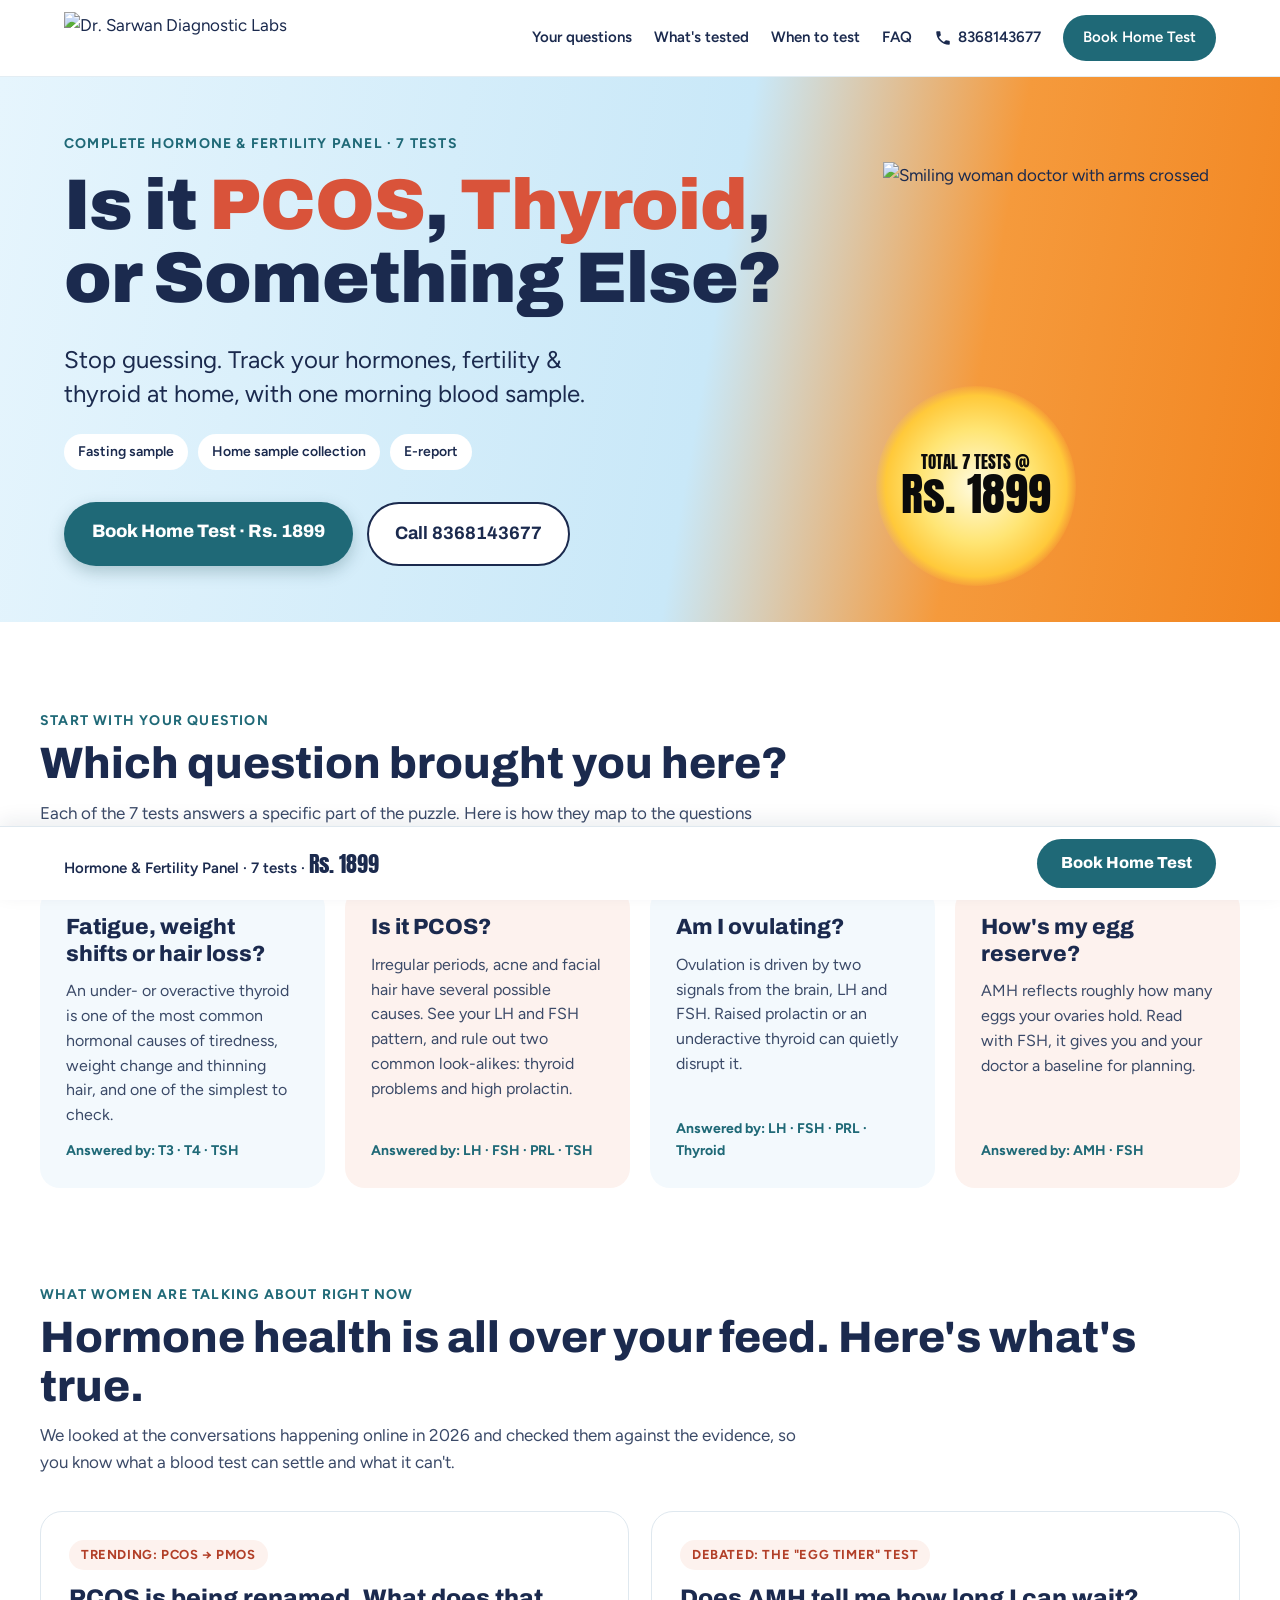
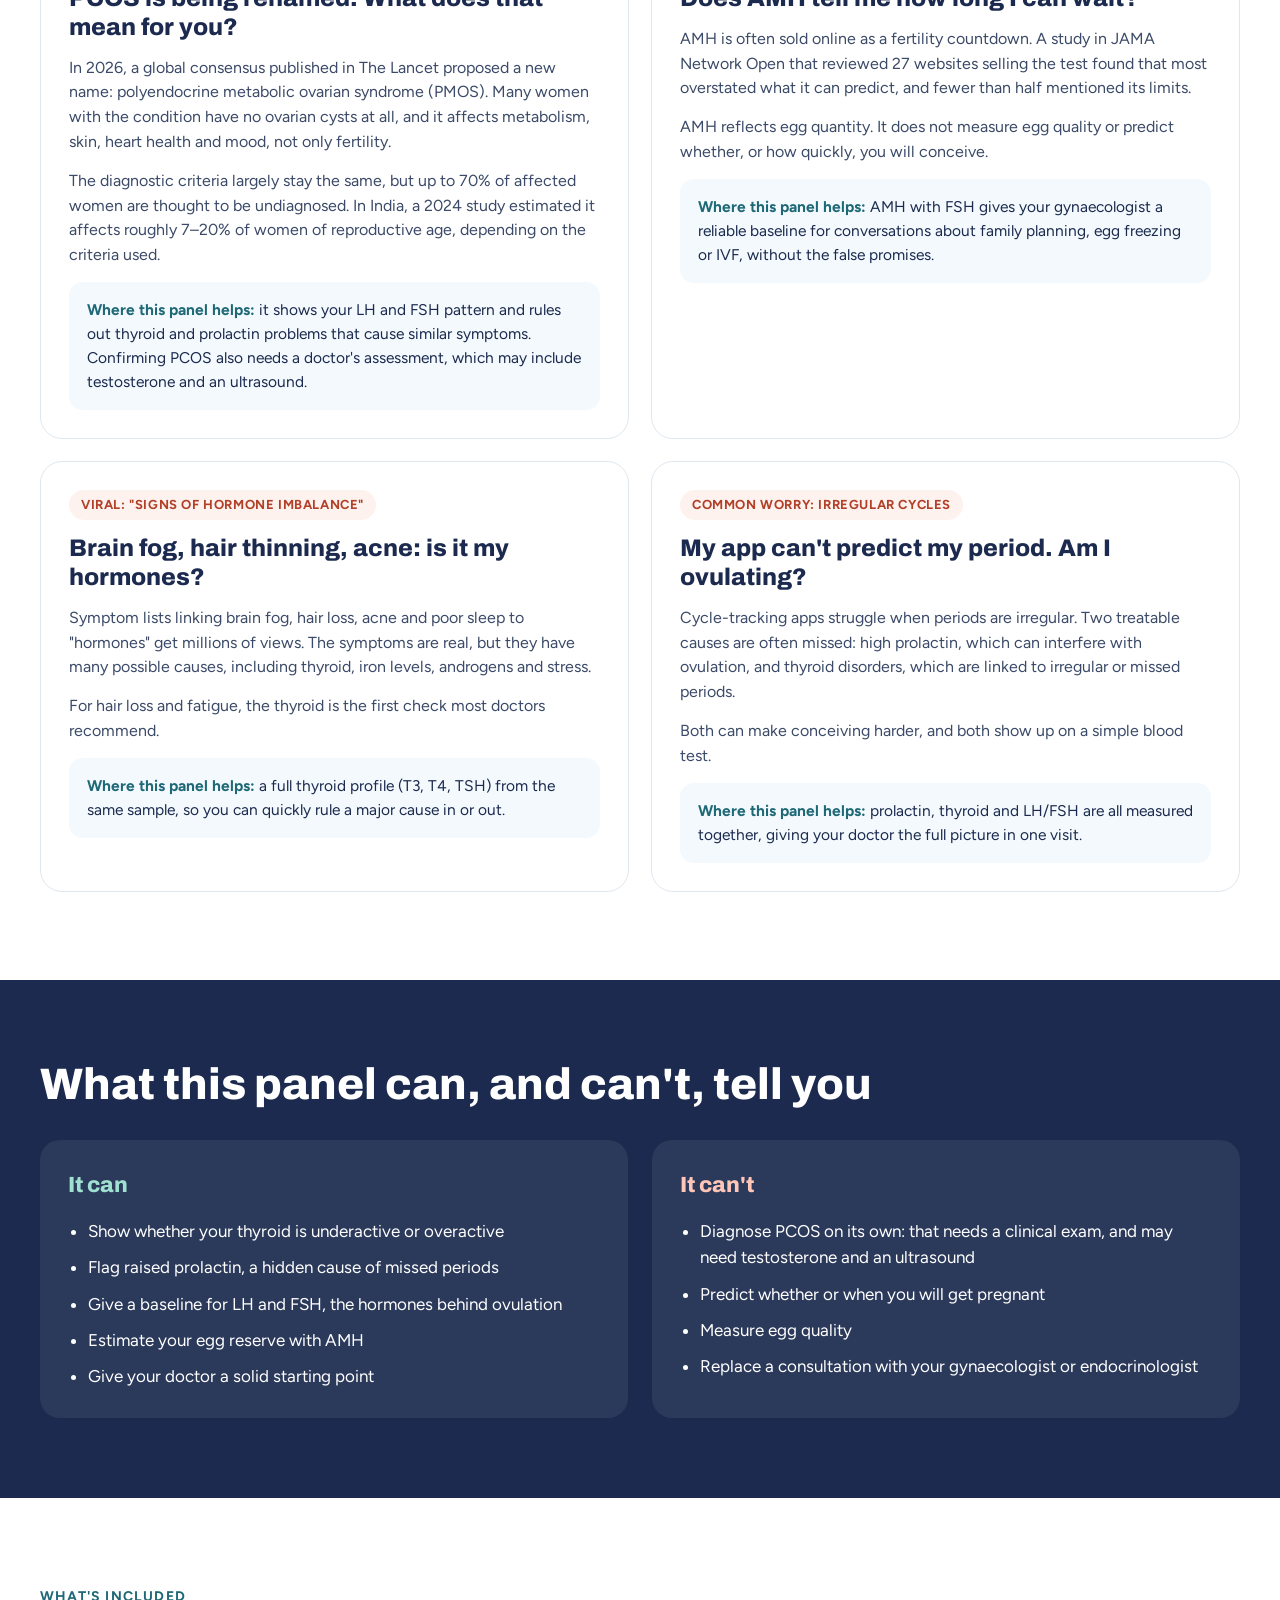
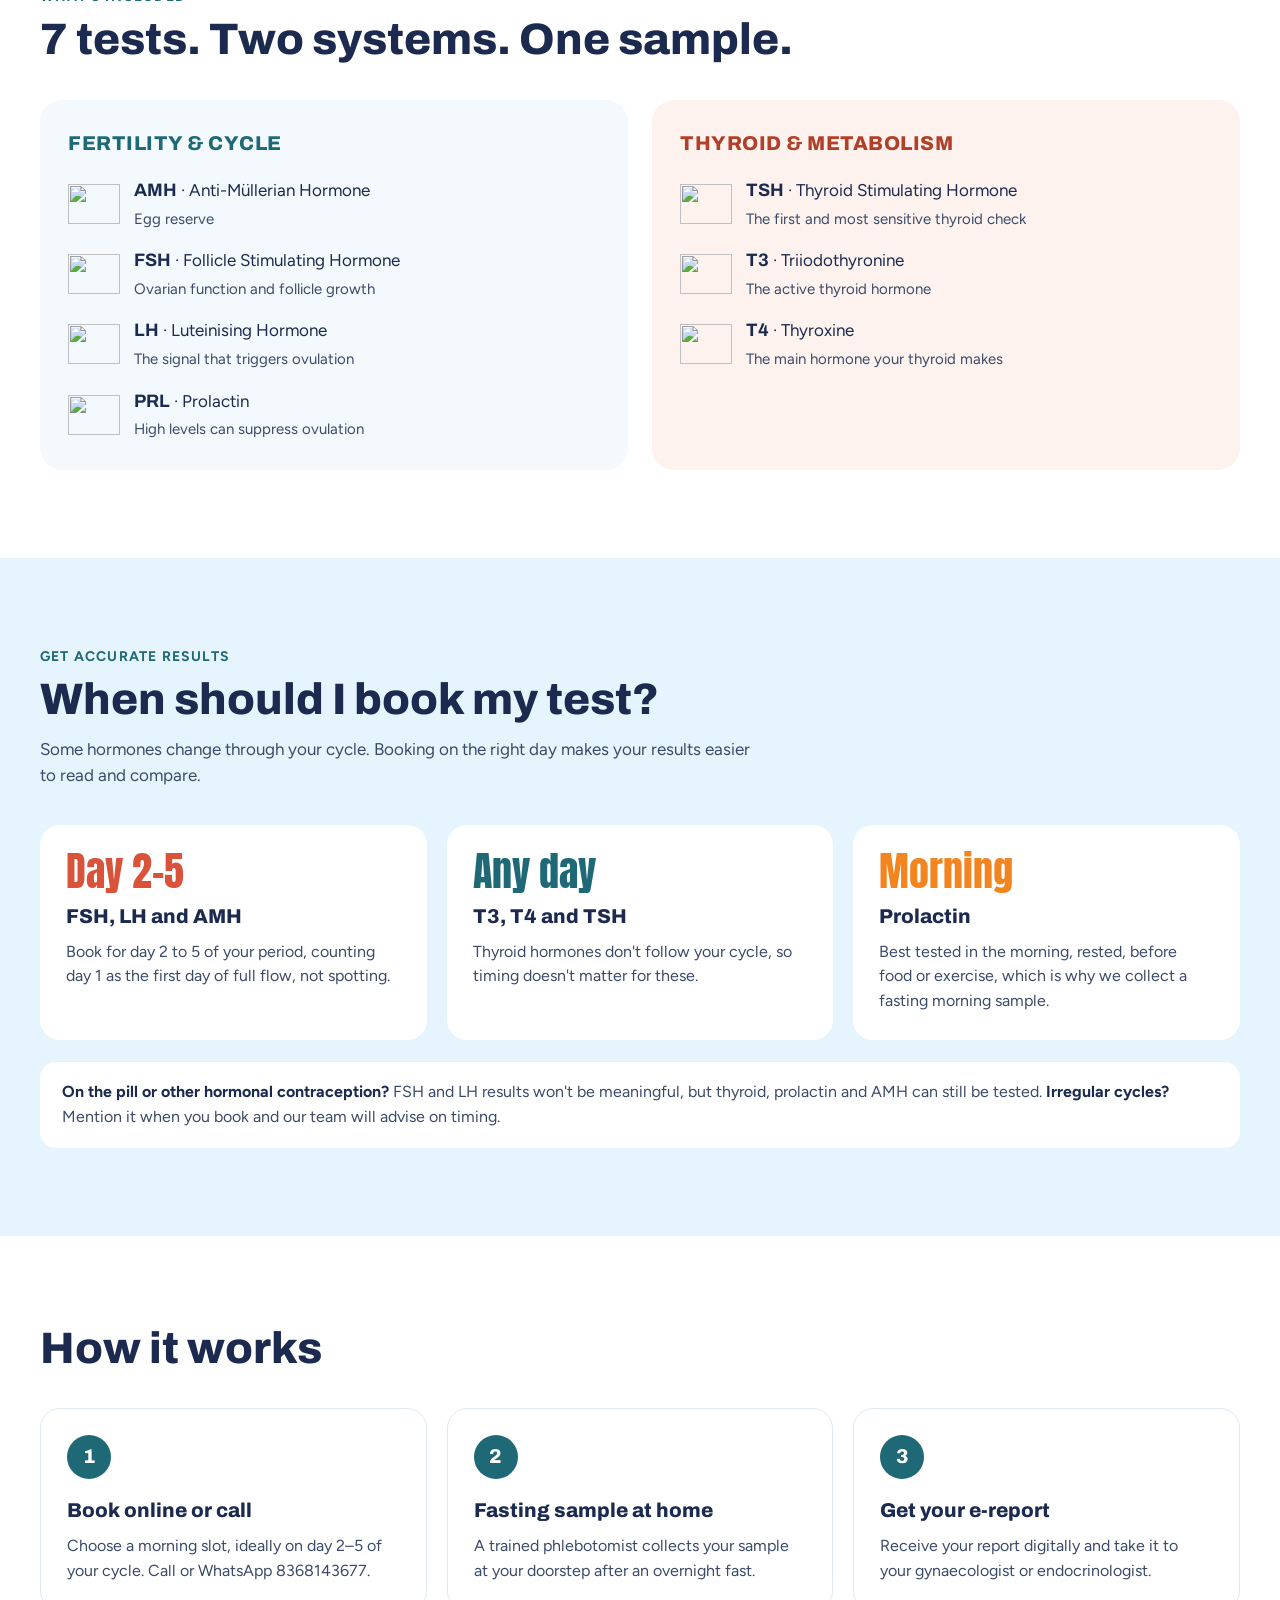
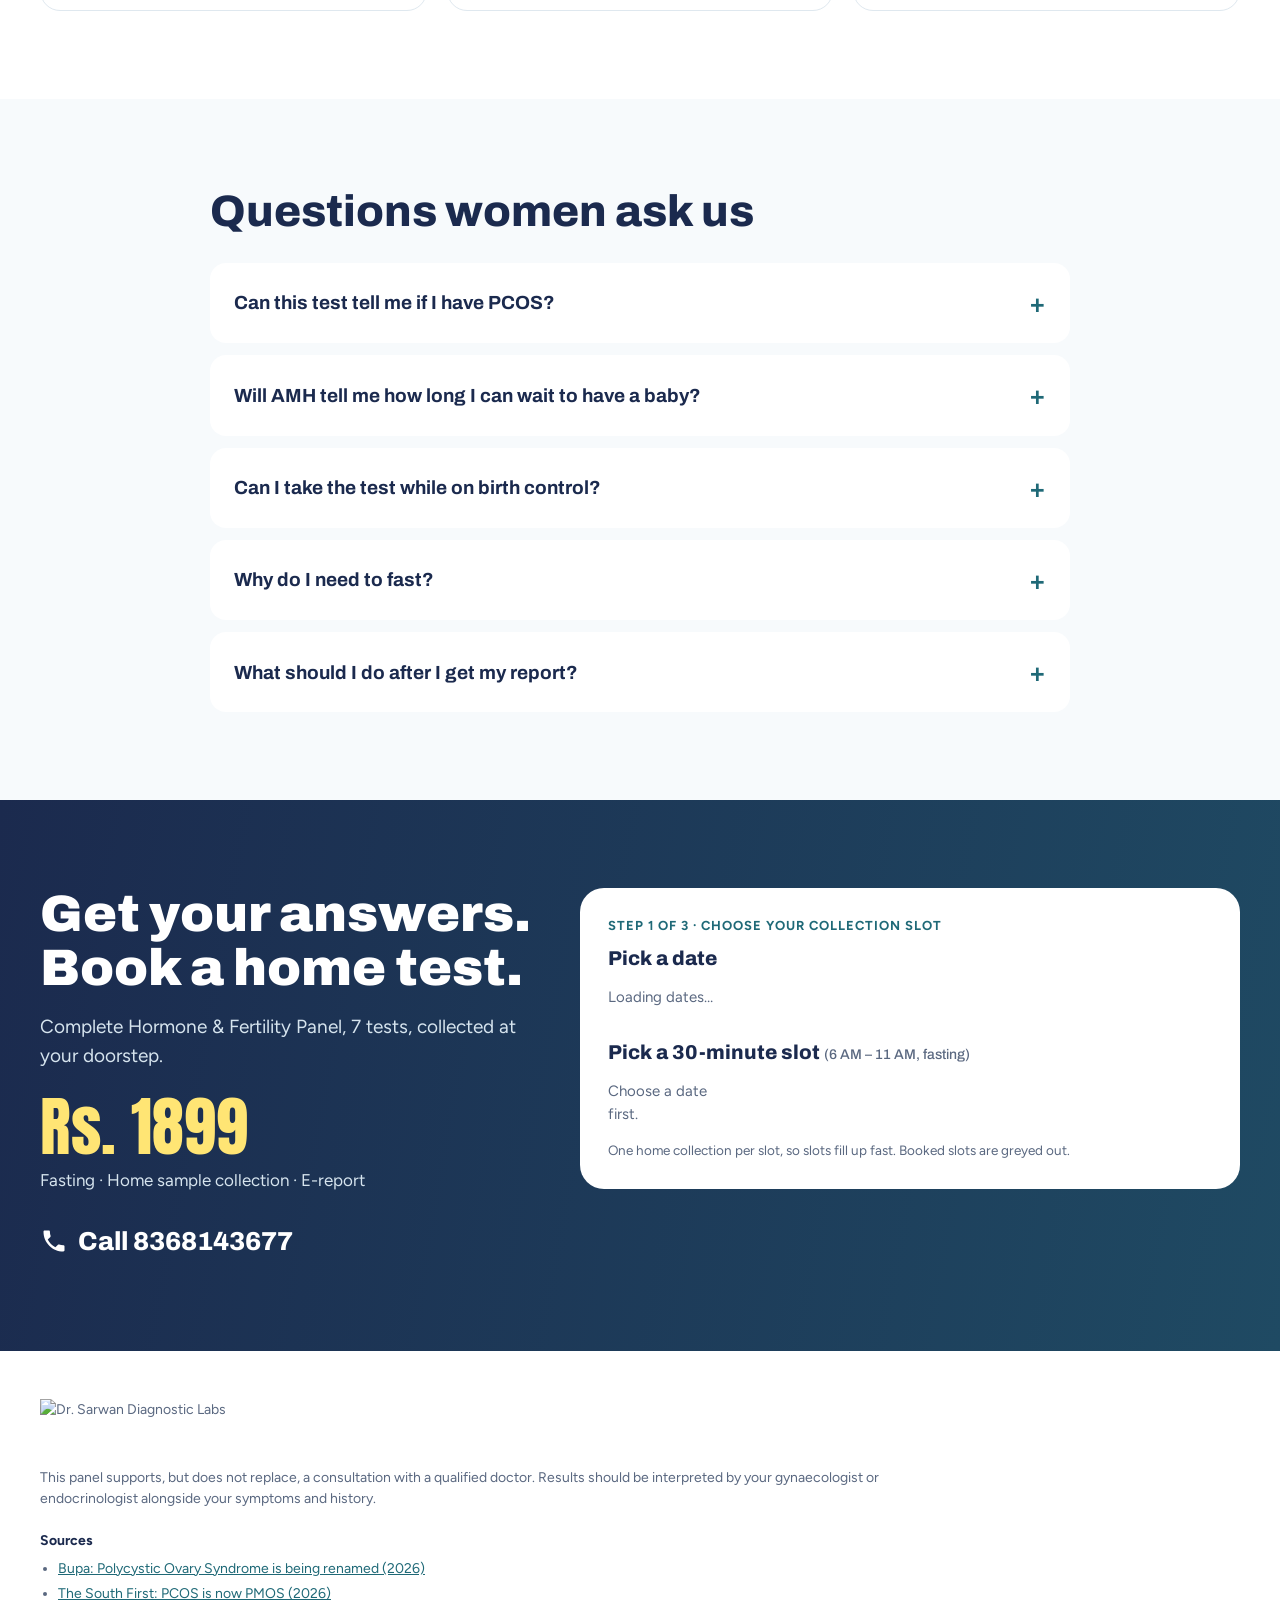
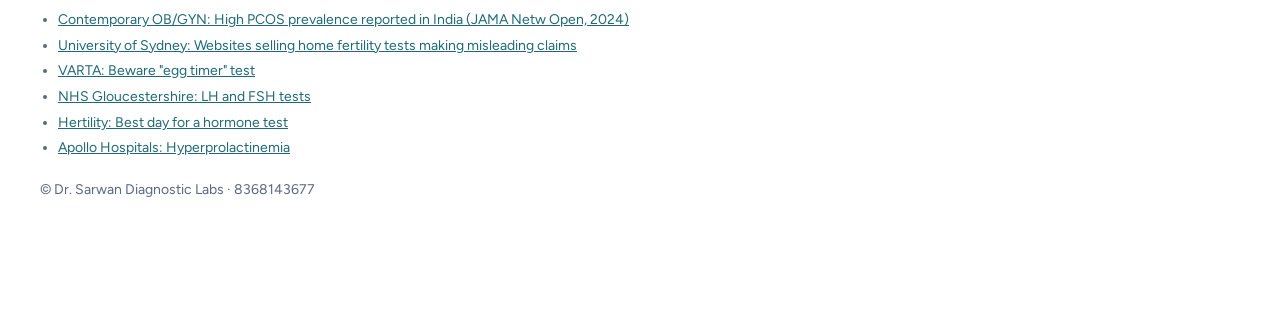
==== public/index.html @ bc555258 "Add collection centres, user management, centre portal and patient portal - Centres tab: create/edit" ====
<!doctype html>
<html lang="en">
<head>
<meta charset="utf-8">
<meta name="viewport" content="width=device-width, initial-scale=1">
<title>Hormone &amp; Fertility Panel at Home – 7 Tests @ Rs. 1899 | Dr. Sarwan Diagnostic Labs</title>
<meta name="description" content="Is it PCOS, thyroid, or something else? Check FSH, LH, Prolactin, AMH, T3, T4 and TSH with home sample collection and e-report. 7 tests for Rs. 1899. Call 8368143677.">
<link rel="canonical" href="https://drsarwantests.com/">
<meta property="og:title" content="Is it PCOS, Thyroid, or Something Else? | Dr. Sarwan Diagnostic Labs">
<meta property="og:description" content="Complete Hormone &amp; Fertility Panel: 7 tests, home sample collection, e-report, Rs. 1899.">
<meta property="og:image" content="https://drsarwantests.com/assets/og.jpg">
<meta property="og:url" content="https://drsarwantests.com/">
<meta name="theme-color" content="#1f6977">
<link rel="icon" href="/assets/logo.png">
<link rel="stylesheet" href="https://fonts.googleapis.com/css2?family=Anton&amp;family=Archivo:wght@600;700;800;900&amp;family=Figtree:wght@400;500;600;700&amp;display=swap">
<style>
body{margin:0;background:#ffffff}
a{color:#1f6977}a:hover{color:#164e59}
summary{cursor:pointer;list-style:none}
summary::-webkit-details-marker{display:none}
details[open] .faq-plus{transform:rotate(45deg)}
</style>
<style>html{scroll-behavior:smooth}*,*::before,*::after{box-sizing:border-box}img{max-width:100%}section{scroll-margin-top:84px}.bookbar p{white-space:nowrap}@media (max-width:760px){.navlink{display:none !important}.hide-sm{display:none}.bookbar > div{flex-wrap:nowrap !important;padding:10px 16px !important}}
#booker{scroll-margin-top:96px}.bookbar{transition:transform .25s}.bookbar.away{transform:translateY(110%)}.bk-kicker{margin:0 0 6px;font-weight:700;font-size:13px;letter-spacing:1px;text-transform:uppercase;color:#1f6977}
.bk-h{margin:0 0 12px;font-family:Archivo,sans-serif;font-weight:800;font-size:20px;color:#1b2a4e}
.bk-muted{color:#5a6880;font-size:15px}
.bk-note{margin:14px 0 0;font-size:13.5px;color:#5a6880}
.bk-err{margin:12px 0 0;color:#b23f28;font-weight:600;font-size:15px;min-height:0}
.bk-err:empty{display:none}
.bk-chips{display:flex;gap:8px;overflow-x:auto;padding-bottom:6px;scrollbar-width:thin}
.bk-chip{flex:none;display:flex;flex-direction:column;align-items:center;gap:1px;min-width:62px;padding:8px 6px;border:1.5px solid #c7d4de;border-radius:14px;background:#fff;color:#1b2a4e;font:inherit;font-size:12.5px;cursor:pointer}
.bk-chip strong{font-family:Archivo,sans-serif;font-size:20px;line-height:1.1}
.bk-chip[aria-pressed="true"]{background:#1f6977;border-color:#1f6977;color:#fff}
.bk-slots{display:grid;grid-template-columns:repeat(auto-fill,minmax(96px,1fr));gap:8px}
.bk-slot{min-height:46px;border:1.5px solid #1f6977;border-radius:12px;background:#fff;color:#1f6977;font:inherit;font-weight:700;font-size:15px;cursor:pointer}
.bk-slot:hover:not(:disabled){background:#e6f3f1}
.bk-slot:disabled{border-color:#e1e7ec;background:#f2f5f7;color:#a3afbd;text-decoration:line-through;cursor:not-allowed}
.bk-picked{display:flex;flex-wrap:wrap;align-items:center;gap:8px;background:#f3f9fd;border-radius:12px;padding:10px 14px;margin:6px 0 16px;font-weight:600;font-size:15px}
.bk-link{background:none;border:0;padding:4px;color:#1f6977;font:inherit;font-weight:700;text-decoration:underline;cursor:pointer}
.bk-grid{display:grid;grid-template-columns:repeat(auto-fit,minmax(min(100%,200px),1fr));gap:14px}
.bk-wide{grid-column:1/-1}
.bk-field{display:flex;flex-direction:column;gap:6px}
.bk-field label{font-weight:600;font-size:14.5px}
.bk-field input,.bk-field select,.bk-field textarea{font:inherit;font-size:16px;padding:12px 14px;border:1px solid #c7d4de;border-radius:12px;min-height:48px;background:#fff;color:#1b2a4e;width:100%}
.bk-field textarea{resize:vertical}
.bk-btn{display:block;text-align:center;line-height:1.25;width:100%;margin-top:18px;font-family:Archivo,sans-serif;font-weight:800;font-size:18px;color:#fff;background:#1f6977;border:0;border-radius:999px;padding:15px 22px;min-height:52px;cursor:pointer;text-decoration:none}
.bk-btn:disabled{opacity:.6;cursor:wait}
.bk-btn-alt{background:#d9533a;margin-top:0}
.bk-pay{display:flex;flex-wrap:wrap;gap:20px;align-items:center}
.bk-qr{flex:none;width:180px;height:180px;border:1px solid #dfe8ef;border-radius:16px;overflow:hidden;background:#fff;display:flex;align-items:center;justify-content:center}
.bk-qr svg{width:100%;height:100%}
.bk-timer{margin:12px 0 0;font-size:13.5px;line-height:1.4;color:#8a5a00;background:#fff8e6;border-radius:10px;padding:8px 12px}
.bk-file{position:absolute;width:1px;height:1px;opacity:0;overflow:hidden}.bk-upload{position:relative;display:block;border:2px dashed #9fc3cc;border-radius:16px;background:#f6fbfc;padding:18px;cursor:pointer;text-align:center;color:#1f6977}.bk-upload:focus-within{outline:3px solid #9fd3dc;outline-offset:2px}.bk-upload b{display:block;font-family:Archivo,sans-serif;font-size:17px;margin-top:4px}.bk-upload small{display:block;color:#5a6880;font-size:13px;margin-top:2px}#bk-upload-done{display:flex;align-items:center;gap:14px;text-align:left}#bk-upload-done[hidden]{display:none}#bk-shot-preview{width:64px;height:96px;object-fit:cover;border-radius:8px;border:1px solid #c7d4de;background:#fff}.bk-upload.has{border-style:solid;border-color:#1f6977;background:#eef8f6}
[hidden]{display:none !important}.bk-ac{position:relative}.bk-ac-list{position:absolute;left:0;right:0;top:100%;z-index:20;margin:4px 0 0;padding:6px;list-style:none;background:#fff;border:1px solid #c7d4de;border-radius:12px;box-shadow:0 10px 24px rgba(20,40,70,.15);max-height:280px;overflow:auto}.bk-ac-list li{padding:10px 12px;border-radius:8px;cursor:pointer;font-size:15px;line-height:1.3}.bk-ac-list li small{display:block;color:#5a6880;font-size:13px}.bk-ac-list li[aria-selected="true"],.bk-ac-list li:hover{background:#eef6f9}
@media (max-width:760px){.bk-qr{width:150px;height:150px}}
</style>
</head>
<body>
<div style="font-family: Figtree, sans-serif; color: #1b2a4e; background: #ffffff; font-size: 17px; line-height: 1.55">

<header style="background: #ffffff; border-bottom: 1px solid #e3edf3; position: sticky; top: 0; z-index: 20">
<div style="max-width: 1200px; margin: 0 auto; padding: 12px 24px; display: flex; flex-wrap: wrap; align-items: center; justify-content: space-between; gap: 12px">
<img src="/assets/logo.png" alt="Dr. Sarwan Diagnostic Labs" style="height: 52px; width: auto">
<nav class="topnav" aria-label="Page sections" style="display: flex; flex-wrap: wrap; align-items: center; gap: 22px; font-weight: 600; font-size: 15px">
<a class="navlink" href="#questions" style="color: #1b2a4e; text-decoration: none">Your questions</a>
<a class="navlink" href="#tests" style="color: #1b2a4e; text-decoration: none">What's tested</a>
<a class="navlink" href="#timing" style="color: #1b2a4e; text-decoration: none">When to test</a>
<a class="navlink" href="#faq" style="color: #1b2a4e; text-decoration: none">FAQ</a>
<a class="navlink" href="tel:8368143677" style="color: #1b2a4e; text-decoration: none; display: inline-flex; align-items: center; gap: 6px"><svg aria-hidden="true" viewBox="0 0 24 24" width="18" height="18"><path fill="currentColor" d="M6.6 10.8c1.4 2.8 3.8 5.1 6.6 6.6l2.2-2.2c.3-.3.7-.4 1-.2 1.1.4 2.3.6 3.6.6.6 0 1 .4 1 1V20c0 .6-.4 1-1 1C10.6 21 3 13.4 3 4c0-.6.4-1 1-1h3.5c.6 0 1 .4 1 1 0 1.3.2 2.5.6 3.6.1.3 0 .7-.2 1L6.6 10.8z"></path></svg>8368143677</a>
<a href="#book" style="background: #1f6977; color: #ffffff; text-decoration: none; padding: 11px 20px; border-radius: 999px; min-height: 44px; box-sizing: border-box; display: inline-flex; align-items: center">Book Home Test</a>
</nav>
</div>
</header>

<section style="background: linear-gradient(100deg, #e6f5fd 0%, #c9e8f8 55%, #f59a3c 75%, #f28520 100%); overflow: hidden">
<div style="max-width: 1200px; margin: 0 auto; padding: 56px 24px 0; display: flex; flex-wrap: wrap; align-items: flex-end; gap: 32px">
<div style="flex: 999 1 520px; min-width: 0; padding-bottom: 56px">
<p style="margin: 0 0 14px; font-weight: 700; font-size: 14px; letter-spacing: 1.2px; text-transform: uppercase; color: #1f6977">Complete Hormone &amp; Fertility Panel · 7 tests</p>
<h1 style="margin: 0; font-family: Archivo, sans-serif; font-weight: 900; font-size: clamp(40px, 5.6vw, 72px); line-height: 1.02; letter-spacing: -1px; color: #1b2a4e">Is it <span style="color: #d9533a">PCOS</span>, <span style="color: #d9533a">Thyroid</span>, or Something Else?</h1>
<p style="margin: 28px 0 0; font-size: clamp(19px, 2vw, 24px); line-height: 1.4; max-width: 560px">Stop guessing. Track your hormones, fertility &amp; thyroid at home, with one morning blood sample.</p>
<div style="display: flex; flex-wrap: wrap; gap: 10px; margin-top: 24px">
<span style="background: #ffffff; border-radius: 999px; padding: 7px 14px; font-weight: 600; font-size: 14px">Fasting sample</span>
<span style="background: #ffffff; border-radius: 999px; padding: 7px 14px; font-weight: 600; font-size: 14px">Home sample collection</span>
<span style="background: #ffffff; border-radius: 999px; padding: 7px 14px; font-weight: 600; font-size: 14px">E-report</span>
</div>
<div style="display: flex; flex-wrap: wrap; gap: 14px; margin-top: 32px">
<a href="#book" style="background: #1f6977; color: #ffffff; text-decoration: none; font-family: Archivo, sans-serif; font-weight: 800; font-size: 18px; padding: 16px 28px; border-radius: 999px; box-shadow: 0 6px 16px rgba(20,70,80,0.25)">Book Home Test · Rs. 1899</a>
<a href="tel:8368143677" style="background: #ffffff; color: #1b2a4e; text-decoration: none; font-family: Archivo, sans-serif; font-weight: 700; font-size: 18px; padding: 16px 26px; border-radius: 999px; border: 2px solid #1b2a4e">Call 8368143677</a>
</div>
</div>
<div style="flex: 1 1 340px; min-width: 0; position: relative; display: flex; justify-content: center; align-items: flex-end; min-height: 460px">
<img src="/assets/doctor.png" alt="Smiling woman doctor with arms crossed" style="height: 460px; width: auto; display: block; position: relative; z-index: 1">
<div style="position: absolute; left: 0; bottom: 36px; z-index: 2; width: 200px; height: 200px; border-radius: 50%; background: radial-gradient(circle, #fffbe0 0%, #ffe574 40%, #ffc93a 64%, rgba(255,201,58,0) 72%); display: flex; flex-direction: column; align-items: center; justify-content: center; text-align: center; font-family: Anton, sans-serif; line-height: 1">
<span style="font-size: 17px; color: #0b0b0b">TOTAL 7 TESTS @</span>
<span style="font-size: 46px; color: #0b0b0b">Rs. 1899</span>
</div>
</div>
</div>
</section>

<section id="questions" style="padding: 88px 24px 40px">
<div style="max-width: 1200px; margin: 0 auto">
<p style="margin: 0; font-weight: 700; font-size: 14px; letter-spacing: 1.2px; text-transform: uppercase; color: #1f6977">Start with your question</p>
<h2 style="margin: 8px 0 12px; font-family: Archivo, sans-serif; font-weight: 800; font-size: clamp(30px, 3.6vw, 44px); line-height: 1.1">Which question brought you here?</h2>
<p style="margin: 0 0 36px; max-width: 720px; color: #3b4a68">Each of the 7 tests answers a specific part of the puzzle. Here is how they map to the questions women ask most.</p>
<div style="display: grid; grid-template-columns: repeat(auto-fit, minmax(250px, 1fr)); gap: 20px">
<article style="background: #f3f9fd; border-radius: 20px; padding: 26px; display: flex; flex-direction: column; gap: 12px">
<h3 style="margin: 0; font-family: Archivo, sans-serif; font-weight: 800; font-size: 22px; line-height: 1.2">Fatigue, weight shifts or hair loss?</h3>
<p style="margin: 0; color: #3b4a68; font-size: 16px">An under- or overactive thyroid is one of the most common hormonal causes of tiredness, weight change and thinning hair, and one of the simplest to check.</p>
<p style="margin: auto 0 0; font-weight: 700; font-size: 14px; color: #1f6977">Answered by: T3 · T4 · TSH</p>
</article>
<article style="background: #fdf2ee; border-radius: 20px; padding: 26px; display: flex; flex-direction: column; gap: 12px">
<h3 style="margin: 0; font-family: Archivo, sans-serif; font-weight: 800; font-size: 22px; line-height: 1.2">Is it PCOS?</h3>
<p style="margin: 0; color: #3b4a68; font-size: 16px">Irregular periods, acne and facial hair have several possible causes. See your LH and FSH pattern, and rule out two common look-alikes: thyroid problems and high prolactin.</p>
<p style="margin: auto 0 0; font-weight: 700; font-size: 14px; color: #1f6977">Answered by: LH · FSH · PRL · TSH</p>
</article>
<article style="background: #f3f9fd; border-radius: 20px; padding: 26px; display: flex; flex-direction: column; gap: 12px">
<h3 style="margin: 0; font-family: Archivo, sans-serif; font-weight: 800; font-size: 22px; line-height: 1.2">Am I ovulating?</h3>
<p style="margin: 0; color: #3b4a68; font-size: 16px">Ovulation is driven by two signals from the brain, LH and FSH. Raised prolactin or an underactive thyroid can quietly disrupt it.</p>
<p style="margin: auto 0 0; font-weight: 700; font-size: 14px; color: #1f6977">Answered by: LH · FSH · PRL · Thyroid</p>
</article>
<article style="background: #fdf2ee; border-radius: 20px; padding: 26px; display: flex; flex-direction: column; gap: 12px">
<h3 style="margin: 0; font-family: Archivo, sans-serif; font-weight: 800; font-size: 22px; line-height: 1.2">How's my egg reserve?</h3>
<p style="margin: 0; color: #3b4a68; font-size: 16px">AMH reflects roughly how many eggs your ovaries hold. Read with FSH, it gives you and your doctor a baseline for planning.</p>
<p style="margin: auto 0 0; font-weight: 700; font-size: 14px; color: #1f6977">Answered by: AMH · FSH</p>
</article>
</div>
</div>
</section>

<section style="padding: 56px 24px 88px">
<div style="max-width: 1200px; margin: 0 auto">
<p style="margin: 0; font-weight: 700; font-size: 14px; letter-spacing: 1.2px; text-transform: uppercase; color: #1f6977">What women are talking about right now</p>
<h2 style="margin: 8px 0 12px; font-family: Archivo, sans-serif; font-weight: 800; font-size: clamp(30px, 3.6vw, 44px); line-height: 1.1">Hormone health is all over your feed. Here's what's true.</h2>
<p style="margin: 0 0 36px; max-width: 760px; color: #3b4a68">We looked at the conversations happening online in 2026 and checked them against the evidence, so you know what a blood test can settle and what it can't.</p>
<div style="display: grid; grid-template-columns: repeat(auto-fit, minmax(min(100%, 460px), 1fr)); gap: 22px">

<article style="border: 1px solid #dfe8ef; border-radius: 22px; padding: 28px; display: flex; flex-direction: column; gap: 14px">
<p style="margin: 0; display: inline-block; align-self: flex-start; background: #fdf2ee; color: #b23f28; font-weight: 700; font-size: 13px; letter-spacing: 0.6px; text-transform: uppercase; border-radius: 999px; padding: 5px 12px">Trending: PCOS → PMOS</p>
<h3 style="margin: 0; font-family: Archivo, sans-serif; font-weight: 800; font-size: 24px; line-height: 1.2">PCOS is being renamed. What does that mean for you?</h3>
<p style="margin: 0; color: #3b4a68; font-size: 16px">In 2026, a global consensus published in The Lancet proposed a new name: polyendocrine metabolic ovarian syndrome (PMOS). Many women with the condition have no ovarian cysts at all, and it affects metabolism, skin, heart health and mood, not only fertility.</p>
<p style="margin: 0; color: #3b4a68; font-size: 16px">The diagnostic criteria largely stay the same, but up to 70% of affected women are thought to be undiagnosed. In India, a 2024 study estimated it affects roughly 7–20% of women of reproductive age, depending on the criteria used.</p>
<div style="background: #f3f9fd; border-radius: 14px; padding: 16px 18px; font-size: 15.5px"><strong style="color: #1f6977">Where this panel helps:</strong> it shows your LH and FSH pattern and rules out thyroid and prolactin problems that cause similar symptoms. Confirming PCOS also needs a doctor's assessment, which may include testosterone and an ultrasound.</div>
</article>

<article style="border: 1px solid #dfe8ef; border-radius: 22px; padding: 28px; display: flex; flex-direction: column; gap: 14px">
<p style="margin: 0; display: inline-block; align-self: flex-start; background: #fdf2ee; color: #b23f28; font-weight: 700; font-size: 13px; letter-spacing: 0.6px; text-transform: uppercase; border-radius: 999px; padding: 5px 12px">Debated: the "egg timer" test</p>
<h3 style="margin: 0; font-family: Archivo, sans-serif; font-weight: 800; font-size: 24px; line-height: 1.2">Does AMH tell me how long I can wait?</h3>
<p style="margin: 0; color: #3b4a68; font-size: 16px">AMH is often sold online as a fertility countdown. A study in JAMA Network Open that reviewed 27 websites selling the test found that most overstated what it can predict, and fewer than half mentioned its limits.</p>
<p style="margin: 0; color: #3b4a68; font-size: 16px">AMH reflects egg quantity. It does not measure egg quality or predict whether, or how quickly, you will conceive.</p>
<div style="background: #f3f9fd; border-radius: 14px; padding: 16px 18px; font-size: 15.5px"><strong style="color: #1f6977">Where this panel helps:</strong> AMH with FSH gives your gynaecologist a reliable baseline for conversations about family planning, egg freezing or IVF, without the false promises.</div>
</article>

<article style="border: 1px solid #dfe8ef; border-radius: 22px; padding: 28px; display: flex; flex-direction: column; gap: 14px">
<p style="margin: 0; display: inline-block; align-self: flex-start; background: #fdf2ee; color: #b23f28; font-weight: 700; font-size: 13px; letter-spacing: 0.6px; text-transform: uppercase; border-radius: 999px; padding: 5px 12px">Viral: "signs of hormone imbalance"</p>
<h3 style="margin: 0; font-family: Archivo, sans-serif; font-weight: 800; font-size: 24px; line-height: 1.2">Brain fog, hair thinning, acne: is it my hormones?</h3>
<p style="margin: 0; color: #3b4a68; font-size: 16px">Symptom lists linking brain fog, hair loss, acne and poor sleep to "hormones" get millions of views. The symptoms are real, but they have many possible causes, including thyroid, iron levels, androgens and stress.</p>
<p style="margin: 0; color: #3b4a68; font-size: 16px">For hair loss and fatigue, the thyroid is the first check most doctors recommend.</p>
<div style="background: #f3f9fd; border-radius: 14px; padding: 16px 18px; font-size: 15.5px"><strong style="color: #1f6977">Where this panel helps:</strong> a full thyroid profile (T3, T4, TSH) from the same sample, so you can quickly rule a major cause in or out.</div>
</article>

<article style="border: 1px solid #dfe8ef; border-radius: 22px; padding: 28px; display: flex; flex-direction: column; gap: 14px">
<p style="margin: 0; display: inline-block; align-self: flex-start; background: #fdf2ee; color: #b23f28; font-weight: 700; font-size: 13px; letter-spacing: 0.6px; text-transform: uppercase; border-radius: 999px; padding: 5px 12px">Common worry: irregular cycles</p>
<h3 style="margin: 0; font-family: Archivo, sans-serif; font-weight: 800; font-size: 24px; line-height: 1.2">My app can't predict my period. Am I ovulating?</h3>
<p style="margin: 0; color: #3b4a68; font-size: 16px">Cycle-tracking apps struggle when periods are irregular. Two treatable causes are often missed: high prolactin, which can interfere with ovulation, and thyroid disorders, which are linked to irregular or missed periods.</p>
<p style="margin: 0; color: #3b4a68; font-size: 16px">Both can make conceiving harder, and both show up on a simple blood test.</p>
<div style="background: #f3f9fd; border-radius: 14px; padding: 16px 18px; font-size: 15.5px"><strong style="color: #1f6977">Where this panel helps:</strong> prolactin, thyroid and LH/FSH are all measured together, giving your doctor the full picture in one visit.</div>
</article>

</div>
</div>
</section>

<section style="background: #1b2a4e; color: #ffffff; padding: 80px 24px">
<div style="max-width: 1200px; margin: 0 auto">
<h2 style="margin: 0 0 32px; font-family: Archivo, sans-serif; font-weight: 800; font-size: clamp(30px, 3.6vw, 44px); line-height: 1.1">What this panel can, and can't, tell you</h2>
<div style="display: grid; grid-template-columns: repeat(auto-fit, minmax(min(100%, 300px), 1fr)); gap: 24px">
<div style="background: rgba(255,255,255,0.07); border-radius: 20px; padding: 28px">
<h3 style="margin: 0 0 16px; font-family: Archivo, sans-serif; font-weight: 800; font-size: 22px; color: #9fe0d0">It can</h3>
<ul style="margin: 0; padding-left: 20px; display: flex; flex-direction: column; gap: 10px">
<li>Show whether your thyroid is underactive or overactive</li>
<li>Flag raised prolactin, a hidden cause of missed periods</li>
<li>Give a baseline for LH and FSH, the hormones behind ovulation</li>
<li>Estimate your egg reserve with AMH</li>
<li>Give your doctor a solid starting point</li>
</ul>
</div>
<div style="background: rgba(255,255,255,0.07); border-radius: 20px; padding: 28px">
<h3 style="margin: 0 0 16px; font-family: Archivo, sans-serif; font-weight: 800; font-size: 22px; color: #ffc6b8">It can't</h3>
<ul style="margin: 0; padding-left: 20px; display: flex; flex-direction: column; gap: 10px">
<li>Diagnose PCOS on its own: that needs a clinical exam, and may need testosterone and an ultrasound</li>
<li>Predict whether or when you will get pregnant</li>
<li>Measure egg quality</li>
<li>Replace a consultation with your gynaecologist or endocrinologist</li>
</ul>
</div>
</div>
</div>
</section>

<section id="tests" style="padding: 88px 24px">
<div style="max-width: 1200px; margin: 0 auto">
<p style="margin: 0; font-weight: 700; font-size: 14px; letter-spacing: 1.2px; text-transform: uppercase; color: #1f6977">What's included</p>
<h2 style="margin: 8px 0 36px; font-family: Archivo, sans-serif; font-weight: 800; font-size: clamp(30px, 3.6vw, 44px); line-height: 1.1">7 tests. Two systems. One sample.</h2>
<div style="display: grid; grid-template-columns: repeat(auto-fit, minmax(min(100%, 340px), 1fr)); gap: 24px">
<div style="background: #f3f9fd; border-radius: 22px; padding: 28px">
<h3 style="margin: 0 0 18px; font-family: Archivo, sans-serif; font-weight: 800; font-size: 20px; letter-spacing: 0.5px; text-transform: uppercase; color: #1f6977">Fertility &amp; cycle</h3>
<div style="display: flex; flex-direction: column; gap: 16px">
<div style="display: flex; align-items: center; gap: 14px"><img src="/assets/icon4.png" alt="" style="width: 52px; height: 40px; object-fit: contain; flex: none"><div><strong style="font-family: Archivo, sans-serif; font-size: 18px">AMH</strong> · Anti-Müllerian Hormone<br><span style="color: #3b4a68; font-size: 15px">Egg reserve</span></div></div>
<div style="display: flex; align-items: center; gap: 14px"><img src="/assets/icon1.png" alt="" style="width: 52px; height: 40px; object-fit: contain; flex: none"><div><strong style="font-family: Archivo, sans-serif; font-size: 18px">FSH</strong> · Follicle Stimulating Hormone<br><span style="color: #3b4a68; font-size: 15px">Ovarian function and follicle growth</span></div></div>
<div style="display: flex; align-items: center; gap: 14px"><img src="/assets/icon2.png" alt="" style="width: 52px; height: 40px; object-fit: contain; flex: none"><div><strong style="font-family: Archivo, sans-serif; font-size: 18px">LH</strong> · Luteinising Hormone<br><span style="color: #3b4a68; font-size: 15px">The signal that triggers ovulation</span></div></div>
<div style="display: flex; align-items: center; gap: 14px"><img src="/assets/icon3.png" alt="" style="width: 52px; height: 40px; object-fit: contain; flex: none"><div><strong style="font-family: Archivo, sans-serif; font-size: 18px">PRL</strong> · Prolactin<br><span style="color: #3b4a68; font-size: 15px">High levels can suppress ovulation</span></div></div>
</div>
</div>
<div style="background: #fdf2ee; border-radius: 22px; padding: 28px">
<h3 style="margin: 0 0 18px; font-family: Archivo, sans-serif; font-weight: 800; font-size: 20px; letter-spacing: 0.5px; text-transform: uppercase; color: #b23f28">Thyroid &amp; metabolism</h3>
<div style="display: flex; flex-direction: column; gap: 16px">
<div style="display: flex; align-items: center; gap: 14px"><img src="/assets/icon7.png" alt="" style="width: 52px; height: 40px; object-fit: contain; flex: none"><div><strong style="font-family: Archivo, sans-serif; font-size: 18px">TSH</strong> · Thyroid Stimulating Hormone<br><span style="color: #3b4a68; font-size: 15px">The first and most sensitive thyroid check</span></div></div>
<div style="display: flex; align-items: center; gap: 14px"><img src="/assets/icon5.png" alt="" style="width: 52px; height: 40px; object-fit: contain; flex: none"><div><strong style="font-family: Archivo, sans-serif; font-size: 18px">T3</strong> · Triiodothyronine<br><span style="color: #3b4a68; font-size: 15px">The active thyroid hormone</span></div></div>
<div style="display: flex; align-items: center; gap: 14px"><img src="/assets/icon6.png" alt="" style="width: 52px; height: 40px; object-fit: contain; flex: none"><div><strong style="font-family: Archivo, sans-serif; font-size: 18px">T4</strong> · Thyroxine<br><span style="color: #3b4a68; font-size: 15px">The main hormone your thyroid makes</span></div></div>
</div>
</div>
</div>
</div>
</section>

<section id="timing" style="background: #e6f5fd; padding: 88px 24px">
<div style="max-width: 1200px; margin: 0 auto">
<p style="margin: 0; font-weight: 700; font-size: 14px; letter-spacing: 1.2px; text-transform: uppercase; color: #1f6977">Get accurate results</p>
<h2 style="margin: 8px 0 12px; font-family: Archivo, sans-serif; font-weight: 800; font-size: clamp(30px, 3.6vw, 44px); line-height: 1.1">When should I book my test?</h2>
<p style="margin: 0 0 36px; max-width: 720px; color: #3b4a68">Some hormones change through your cycle. Booking on the right day makes your results easier to read and compare.</p>
<div style="display: grid; grid-template-columns: repeat(auto-fit, minmax(260px, 1fr)); gap: 20px">
<div style="background: #ffffff; border-radius: 20px; padding: 26px">
<p style="margin: 0; font-family: Anton, sans-serif; font-size: 40px; line-height: 1; color: #d9533a">Day 2–5</p>
<h3 style="margin: 10px 0 8px; font-family: Archivo, sans-serif; font-weight: 800; font-size: 20px">FSH, LH and AMH</h3>
<p style="margin: 0; color: #3b4a68; font-size: 16px">Book for day 2 to 5 of your period, counting day 1 as the first day of full flow, not spotting.</p>
</div>
<div style="background: #ffffff; border-radius: 20px; padding: 26px">
<p style="margin: 0; font-family: Anton, sans-serif; font-size: 40px; line-height: 1; color: #1f6977">Any day</p>
<h3 style="margin: 10px 0 8px; font-family: Archivo, sans-serif; font-weight: 800; font-size: 20px">T3, T4 and TSH</h3>
<p style="margin: 0; color: #3b4a68; font-size: 16px">Thyroid hormones don't follow your cycle, so timing doesn't matter for these.</p>
</div>
<div style="background: #ffffff; border-radius: 20px; padding: 26px">
<p style="margin: 0; font-family: Anton, sans-serif; font-size: 40px; line-height: 1; color: #f28520">Morning</p>
<h3 style="margin: 10px 0 8px; font-family: Archivo, sans-serif; font-weight: 800; font-size: 20px">Prolactin</h3>
<p style="margin: 0; color: #3b4a68; font-size: 16px">Best tested in the morning, rested, before food or exercise, which is why we collect a fasting morning sample.</p>
</div>
</div>
<div style="margin-top: 22px; background: #ffffff; border-left: 0; border-radius: 16px; padding: 18px 22px; font-size: 16px; color: #3b4a68"><strong style="color: #1b2a4e">On the pill or other hormonal contraception?</strong> FSH and LH results won't be meaningful, but thyroid, prolactin and AMH can still be tested. <strong style="color: #1b2a4e">Irregular cycles?</strong> Mention it when you book and our team will advise on timing.</div>
</div>
</section>

<section style="padding: 88px 24px">
<div style="max-width: 1200px; margin: 0 auto">
<h2 style="margin: 0 0 36px; font-family: Archivo, sans-serif; font-weight: 800; font-size: clamp(30px, 3.6vw, 44px); line-height: 1.1">How it works</h2>
<ol style="margin: 0; padding: 0; list-style: none; display: grid; grid-template-columns: repeat(auto-fit, minmax(260px, 1fr)); gap: 20px">
<li style="border: 1px solid #dfe8ef; border-radius: 20px; padding: 26px"><span style="display: inline-flex; width: 44px; height: 44px; border-radius: 50%; background: #1f6977; color: #ffffff; align-items: center; justify-content: center; font-family: Archivo, sans-serif; font-weight: 800; font-size: 20px">1</span><h3 style="margin: 16px 0 8px; font-family: Archivo, sans-serif; font-weight: 800; font-size: 20px">Book online or call</h3><p style="margin: 0; color: #3b4a68; font-size: 16px">Choose a morning slot, ideally on day 2–5 of your cycle. Call or WhatsApp 8368143677.</p></li>
<li style="border: 1px solid #dfe8ef; border-radius: 20px; padding: 26px"><span style="display: inline-flex; width: 44px; height: 44px; border-radius: 50%; background: #1f6977; color: #ffffff; align-items: center; justify-content: center; font-family: Archivo, sans-serif; font-weight: 800; font-size: 20px">2</span><h3 style="margin: 16px 0 8px; font-family: Archivo, sans-serif; font-weight: 800; font-size: 20px">Fasting sample at home</h3><p style="margin: 0; color: #3b4a68; font-size: 16px">A trained phlebotomist collects your sample at your doorstep after an overnight fast.</p></li>
<li style="border: 1px solid #dfe8ef; border-radius: 20px; padding: 26px"><span style="display: inline-flex; width: 44px; height: 44px; border-radius: 50%; background: #1f6977; color: #ffffff; align-items: center; justify-content: center; font-family: Archivo, sans-serif; font-weight: 800; font-size: 20px">3</span><h3 style="margin: 16px 0 8px; font-family: Archivo, sans-serif; font-weight: 800; font-size: 20px">Get your e-report</h3><p style="margin: 0; color: #3b4a68; font-size: 16px">Receive your report digitally and take it to your gynaecologist or endocrinologist.</p></li>
</ol>
</div>
</section>

<section id="faq" style="background: #f7fafc; padding: 88px 24px">
<div style="max-width: 860px; margin: 0 auto">
<h2 style="margin: 0 0 28px; font-family: Archivo, sans-serif; font-weight: 800; font-size: clamp(30px, 3.6vw, 44px); line-height: 1.1">Questions women ask us</h2>
<div style="display: flex; flex-direction: column; gap: 12px">
<details style="background: #ffffff; border-radius: 16px; padding: 20px 24px"><summary style="display: flex; justify-content: space-between; align-items: center; gap: 16px; font-family: Archivo, sans-serif; font-weight: 700; font-size: 19px">Can this test tell me if I have PCOS?<span class="faq-plus" aria-hidden="true" style="font-size: 26px; color: #1f6977; transition: transform 0.2s">+</span></summary><p style="margin: 14px 0 0; color: #3b4a68">Not on its own. PCOS (now being renamed PMOS) is diagnosed by a doctor using your symptoms, cycle history and often testosterone levels and an ultrasound. This panel gives important pieces: your LH/FSH pattern, and it rules out thyroid and prolactin problems that mimic PCOS.</p></details>
<details style="background: #ffffff; border-radius: 16px; padding: 20px 24px"><summary style="display: flex; justify-content: space-between; align-items: center; gap: 16px; font-family: Archivo, sans-serif; font-weight: 700; font-size: 19px">Will AMH tell me how long I can wait to have a baby?<span class="faq-plus" aria-hidden="true" style="font-size: 26px; color: #1f6977; transition: transform 0.2s">+</span></summary><p style="margin: 14px 0 0; color: #3b4a68">No. AMH estimates how many eggs you have, not their quality or your chance of conceiving. A low result is not a "no", and a high result is not a guarantee. It is most useful as part of a planning conversation with your doctor.</p></details>
<details style="background: #ffffff; border-radius: 16px; padding: 20px 24px"><summary style="display: flex; justify-content: space-between; align-items: center; gap: 16px; font-family: Archivo, sans-serif; font-weight: 700; font-size: 19px">Can I take the test while on birth control?<span class="faq-plus" aria-hidden="true" style="font-size: 26px; color: #1f6977; transition: transform 0.2s">+</span></summary><p style="margin: 14px 0 0; color: #3b4a68">Yes, but hormonal contraception suppresses FSH and LH, so those two results won't reflect your natural levels. Thyroid, prolactin and AMH can still be measured.</p></details>
<details style="background: #ffffff; border-radius: 16px; padding: 20px 24px"><summary style="display: flex; justify-content: space-between; align-items: center; gap: 16px; font-family: Archivo, sans-serif; font-weight: 700; font-size: 19px">Why do I need to fast?<span class="faq-plus" aria-hidden="true" style="font-size: 26px; color: #1f6977; transition: transform 0.2s">+</span></summary><p style="margin: 14px 0 0; color: #3b4a68">Prolactin can rise after food, exercise or stress. A rested, fasting morning sample gives the most reliable reading.</p></details>
<details style="background: #ffffff; border-radius: 16px; padding: 20px 24px"><summary style="display: flex; justify-content: space-between; align-items: center; gap: 16px; font-family: Archivo, sans-serif; font-weight: 700; font-size: 19px">What should I do after I get my report?<span class="faq-plus" aria-hidden="true" style="font-size: 26px; color: #1f6977; transition: transform 0.2s">+</span></summary><p style="margin: 14px 0 0; color: #3b4a68">Share it with your gynaecologist or endocrinologist, along with your cycle history and symptoms. Hormone results are always read in context, so please don't self-diagnose from reference ranges.</p></details>
</div>
</div>
</section>

<section id="book" style="background: linear-gradient(100deg, #1b2a4e 0%, #1f4a63 100%); color: #ffffff; padding: 88px 24px">
<div style="max-width: 1200px; margin: 0 auto; display: flex; flex-wrap: wrap; gap: 40px; align-items: flex-start">
<div style="flex: 1 1 360px; min-width: 0">
<h2 style="margin: 0 0 16px; font-family: Archivo, sans-serif; font-weight: 900; font-size: clamp(32px, 4vw, 52px); line-height: 1.05">Get your answers.<br>Book a home test.</h2>
<p style="margin: 0 0 24px; font-size: 19px; color: #d6e4ee">Complete Hormone &amp; Fertility Panel, 7 tests, collected at your doorstep.</p>
<p style="margin: 0; font-family: Anton, sans-serif; font-size: 64px; line-height: 1; color: #ffe574">Rs. 1899</p>
<p style="margin: 8px 0 28px; color: #d6e4ee">Fasting · Home sample collection · E-report</p>
<a href="tel:8368143677" style="color: #ffffff; text-decoration: none; display: inline-flex; align-items: center; gap: 10px; font-family: Archivo, sans-serif; font-weight: 800; font-size: 26px"><svg aria-hidden="true" viewBox="0 0 24 24" width="28" height="28"><path fill="currentColor" d="M6.6 10.8c1.4 2.8 3.8 5.1 6.6 6.6l2.2-2.2c.3-.3.7-.4 1-.2 1.1.4 2.3.6 3.6.6.6 0 1 .4 1 1V20c0 .6-.4 1-1 1C10.6 21 3 13.4 3 4c0-.6.4-1 1-1h3.5c.6 0 1 .4 1 1 0 1.3.2 2.5.6 3.6.1.3 0 .7-.2 1L6.6 10.8z"></path></svg>Call 8368143677</a>
</div>
<div id="booker" style="flex: 1 1 min(100%, 520px); min-width: 0; background: #ffffff; color: #1b2a4e; border-radius: 24px; padding: 28px">

<div data-step="1">
<div id="bk-reslot" hidden role="alert" style="background: #fff1ec; border: 1.5px solid #f2b8a6; border-radius: 14px; padding: 12px 14px; margin-bottom: 16px"><b style="display: block; color: #a33a1f; font-family: Archivo, sans-serif; font-size: 16px">That slot was just taken</b><span id="bk-reslot-text" style="display: block; font-size: 14.5px; margin-top: 4px; color: #4a2a20"></span><span style="display: block; font-size: 14px; margin-top: 6px; font-weight: 700; color: #17694a">✓ Your payment is saved. Pick any free slot below, with no need to pay again.</span></div>
<p class="bk-kicker" id="bk-step1-kicker">Step 1 of 3 · Choose your collection slot</p>
<h3 class="bk-h">Pick a date</h3>
<div id="bk-dates" class="bk-chips" role="group" aria-label="Collection date"><span class="bk-muted">Loading dates…</span></div>
<h3 class="bk-h" style="margin-top: 22px">Pick a 30-minute slot <span class="bk-muted" style="font-weight: 500; font-size: 14px">(6 AM – 11 AM, fasting)</span></h3>
<div id="bk-slots" class="bk-slots" role="group" aria-label="Collection time slot"><span class="bk-muted">Choose a date first.</span></div>
<p class="bk-note">One home collection per slot, so slots fill up fast. Booked slots are greyed out.</p>
</div>

<form data-step="2" hidden id="bk-form" novalidate>
<p class="bk-kicker">Step 2 of 3 · Your details</p>
<div class="bk-picked"><span id="bk-picked-text"></span> <button type="button" class="bk-link" data-go="1">Change</button></div>
<div class="bk-grid">
<div class="bk-field"><label for="bk-name">Patient's full name</label><input id="bk-name" name="name" autocomplete="name" required></div>
<div class="bk-field"><label for="bk-phone">Mobile number (WhatsApp)</label><input id="bk-phone" name="phone" type="tel" inputmode="numeric" autocomplete="tel" required placeholder="10-digit mobile"></div>
<div class="bk-field bk-wide"><label for="bk-house">House / flat no., building</label><input id="bk-house" name="house" autocomplete="address-line1" required placeholder="e.g. Flat 302, Sunrise Apartments"></div>
<div class="bk-field bk-wide bk-ac"><label for="bk-area">Street, area / locality</label><input id="bk-area" name="area" autocomplete="off" required placeholder="Start typing your area" role="combobox" aria-autocomplete="list" aria-expanded="false" aria-controls="bk-ac-list"><ul id="bk-ac-list" class="bk-ac-list" role="listbox" hidden></ul><span id="bk-ac-note" class="bk-muted" style="font-size: 12.5px" hidden>Suggestions by Google</span></div>
<div class="bk-field"><label for="bk-pin">Pincode</label><input id="bk-pin" name="pincode" inputmode="numeric" maxlength="6" autocomplete="postal-code" required><span id="bk-pin-msg" class="bk-muted" style="font-size: 12.5px"></span></div>
<div class="bk-field"><label for="bk-city">City / town</label><input id="bk-city" name="city" autocomplete="address-level2" required></div>
<div class="bk-field"><label for="bk-state">State</label><input id="bk-state" name="state" autocomplete="address-level1" required list="bk-states"><datalist id="bk-states"><option>Andaman and Nicobar Islands</option><option>Andhra Pradesh</option><option>Arunachal Pradesh</option><option>Assam</option><option>Bihar</option><option>Chandigarh</option><option>Chhattisgarh</option><option>Dadra and Nagar Haveli and Daman and Diu</option><option>Delhi</option><option>Goa</option><option>Gujarat</option><option>Haryana</option><option>Himachal Pradesh</option><option>Jammu and Kashmir</option><option>Jharkhand</option><option>Karnataka</option><option>Kerala</option><option>Ladakh</option><option>Lakshadweep</option><option>Madhya Pradesh</option><option>Maharashtra</option><option>Manipur</option><option>Meghalaya</option><option>Mizoram</option><option>Nagaland</option><option>Odisha</option><option>Puducherry</option><option>Punjab</option><option>Rajasthan</option><option>Sikkim</option><option>Tamil Nadu</option><option>Telangana</option><option>Tripura</option><option>Uttar Pradesh</option><option>Uttarakhand</option><option>West Bengal</option></datalist></div>
<div class="bk-field"><label for="bk-cycle">Where are you in your cycle?</label><select id="bk-cycle" name="cycle"><option>Day 2–5 of my period</option><option>Another day of my cycle</option><option>My cycles are irregular</option><option>I'm on hormonal contraception</option><option>Not applicable</option></select></div>
<div class="bk-field"><label for="bk-dob">Patient's date of birth</label><input id="bk-dob" name="dob" type="date" required autocomplete="bday" min="1900-01-01"><span class="bk-muted" style="font-size: 12.5px">You'll use it to open your reports online</span></div>
<div class="bk-field bk-wide"><label for="bk-notes">Anything we should know? (optional)</label><input id="bk-notes" name="notes" placeholder="e.g. gate code, preferred contact time"></div>
<label class="bk-field bk-wide" for="bk-consent" style="flex-direction: row; display: flex; gap: 10px; align-items: flex-start; font-weight: 500; font-size: 14.5px"><input id="bk-consent" name="consent" type="checkbox" value="1" required style="width: 20px; height: 20px; min-height: 0; margin-top: 2px; flex: none"><span>I agree to get booking updates and my reports from Dr. Sarwan Diagnostic Labs on WhatsApp.</span></label>
<div aria-hidden="true" style="position: absolute; left: -9999px"><label>Website<input name="website" tabindex="-1" autocomplete="off"></label></div>
</div>
<p id="bk-err2" class="bk-err" role="alert"></p>
<button type="submit" class="bk-btn" id="bk-continue">Continue to payment · Rs. <span class="bk-amt">1899</span></button>
<p class="bk-note">Your slot is confirmed as soon as you pay and upload the payment screenshot.</p>
</form>

<div data-step="3" hidden>
<p class="bk-kicker">Step 3 of 3 · Pay by UPI</p>
<div class="bk-picked"><span id="bk-ref"></span></div>
<div class="bk-pay">
<div id="bk-qr" class="bk-qr" role="img" aria-label="Dr. Sarwan Diagnostic Labs Paytm UPI QR code"></div>
<div style="flex: 1 1 220px; min-width: 0">
<p style="margin: 0; font-family: Anton, sans-serif; font-size: 40px; line-height: 1">Rs. <span class="bk-amt">1899</span></p>
<p id="bk-amount-note" hidden style="margin: 8px 0 0; background: #fff4d6; color: #6b4700; border-radius: 10px; padding: 8px 12px; font-weight: 700; font-size: 15px">Enter amount Rs. <span class="bk-amt">1899</span> in your UPI app</p>
<p id="bk-pay-hint" style="margin: 8px 0 12px; color: #3b4a68; font-size: 15px">Scan this QR with any UPI app on your phone.</p>
<a id="bk-upi-link" class="bk-btn bk-btn-alt" href="#" hidden>Pay with UPI app</a>
<button type="button" id="bk-save-qr" class="bk-link" style="display: inline-block; margin-top: 10px; padding-left: 0">Save QR to Photos</button><span class="bk-muted" style="font-size: 13px"> · or long-press the QR → Save to Photos, then “Scan from gallery” in your UPI app</span>
<p style="margin: 12px 0 0; font-size: 14px; color: #3b4a68">UPI ID: <strong id="bk-upi-id" style="word-break: break-all"></strong> <button type="button" class="bk-link" id="bk-copy">Copy</button></p>
<p class="bk-timer">Pay soon: the slot is confirmed only after you upload the screenshot. If someone else gets it first, your payment is saved and you can pick another slot.</p>
</div>
</div>
<form id="bk-paid-form" novalidate style="margin-top: 20px; border-top: 1px solid #e1e8ee; padding-top: 18px">
<p class="bk-h" style="margin: 0 0 4px; font-size: 18px">After paying: upload your payment screenshot</p>
<p class="bk-muted" style="margin: 0 0 12px; font-size: 14.5px">Take a screenshot of the “Payment successful” screen in your UPI app, then add it here.</p>
<label for="bk-shot" class="bk-upload" id="bk-upload-box">
<input id="bk-shot" type="file" accept="image/*" class="bk-file">
<span id="bk-upload-empty"><svg aria-hidden="true" viewBox="0 0 24 24" width="30" height="30"><path d="M12 16V4m0 0l-4.5 4.5M12 4l4.5 4.5M4 15v3a2 2 0 0 0 2 2h12a2 2 0 0 0 2-2v-3" fill="none" stroke="currentColor" stroke-width="2" stroke-linecap="round" stroke-linejoin="round"/></svg><b>Upload payment screenshot</b><small>Tap to choose from Photos</small></span>
<span id="bk-upload-done" hidden><img id="bk-shot-preview" alt="Your payment screenshot"><span><b>Screenshot added ✓</b><small>Tap to change</small></span></span>
</label>
<details style="margin-top: 12px"><summary class="bk-muted" style="font-size: 14px; cursor: pointer">Have the UPI transaction ID instead? (optional)</summary>
<div class="bk-field" style="margin-top: 8px"><label for="bk-utr">UPI transaction ID / UTR</label><input id="bk-utr" name="utr" inputmode="numeric" autocomplete="off" placeholder="e.g. 412345678901"></div>
</details>
<p id="bk-err3" class="bk-err" role="alert"></p>
<button type="submit" class="bk-btn" id="bk-paid-btn">I've paid · Confirm my booking</button>
</form>
<p class="bk-note">Trouble paying or uploading? Call/WhatsApp <a href="tel:8368143677">8368143677</a> with your booking ref.</p>
</div>

<div data-step="4" hidden>
<div style="width: 56px; height: 56px; border-radius: 50%; background: #e3f4ef; display: flex; align-items: center; justify-content: center; margin-bottom: 14px"><svg aria-hidden="true" viewBox="0 0 24 24" width="30" height="30"><path d="M5 12.5l4.5 4.5L19 7.5" fill="none" stroke="#1f6977" stroke-width="2.6" stroke-linecap="round" stroke-linejoin="round"/></svg></div>
<h3 class="bk-h" style="font-size: 26px">Payment submitted!</h3>
<p style="margin: 8px 0 0; font-size: 17px">Ref <strong id="bk-done-ref"></strong> · <span id="bk-done-slot"></span></p>
<div style="margin-top: 18px; background: #e9f8ee; border: 1.5px solid #25d366; border-radius: 16px; padding: 16px">
<p style="margin: 0; font-weight: 800; font-family: Archivo, sans-serif; font-size: 18px; color: #12512b">Last step: send your booking to us on WhatsApp</p>
<p style="margin: 6px 0 0; color: #23432f; font-size: 15px">Your details are already filled in. Please attach your payment screenshot so we can confirm your slot faster.</p>
<a id="bk-done-wa" class="bk-btn" style="margin-top: 14px; background: #1fa855" target="_blank" rel="noopener" href="https://wa.me/918368143677"><svg aria-hidden="true" viewBox="0 0 24 24" width="22" height="22" style="vertical-align: -5px; margin-right: 8px"><path fill="#fff" d="M12 2a10 10 0 0 0-8.6 15.1L2 22l5-1.3A10 10 0 1 0 12 2zm0 18.2a8.2 8.2 0 0 1-4.2-1.2l-.3-.2-3 .8.8-2.9-.2-.3A8.2 8.2 0 1 1 12 20.2zm4.5-6.1c-.2-.1-1.5-.7-1.7-.8-.2-.1-.4-.1-.6.1l-.8 1c-.1.2-.3.2-.5.1a6.7 6.7 0 0 1-3.3-2.9c-.2-.4.2-.4.7-1.3.1-.2 0-.3 0-.4l-.8-1.8c-.2-.5-.4-.4-.6-.4h-.5a1 1 0 0 0-.7.3 3 3 0 0 0-.9 2.2 5.2 5.2 0 0 0 1.1 2.7 11.8 11.8 0 0 0 4.5 4c1.7.7 2.3.8 3.2.6.5-.1 1.5-.6 1.7-1.2.2-.6.2-1.1.2-1.2-.1-.1-.3-.2-.5-.3z"/></svg>Send booking on WhatsApp</a>
</div>
<p style="margin: 14px 0 0; color: #3b4a68">We'll verify your payment and confirm your slot on WhatsApp. Please fast for 10–12 hours overnight before your slot (water is fine).</p>
</div>

</div>
</div>
</section>

<footer style="background: #ffffff; padding: 48px 24px 120px">
<div style="max-width: 1200px; margin: 0 auto; display: flex; flex-direction: column; gap: 20px; font-size: 14px; color: #5a6880">
<img src="/assets/logo.png" alt="Dr. Sarwan Diagnostic Labs" style="height: 48px; width: auto; align-self: flex-start">
<p style="margin: 0; max-width: 860px">This panel supports, but does not replace, a consultation with a qualified doctor. Results should be interpreted by your gynaecologist or endocrinologist alongside your symptoms and history.</p>
<div>
<p style="margin: 0 0 6px; font-weight: 700; color: #1b2a4e">Sources</p>
<ul style="margin: 0; padding-left: 18px; display: flex; flex-direction: column; gap: 4px">
<li><a href="https://www.bupa.co.uk/newsroom/ourviews/pcos-to-pmos">Bupa: Polycystic Ovary Syndrome is being renamed (2026)</a></li>
<li><a href="https://thesouthfirst.com/health/pcos-is-now-pmos-but-this-isnt-just-about-a-name-change/">The South First: PCOS is now PMOS (2026)</a></li>
<li><a href="https://www.contemporaryobgyn.net/view/high-pcos-prevalence-reported-in-india">Contemporary OB/GYN: High PCOS prevalence reported in India (JAMA Netw Open, 2024)</a></li>
<li><a href="https://www.sydney.edu.au/news-opinion/news/2023/08/22/many-websites-selling-home-fertility-tests-making-misleading-claims.html">University of Sydney: Websites selling home fertility tests making misleading claims</a></li>
<li><a href="https://www.varta.org.au/resources/news-and-blogs/beware-egg-timer-test-researchers-say">VARTA: Beware "egg timer" test</a></li>
<li><a href="https://www.gloshospitals.nhs.uk/our-services/services-we-offer/pathology/tests-and-investigations/lh-and-fsh-gonadotrophins/">NHS Gloucestershire: LH and FSH tests</a></li>
<li><a href="https://hertilityhealth.com/blog/best-day-hormone-test-cycle-day-3">Hertility: Best day for a hormone test</a></li>
<li><a href="https://www.apollohospitals.com/diseases-and-conditions/hyperprolactinemia">Apollo Hospitals: Hyperprolactinemia</a></li>
</ul>
</div>
<p style="margin: 0">© Dr. Sarwan Diagnostic Labs · 8368143677</p>
</div>
</footer>

<div class="bookbar" style="position: fixed; left: 0; right: 0; bottom: 0; z-index: 30; background: #ffffff; border-top: 1px solid #dfe8ef; box-shadow: 0 -6px 18px rgba(20,40,70,0.08)">
<div style="max-width: 1200px; margin: 0 auto; padding: 12px 24px; display: flex; flex-wrap: wrap; align-items: center; justify-content: space-between; gap: 12px">
<p style="margin: 0; font-weight: 600; font-size: 15px"><span class="hide-sm">Hormone &amp; Fertility Panel · </span>7 tests · <span style="font-family: Anton, sans-serif; font-size: 22px; font-weight: 400">Rs. 1899</span></p>
<a href="#book" style="background: #1f6977; color: #ffffff; text-decoration: none; font-family: Archivo, sans-serif; font-weight: 800; font-size: 16px; padding: 12px 24px; border-radius: 999px; min-height: 44px; box-sizing: border-box; display: inline-flex; align-items: center">Book Home Test</a>
</div>
</div>

</div>

<script src="/booking.js" defer></script>
</body>
</html>
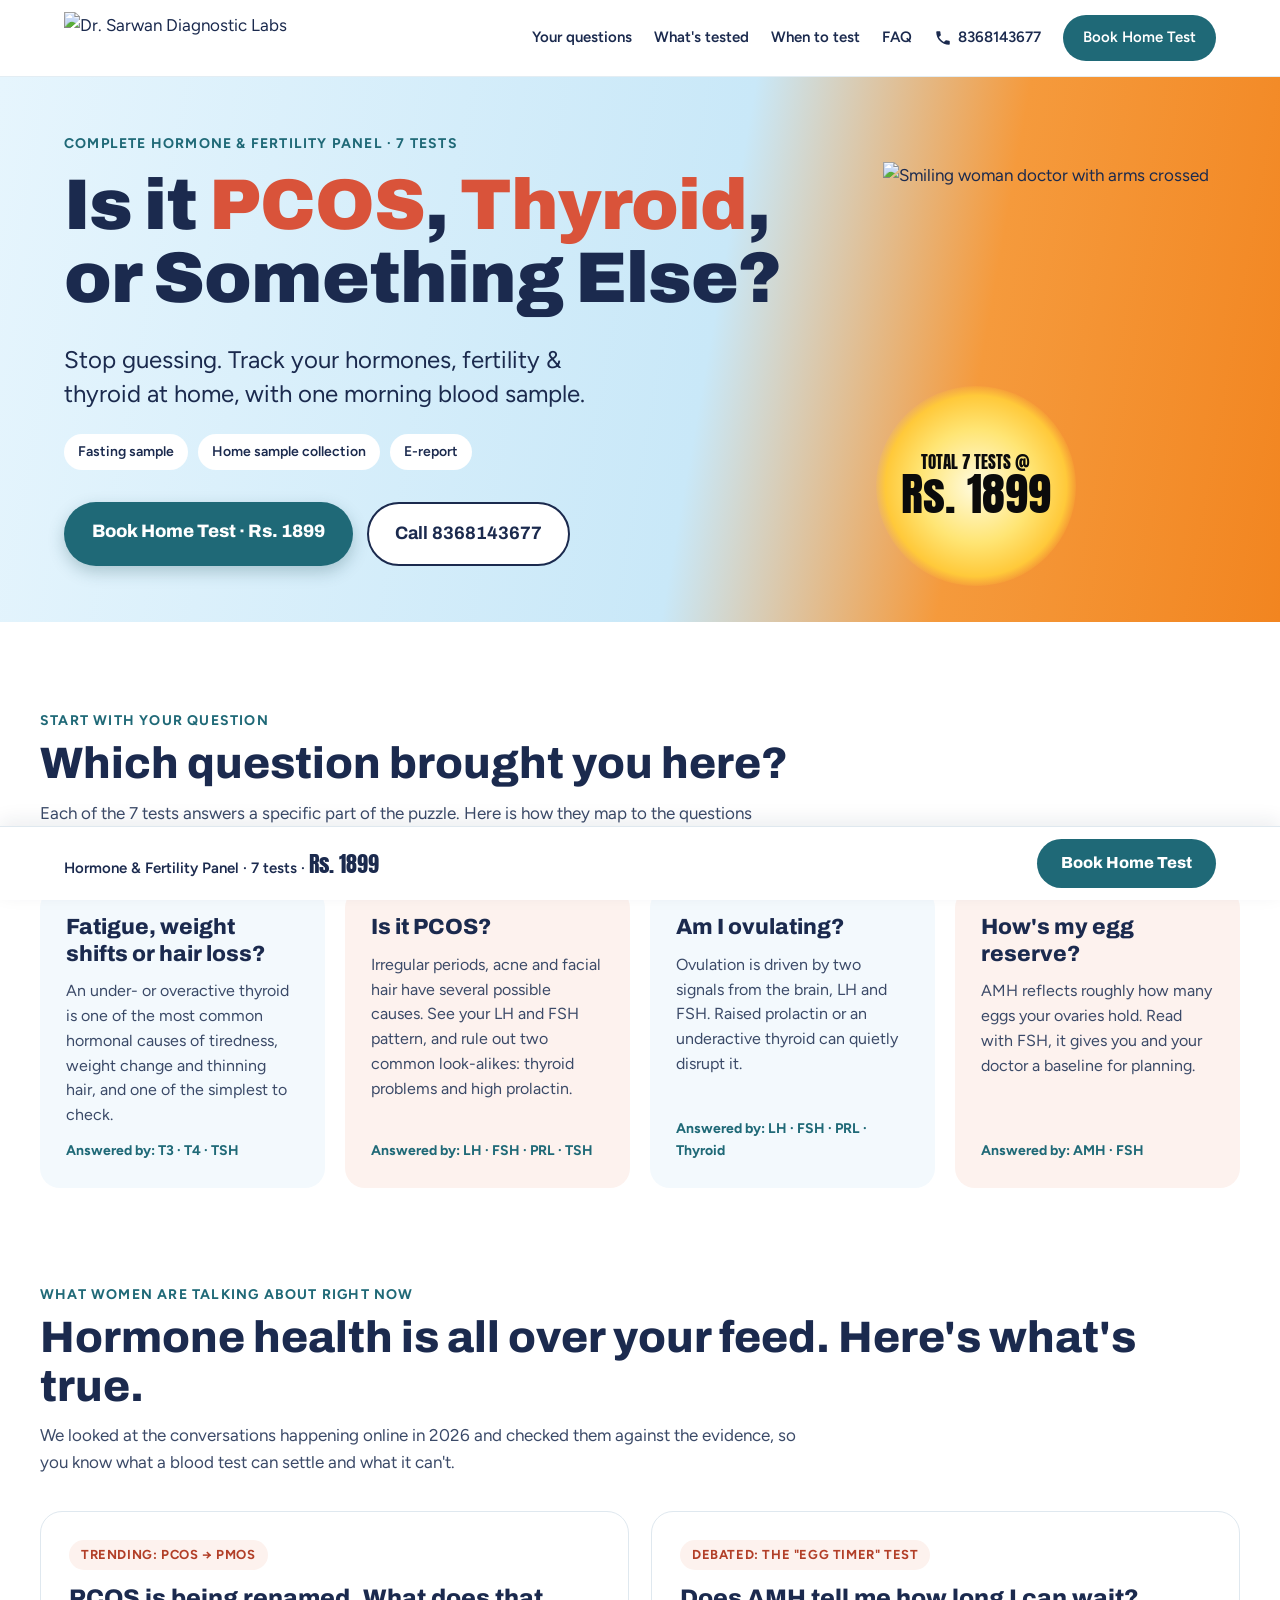
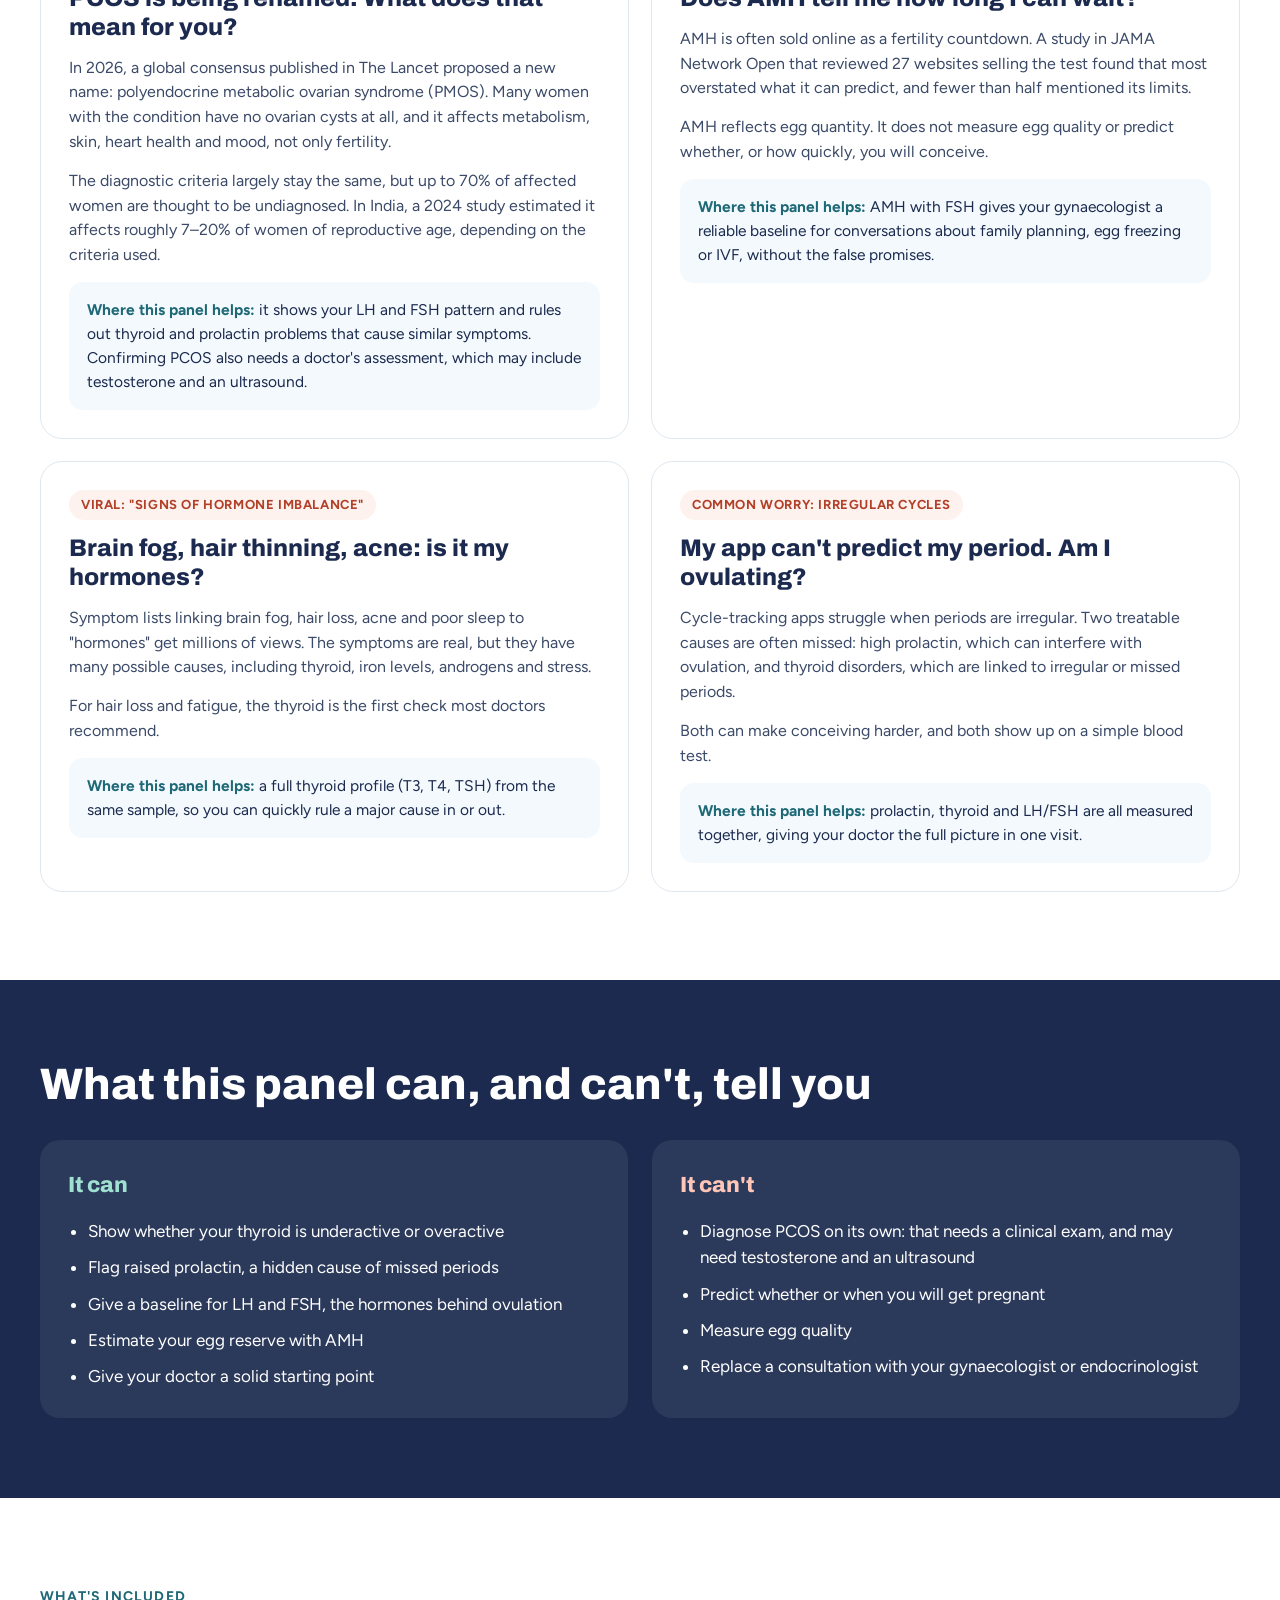
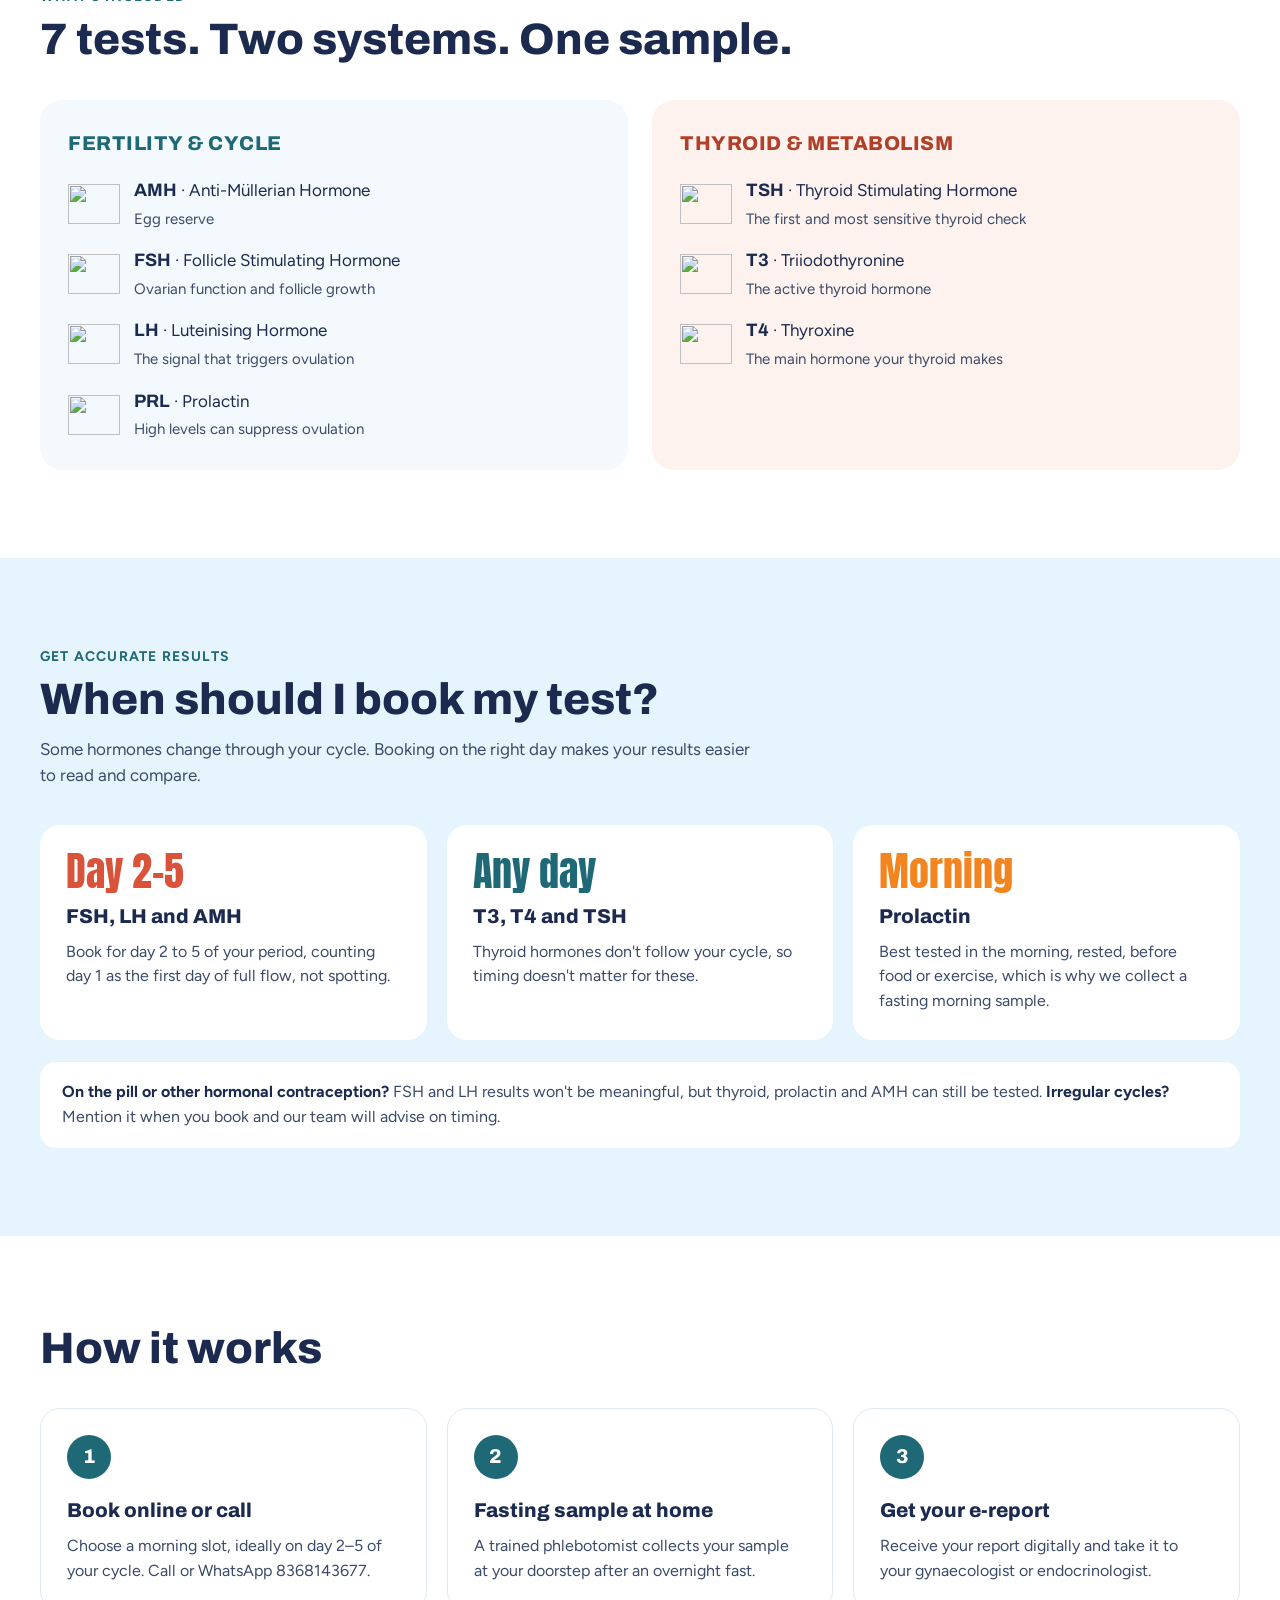
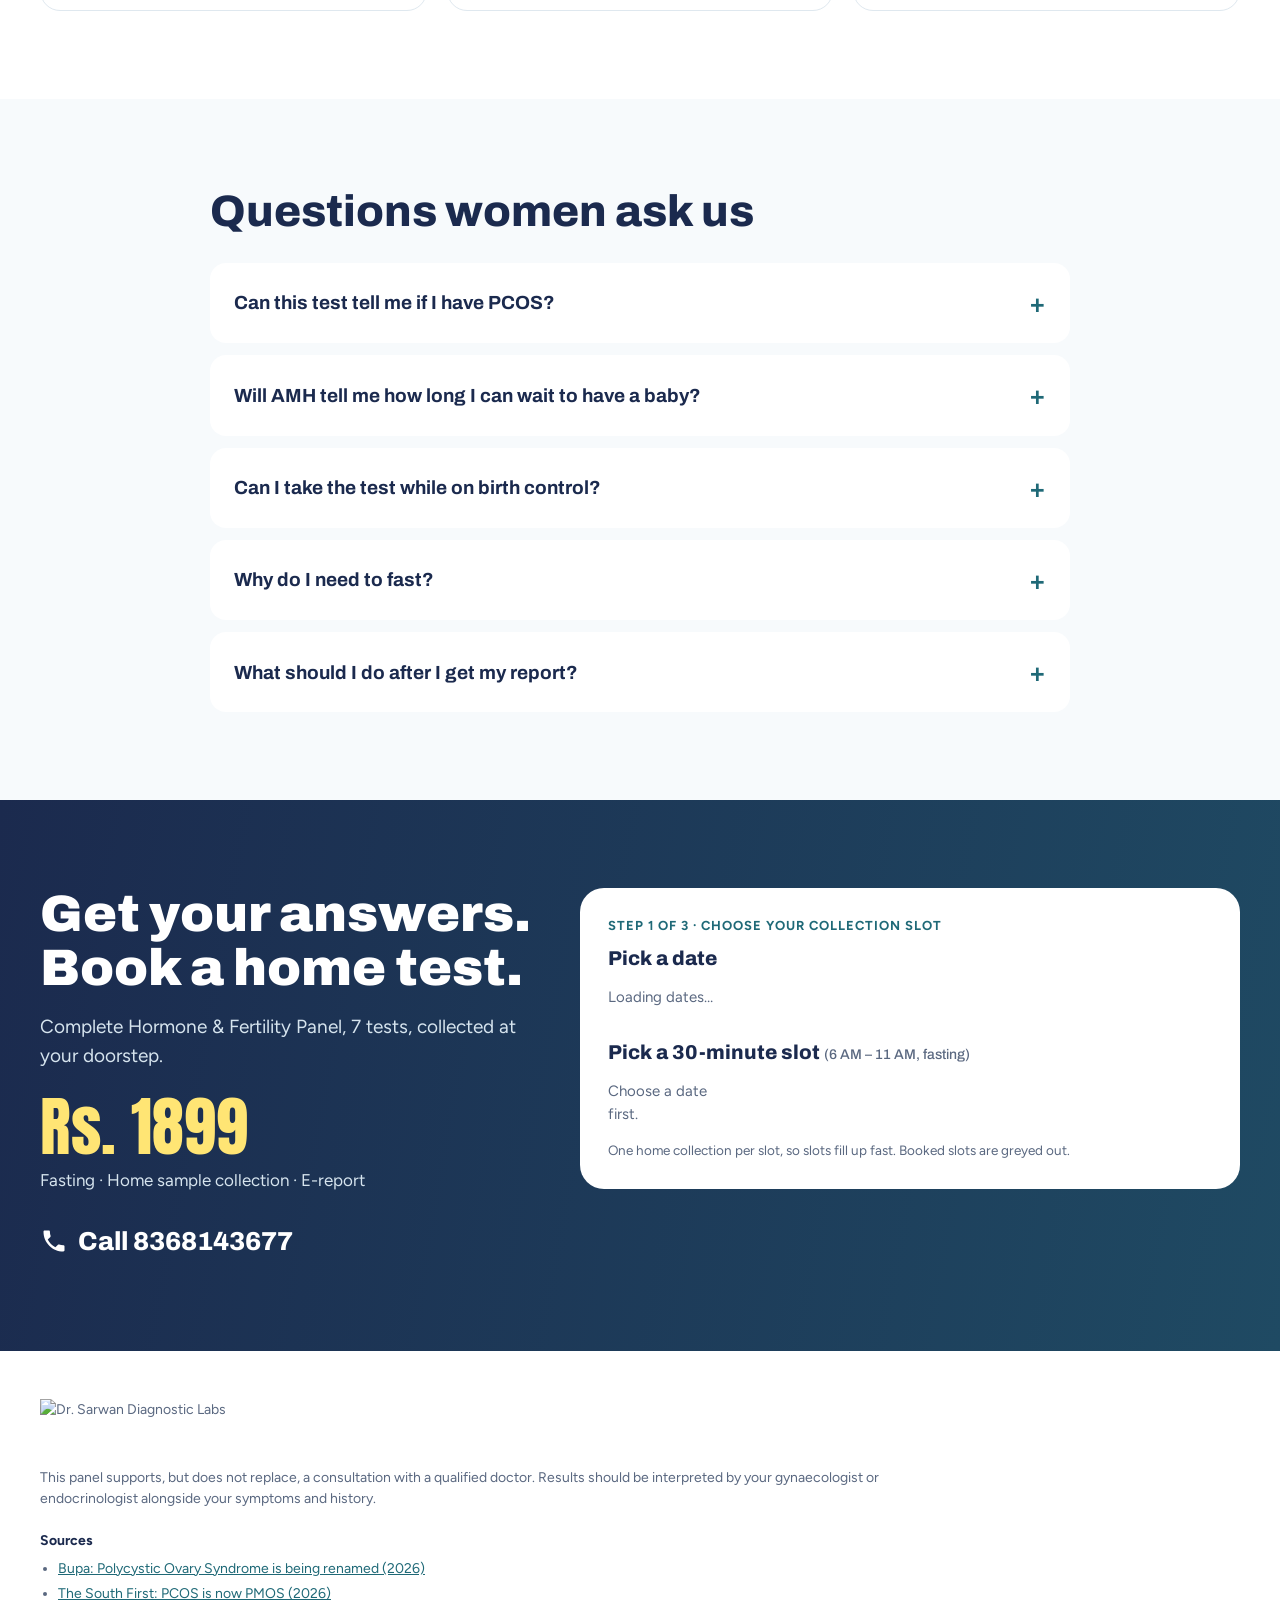
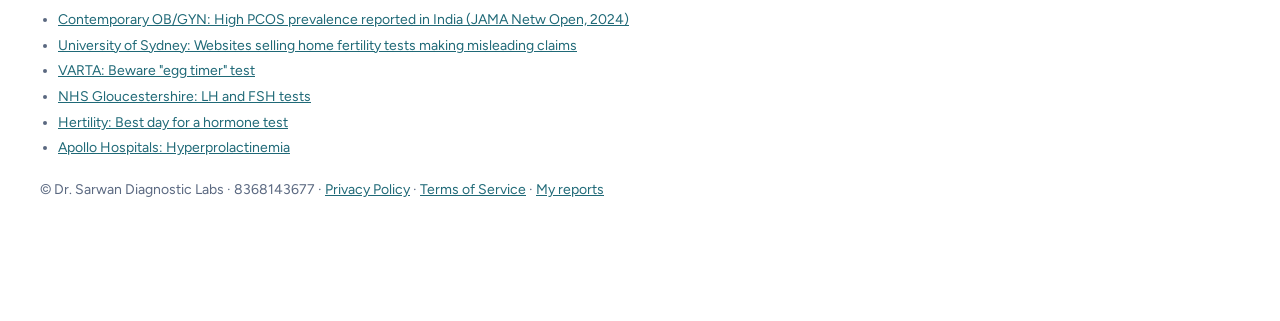
==== commit ebc79232: "Add Privacy Policy and Terms of Service pages; WhatsApp STOP/START for reminders - /privacy and /ser" ====
--- a/public/index.html
+++ b/public/index.html
@@ -382,7 +382,7 @@
 <li><a href="https://www.apollohospitals.com/diseases-and-conditions/hyperprolactinemia">Apollo Hospitals: Hyperprolactinemia</a></li>
 </ul>
 </div>
-<p style="margin: 0">© Dr. Sarwan Diagnostic Labs · 8368143677</p>
+<p style="margin: 0">© Dr. Sarwan Diagnostic Labs · 8368143677 · <a href="/privacy">Privacy Policy</a> · <a href="/service">Terms of Service</a> · <a href="/reports/">My reports</a></p>
 </div>
 </footer>
 
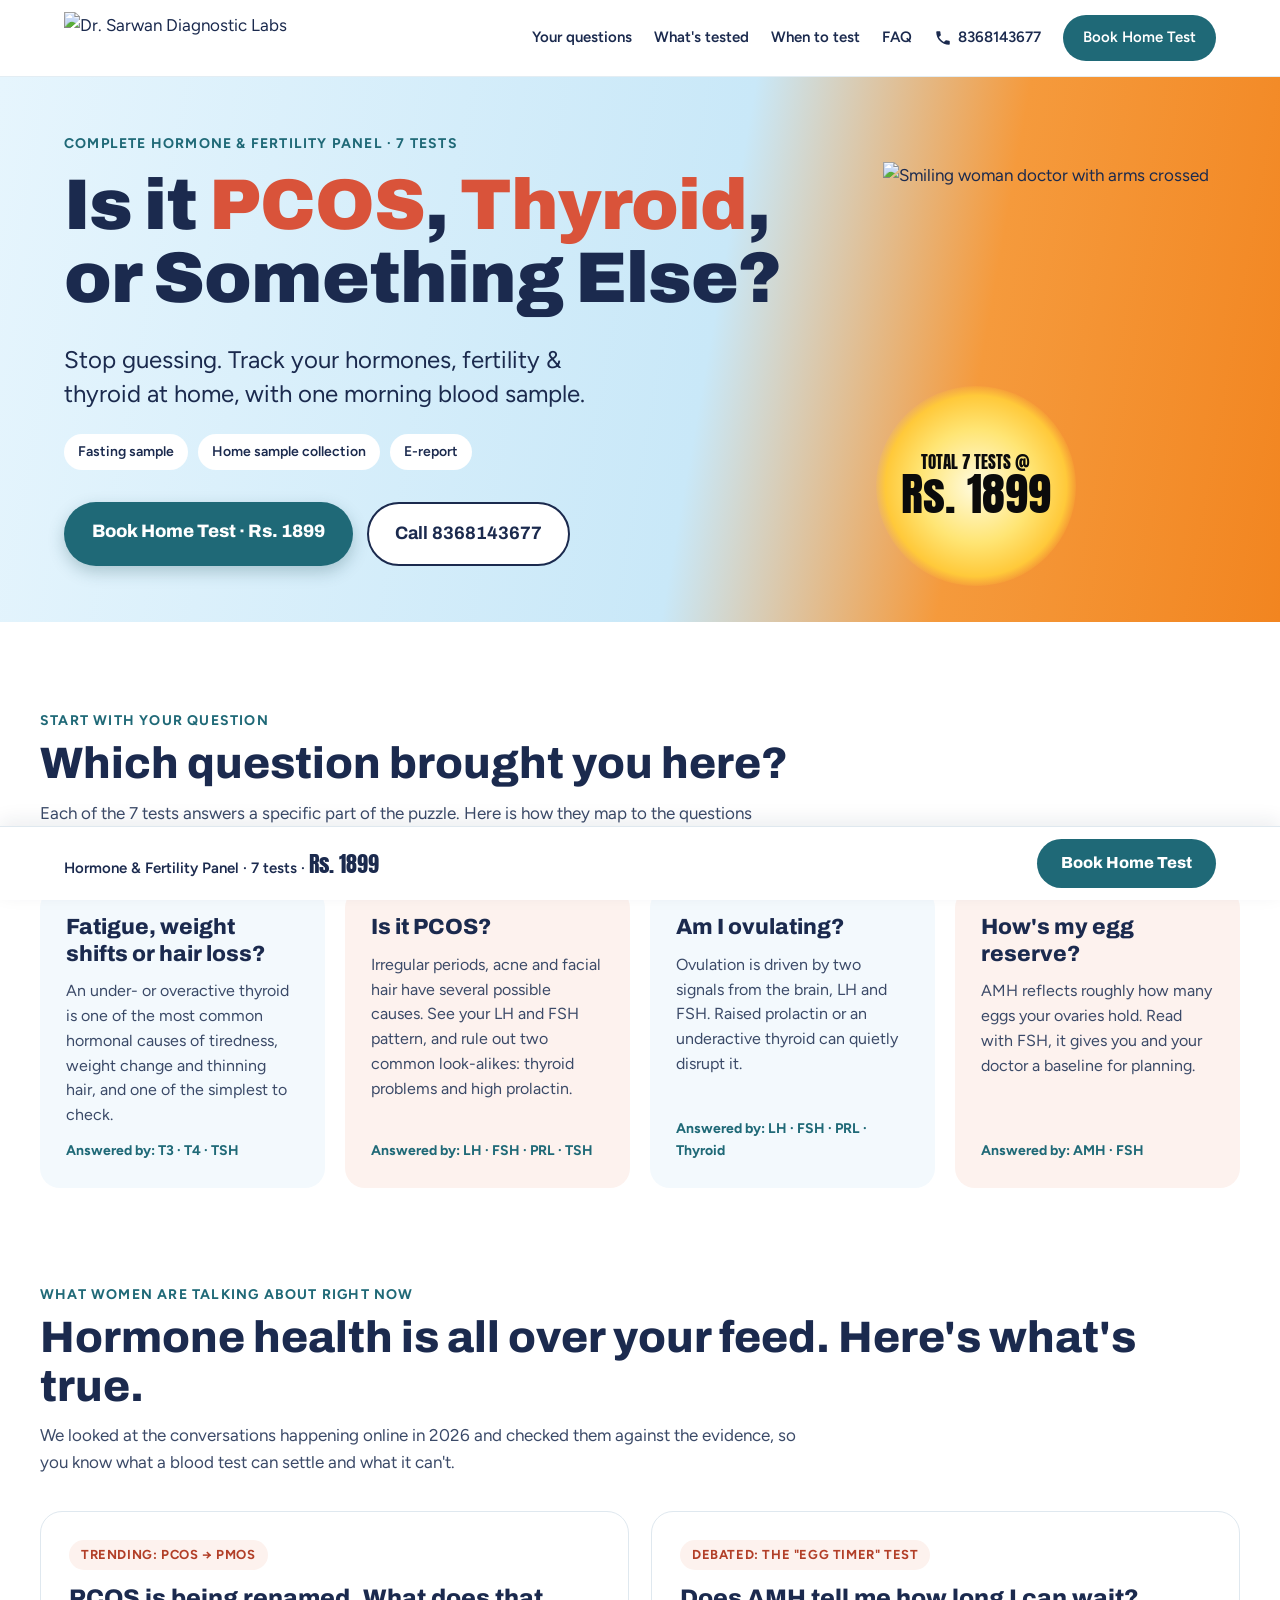
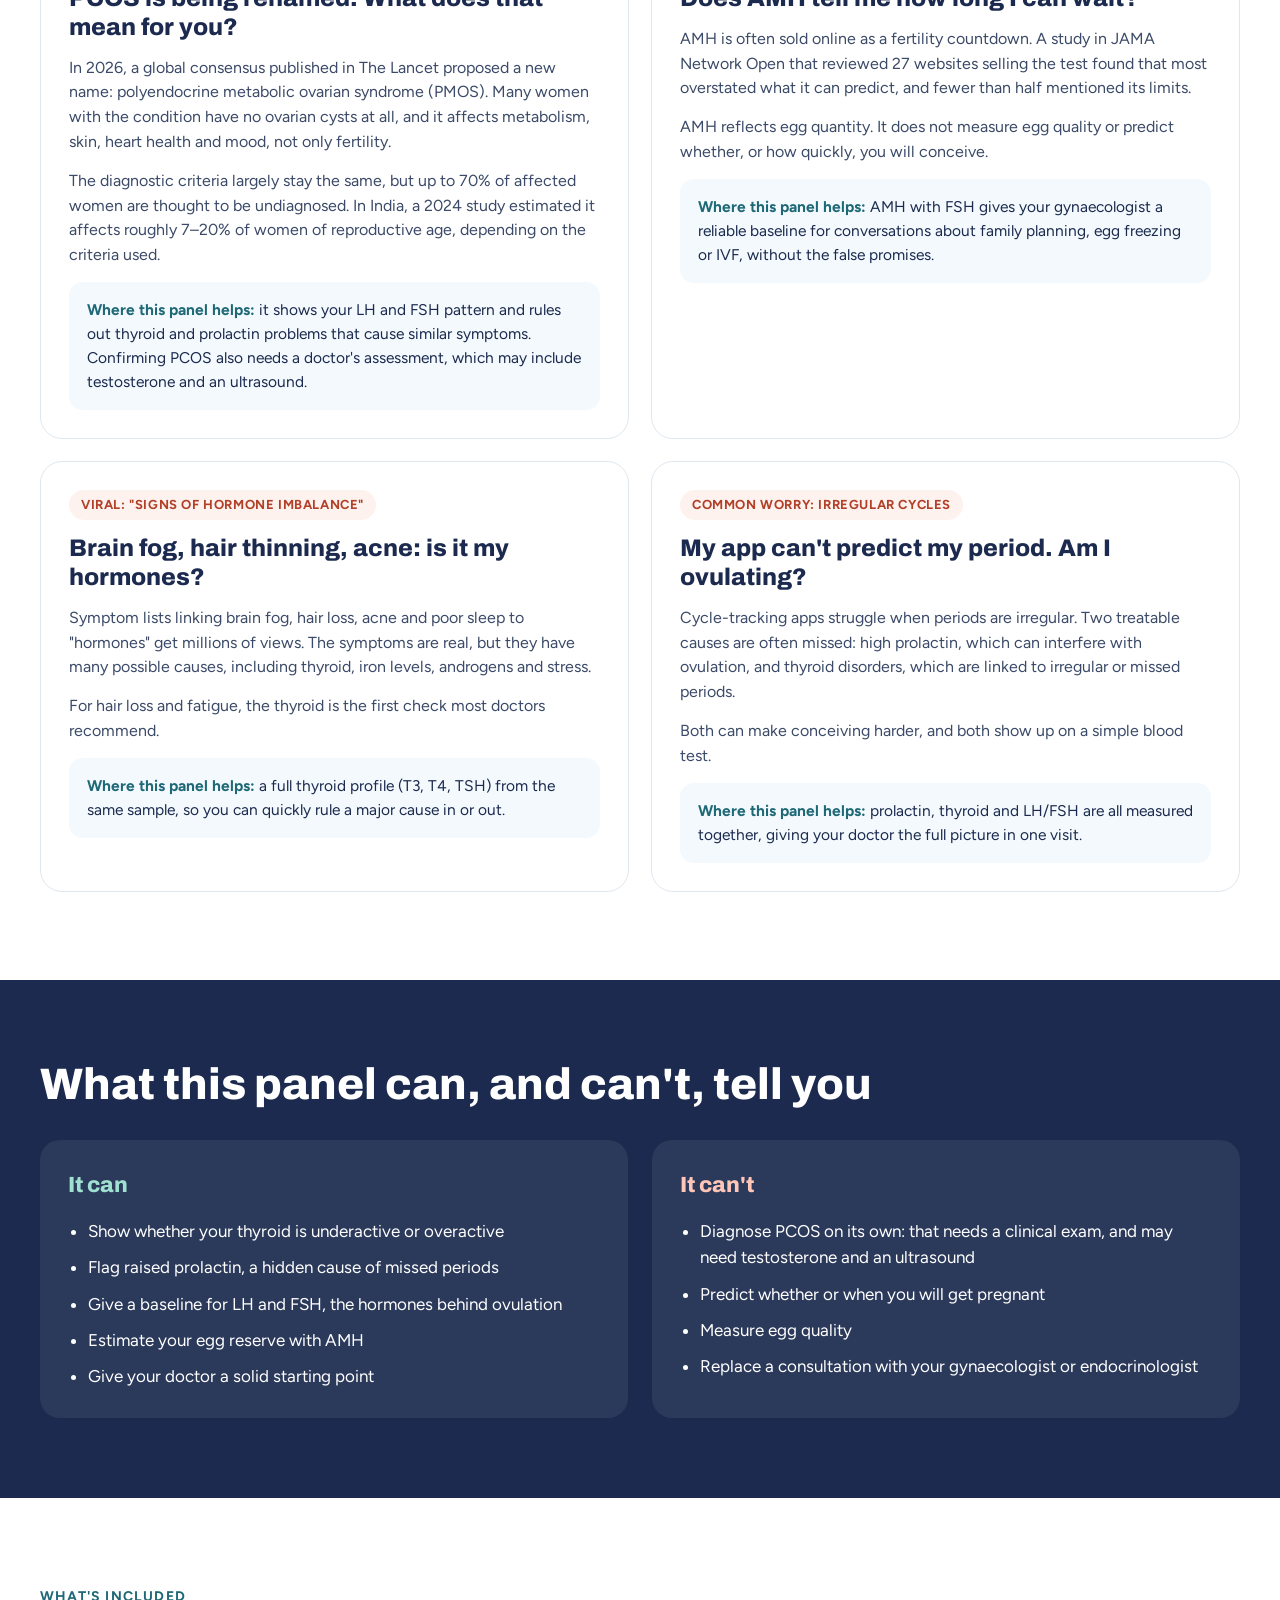
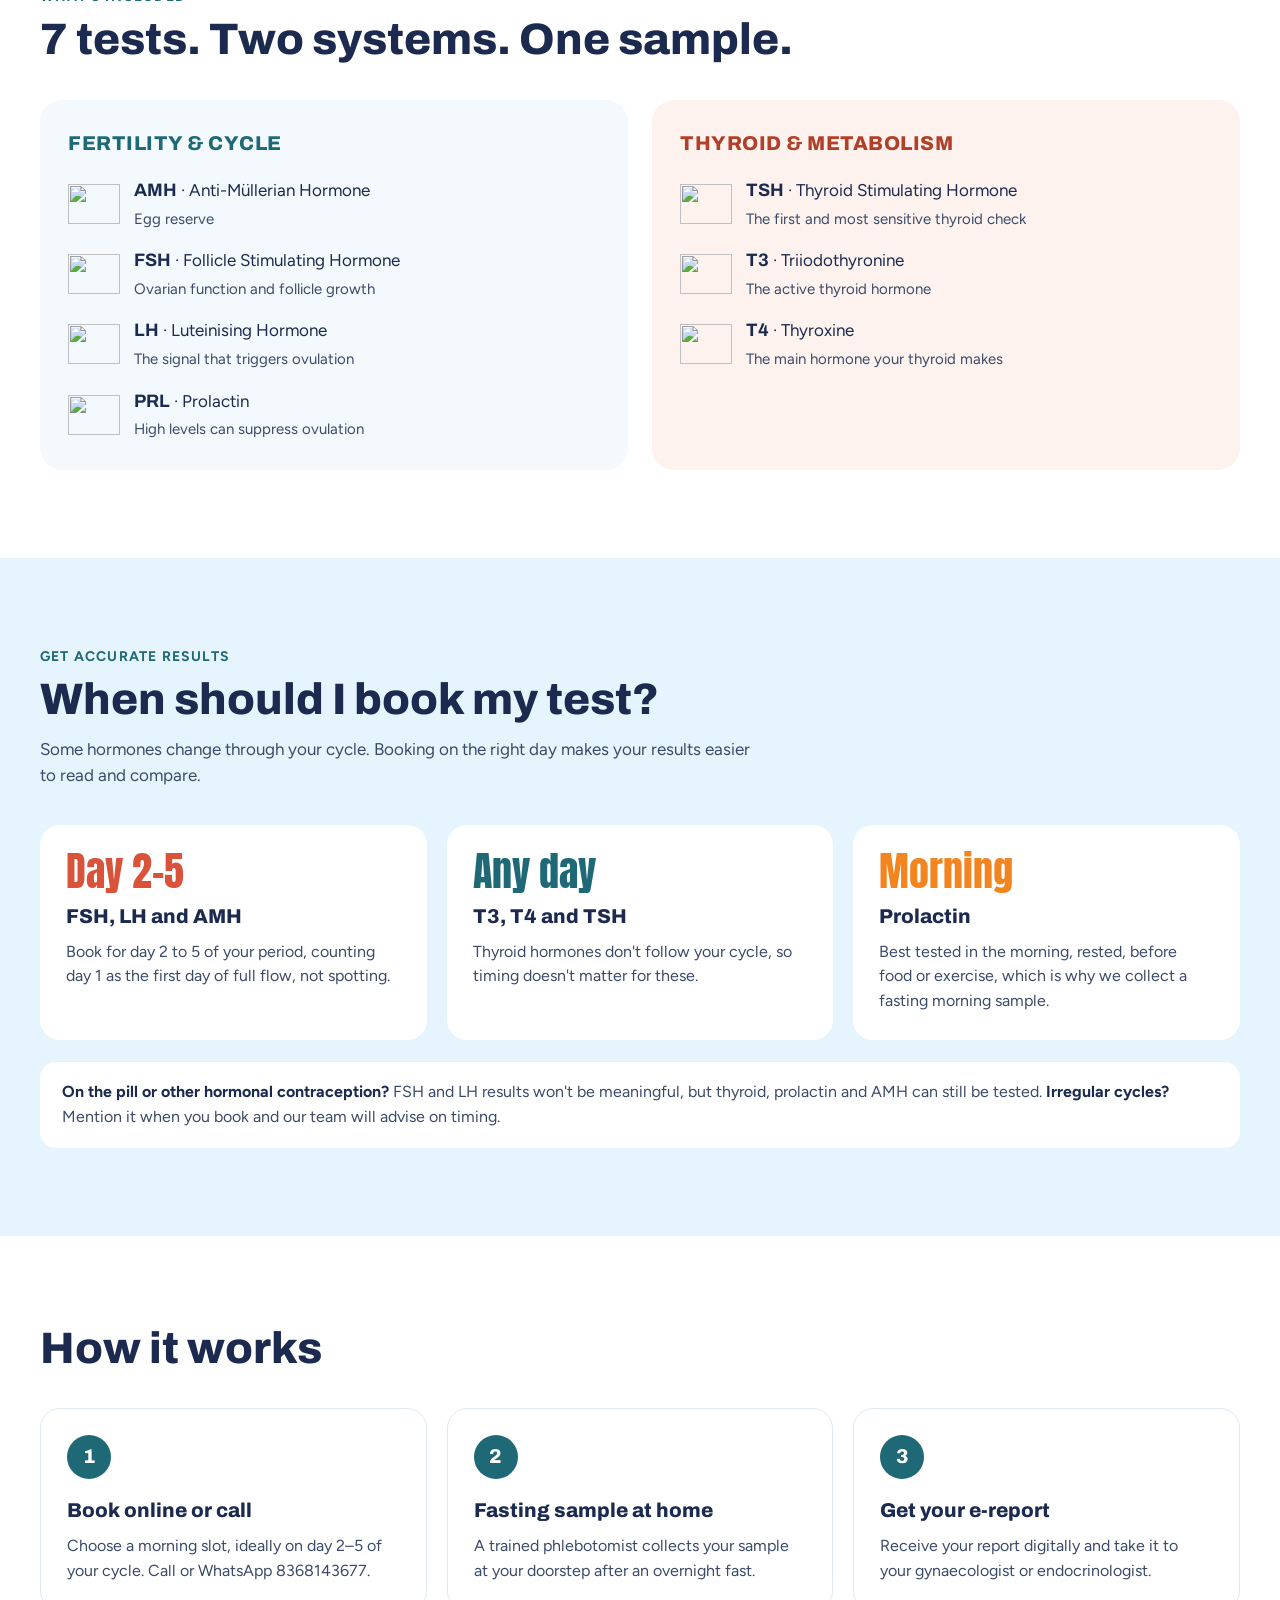
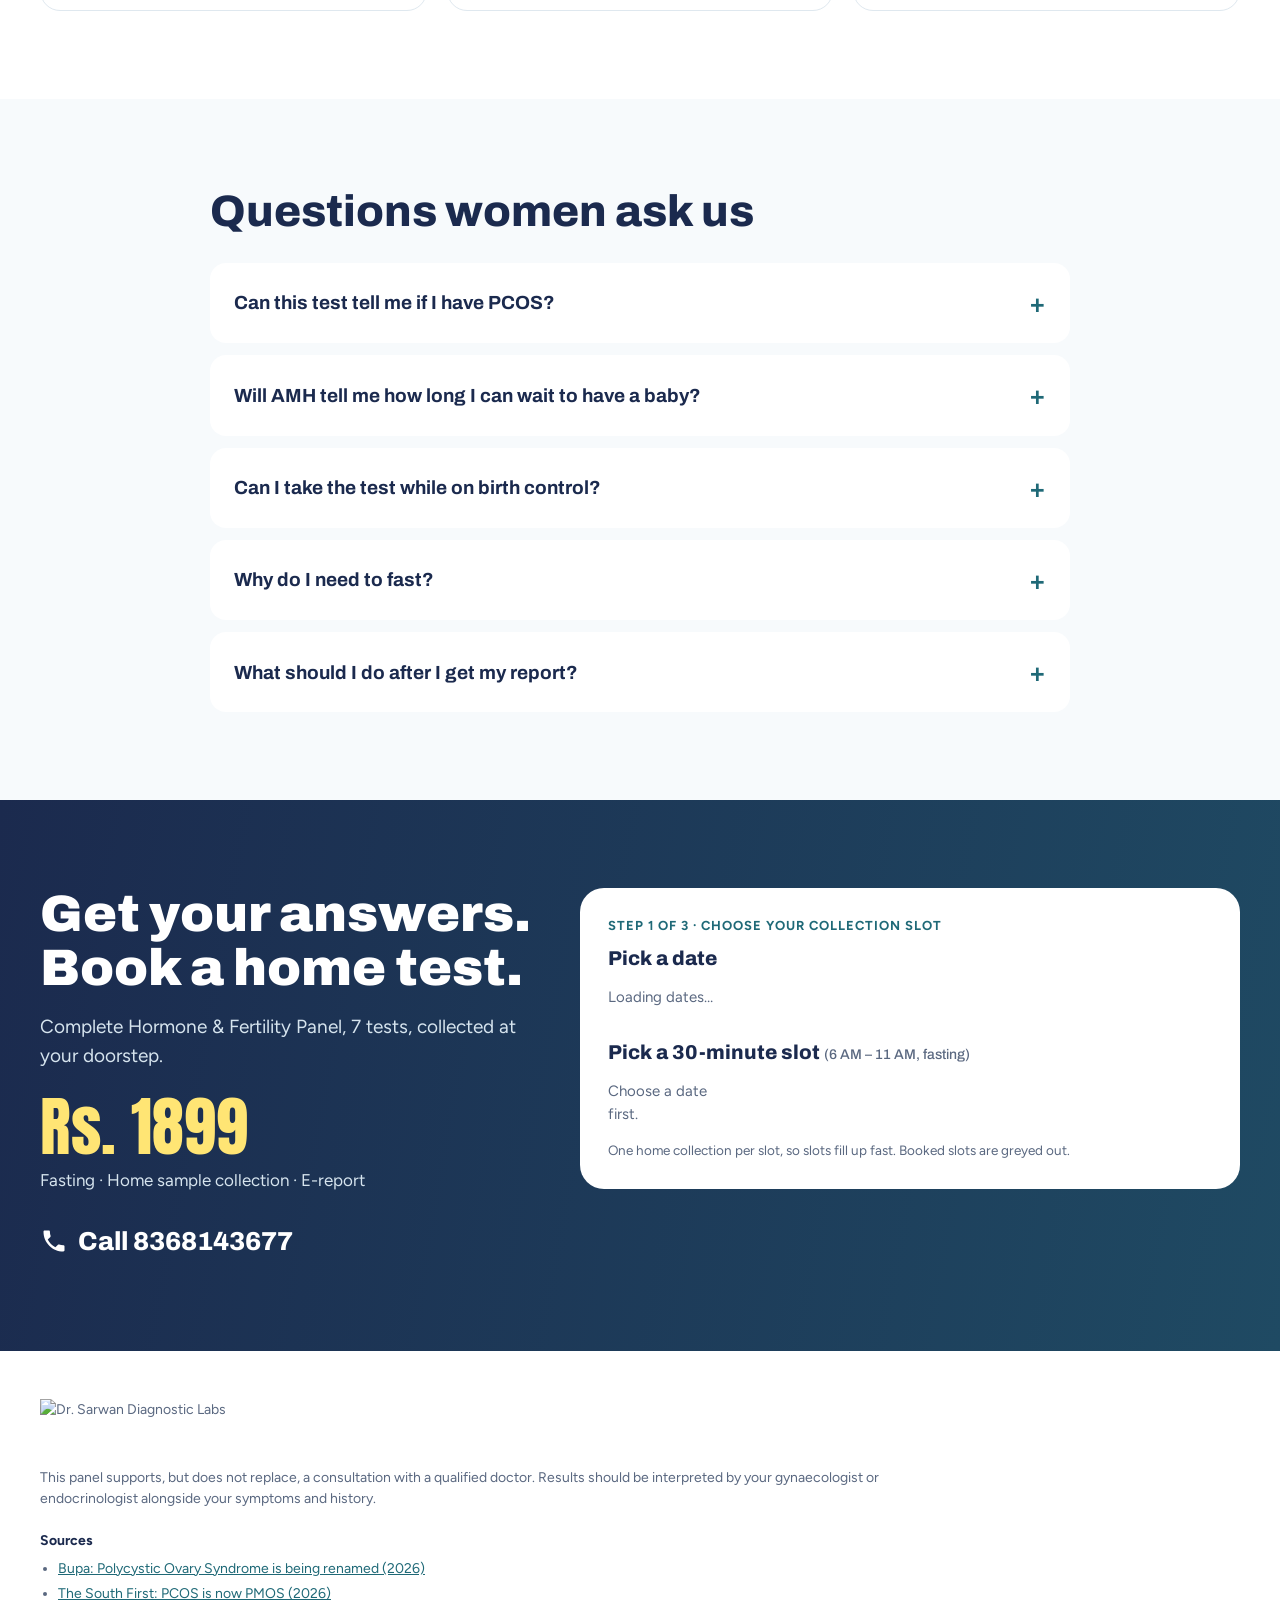
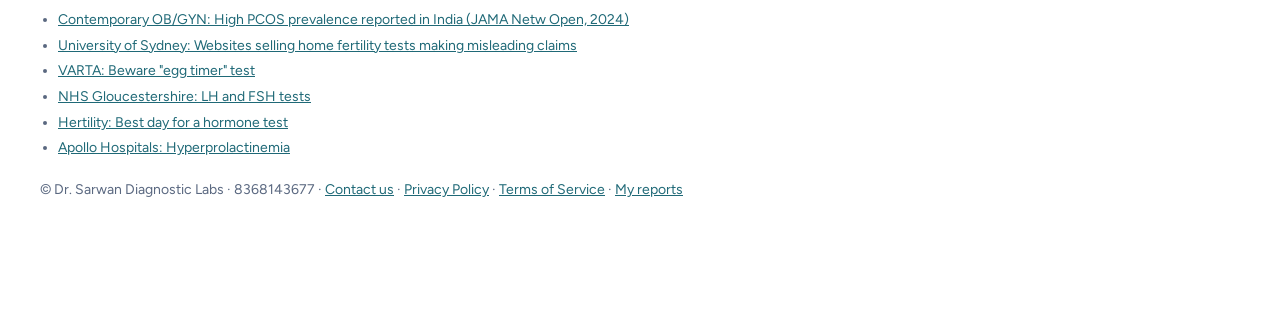
==== commit f77572a9: "Contact us page (/contact) with address, phone/WhatsApp, Google map; linked from footer, legal pages" ====
--- a/public/index.html
+++ b/public/index.html
@@ -382,7 +382,7 @@
 <li><a href="https://www.apollohospitals.com/diseases-and-conditions/hyperprolactinemia">Apollo Hospitals: Hyperprolactinemia</a></li>
 </ul>
 </div>
-<p style="margin: 0">© Dr. Sarwan Diagnostic Labs · 8368143677 · <a href="/privacy">Privacy Policy</a> · <a href="/service">Terms of Service</a> · <a href="/reports/">My reports</a></p>
+<p style="margin: 0">© Dr. Sarwan Diagnostic Labs · 8368143677 · <a href="/contact">Contact us</a> · <a href="/privacy">Privacy Policy</a> · <a href="/service">Terms of Service</a> · <a href="/reports/">My reports</a></p>
 </div>
 </footer>
 
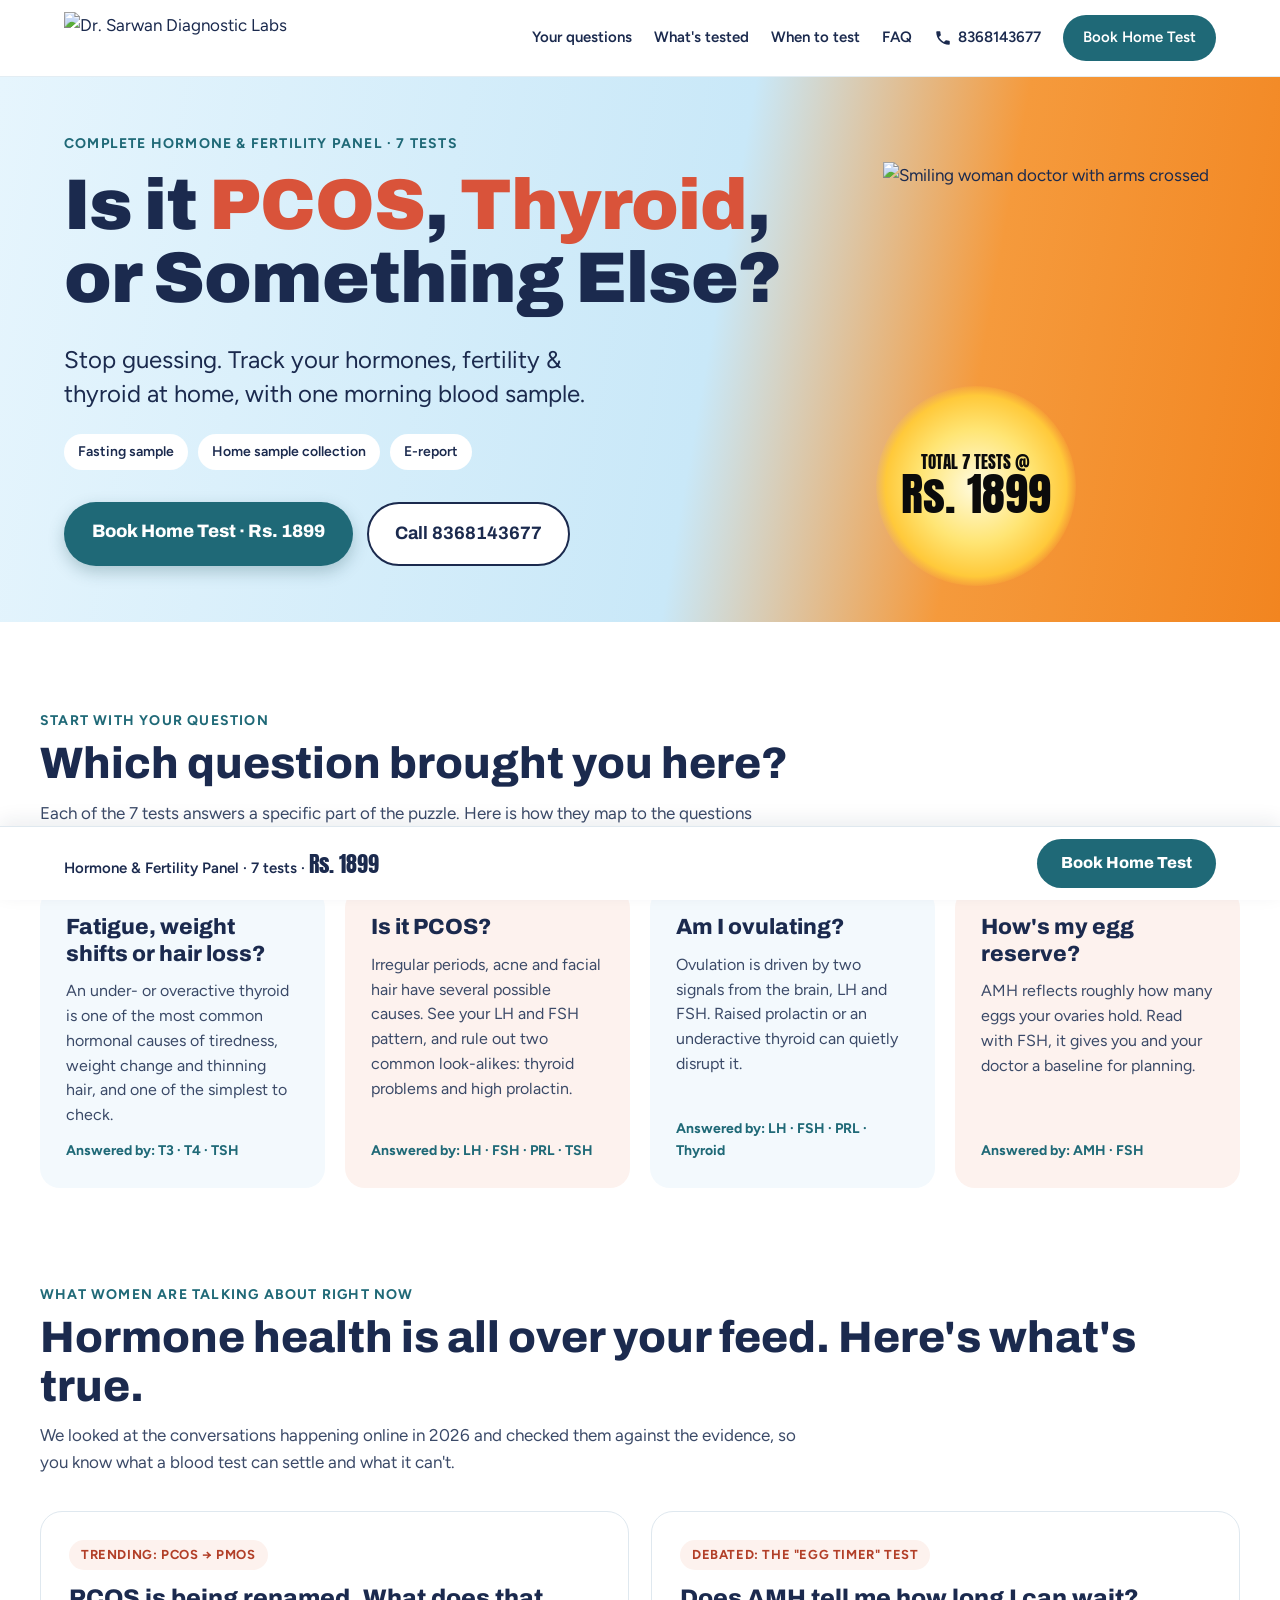
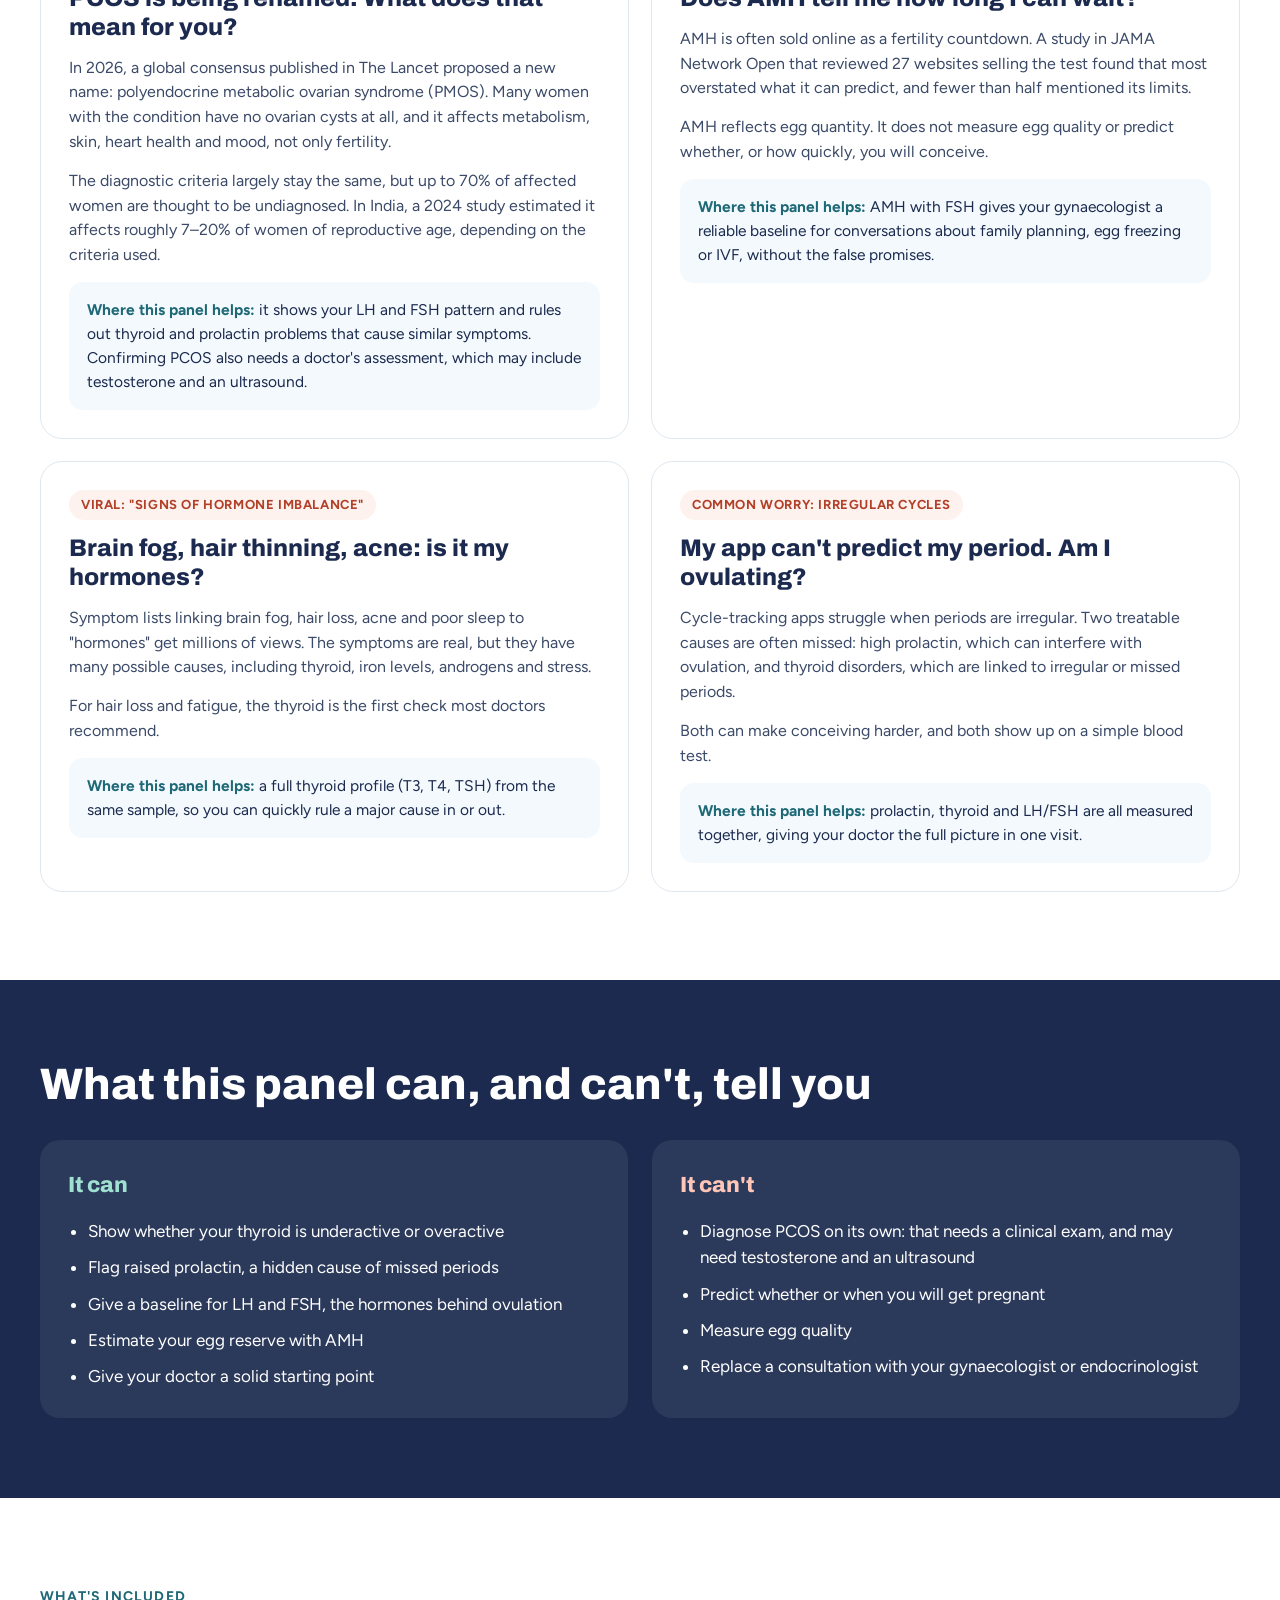
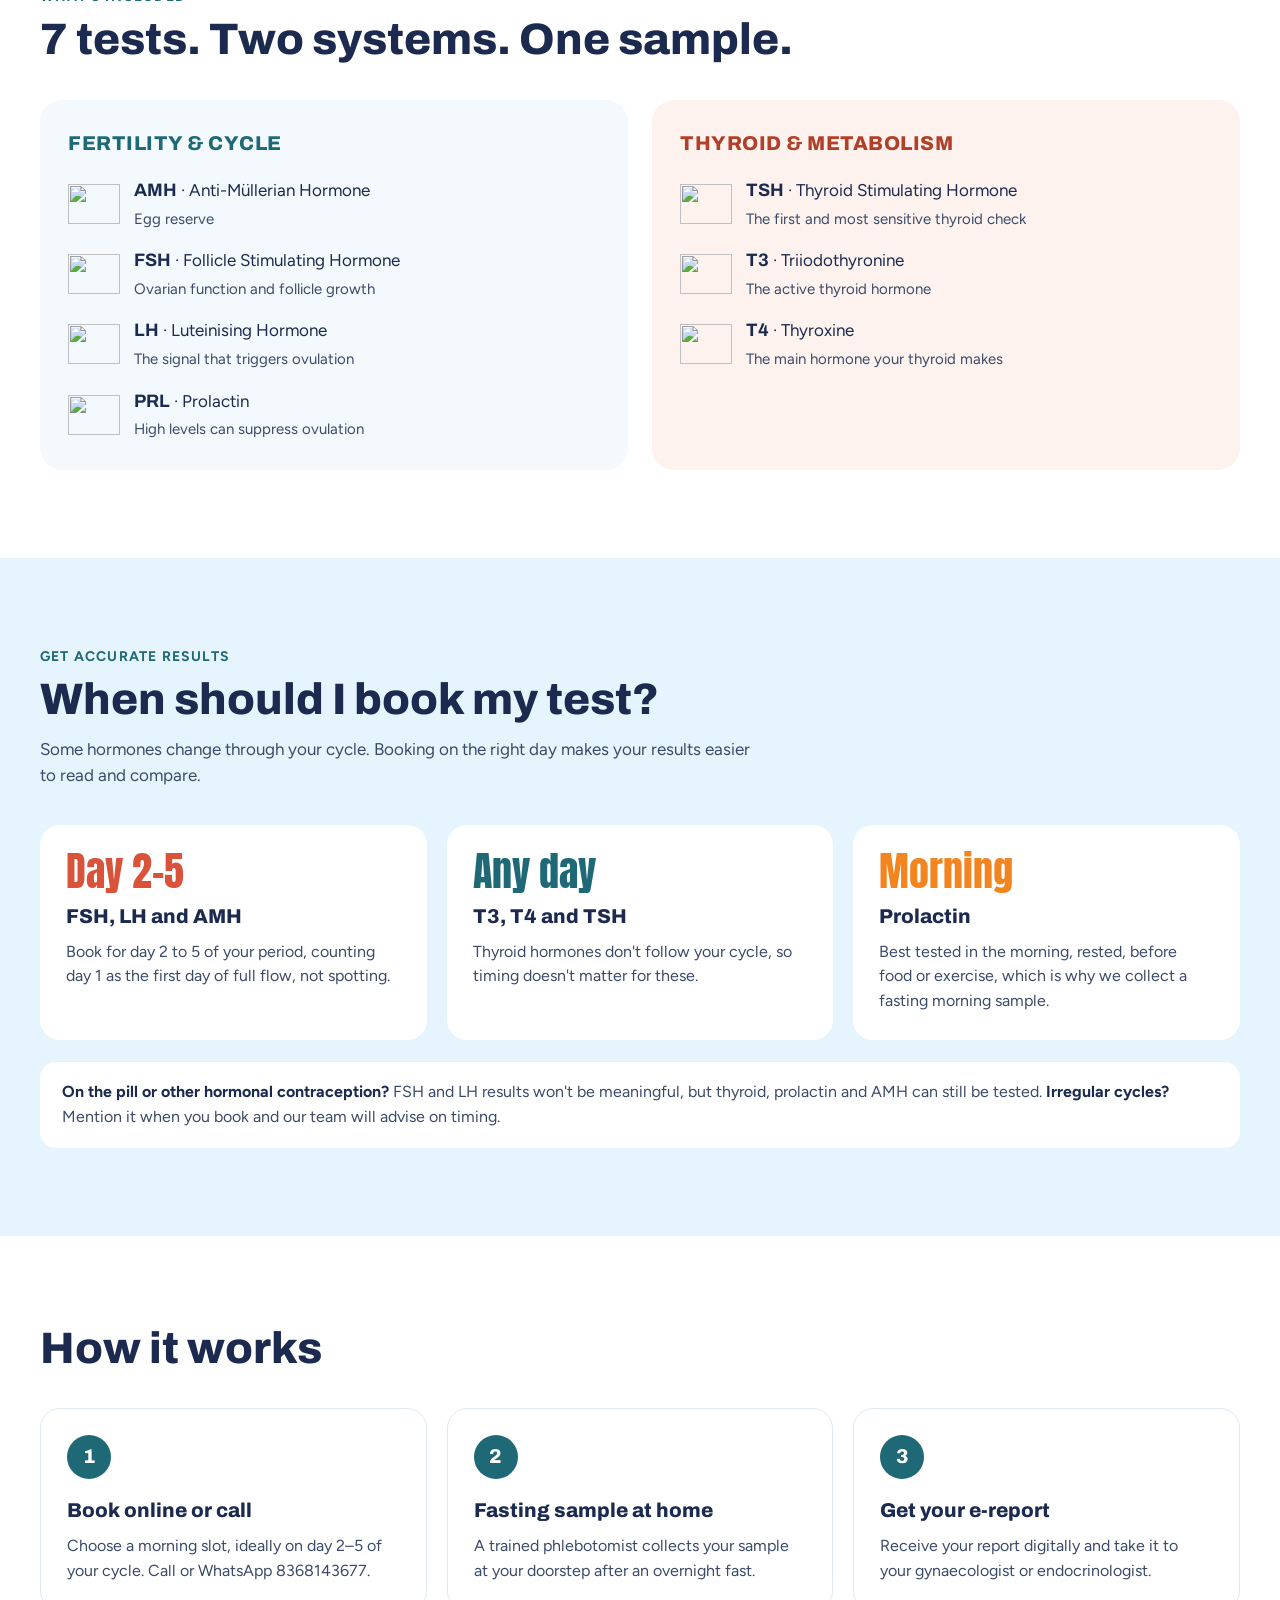
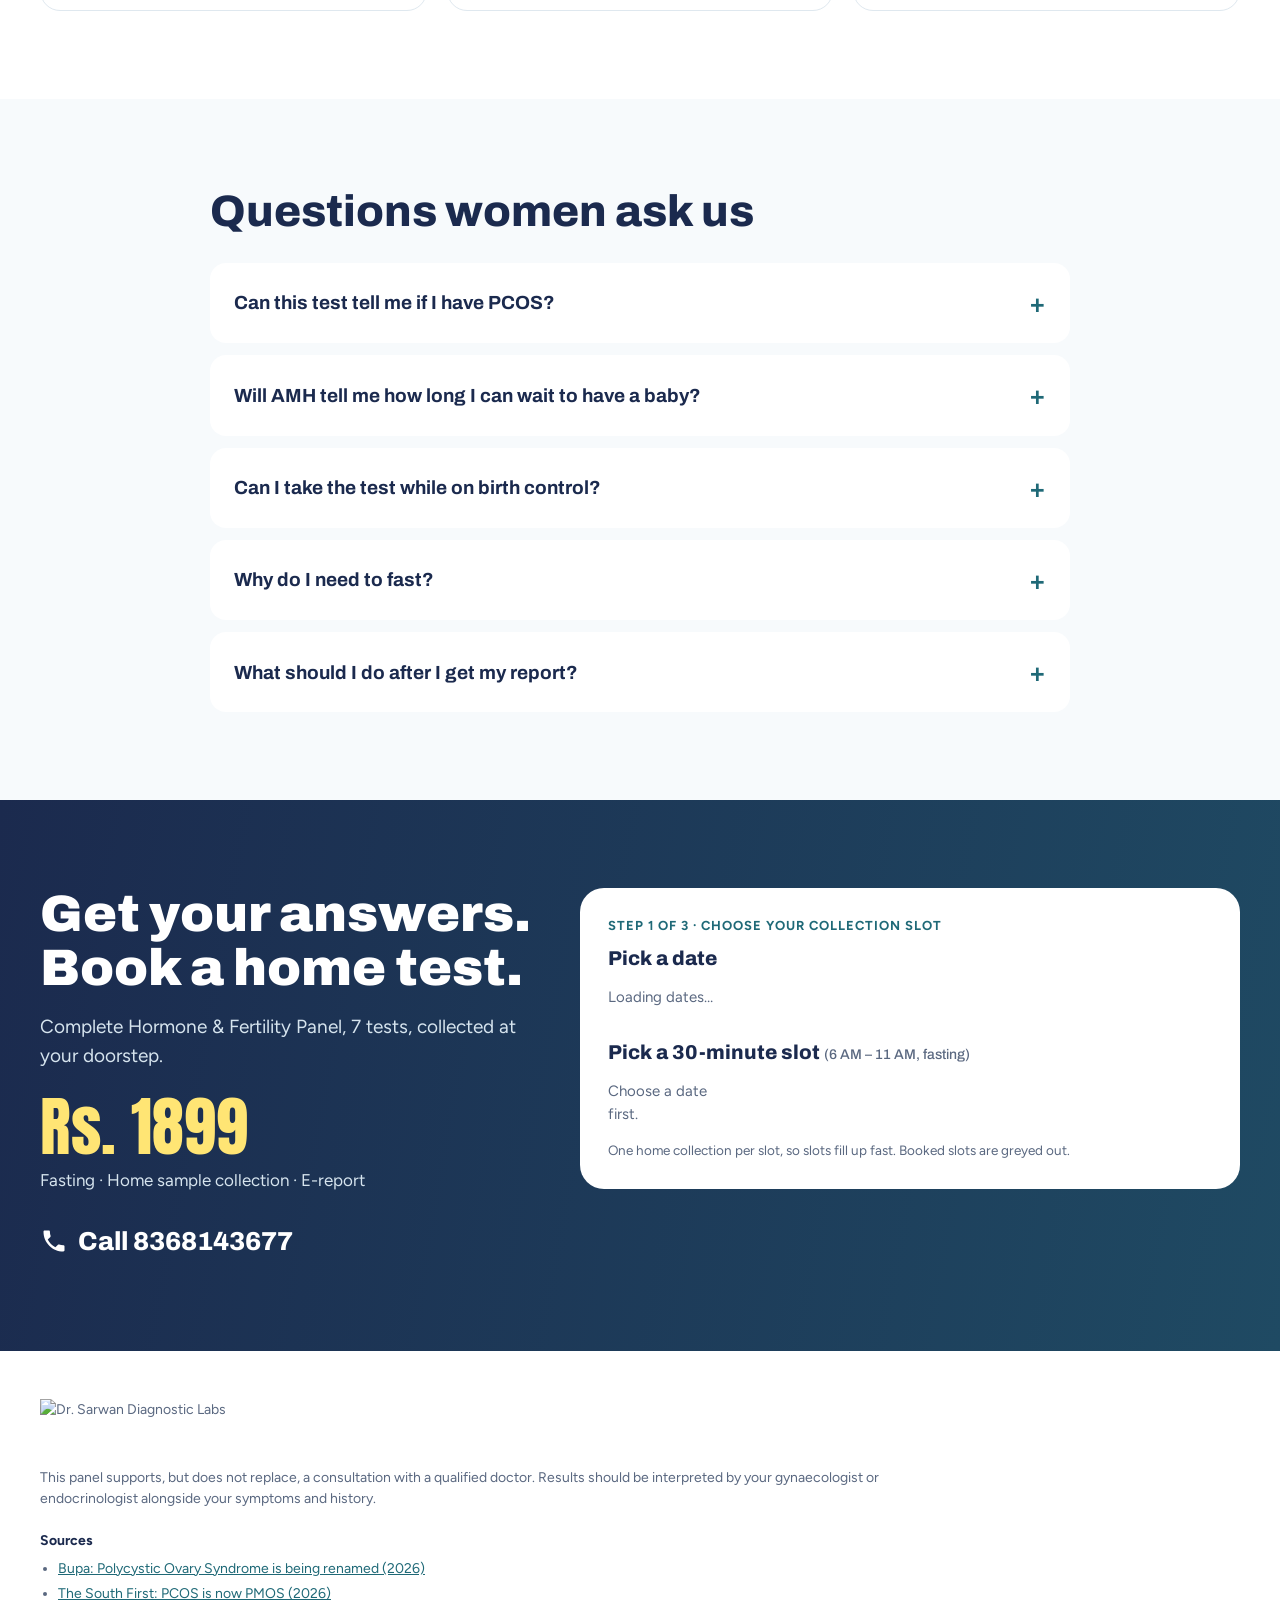
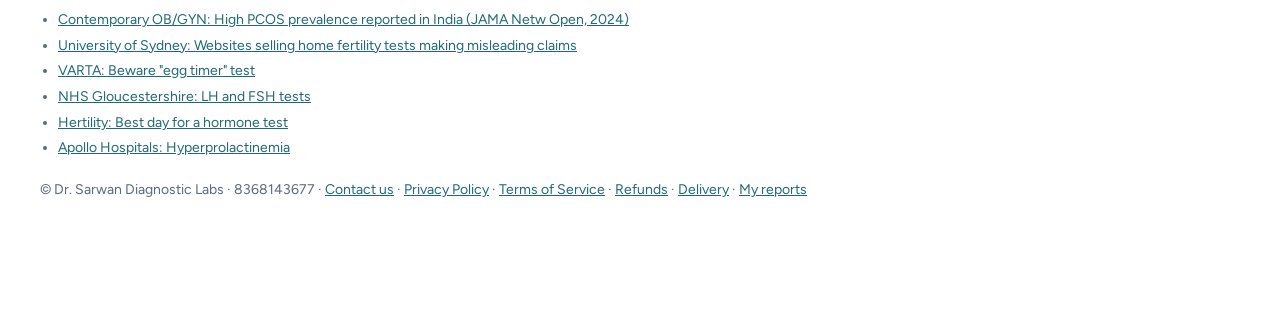
==== commit ce2669ba: "Refund & Cancellation Policy (/refund) and Shipping & Delivery Policy (/delivery); Terms updated to " ====
--- a/public/index.html
+++ b/public/index.html
@@ -382,7 +382,7 @@
 <li><a href="https://www.apollohospitals.com/diseases-and-conditions/hyperprolactinemia">Apollo Hospitals: Hyperprolactinemia</a></li>
 </ul>
 </div>
-<p style="margin: 0">© Dr. Sarwan Diagnostic Labs · 8368143677 · <a href="/contact">Contact us</a> · <a href="/privacy">Privacy Policy</a> · <a href="/service">Terms of Service</a> · <a href="/reports/">My reports</a></p>
+<p style="margin: 0">© Dr. Sarwan Diagnostic Labs · 8368143677 · <a href="/contact">Contact us</a> · <a href="/privacy">Privacy Policy</a> · <a href="/service">Terms of Service</a> · <a href="/refund">Refunds</a> · <a href="/delivery">Delivery</a> · <a href="/reports/">My reports</a></p>
 </div>
 </footer>
 
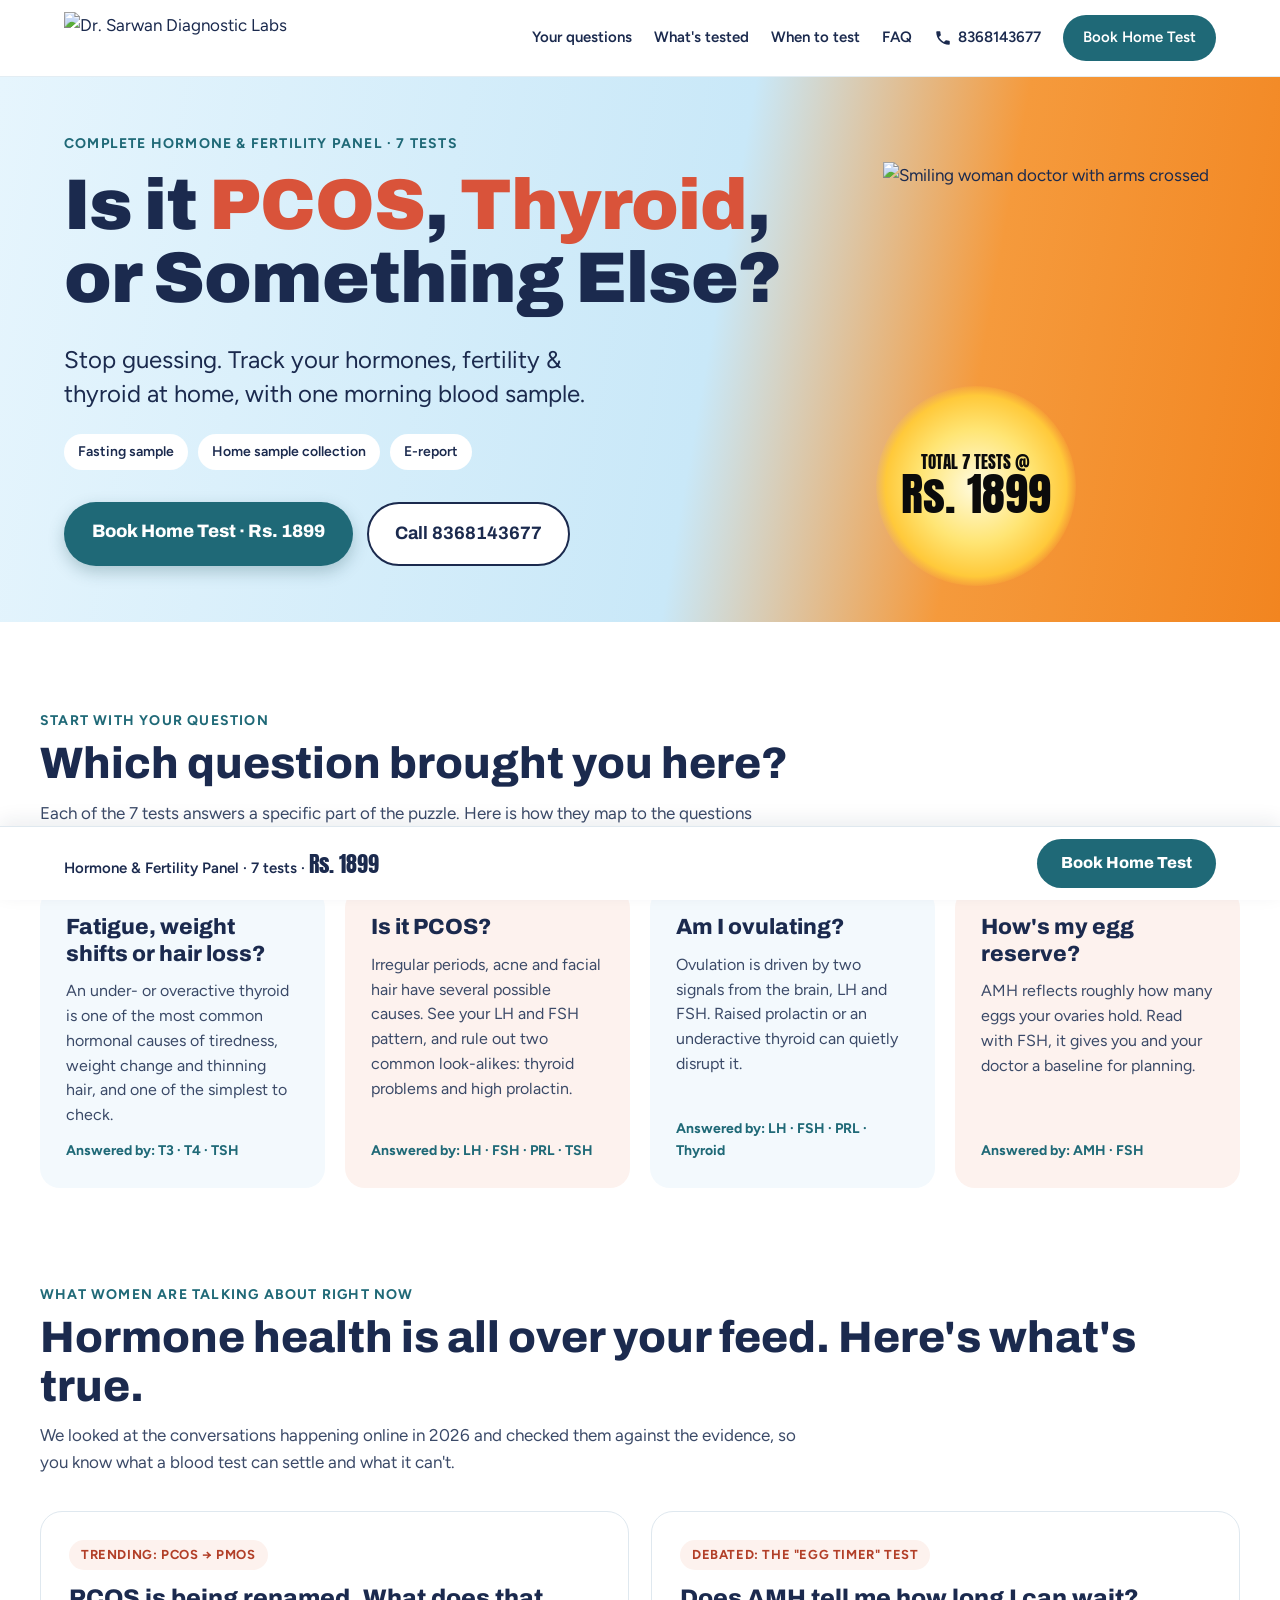
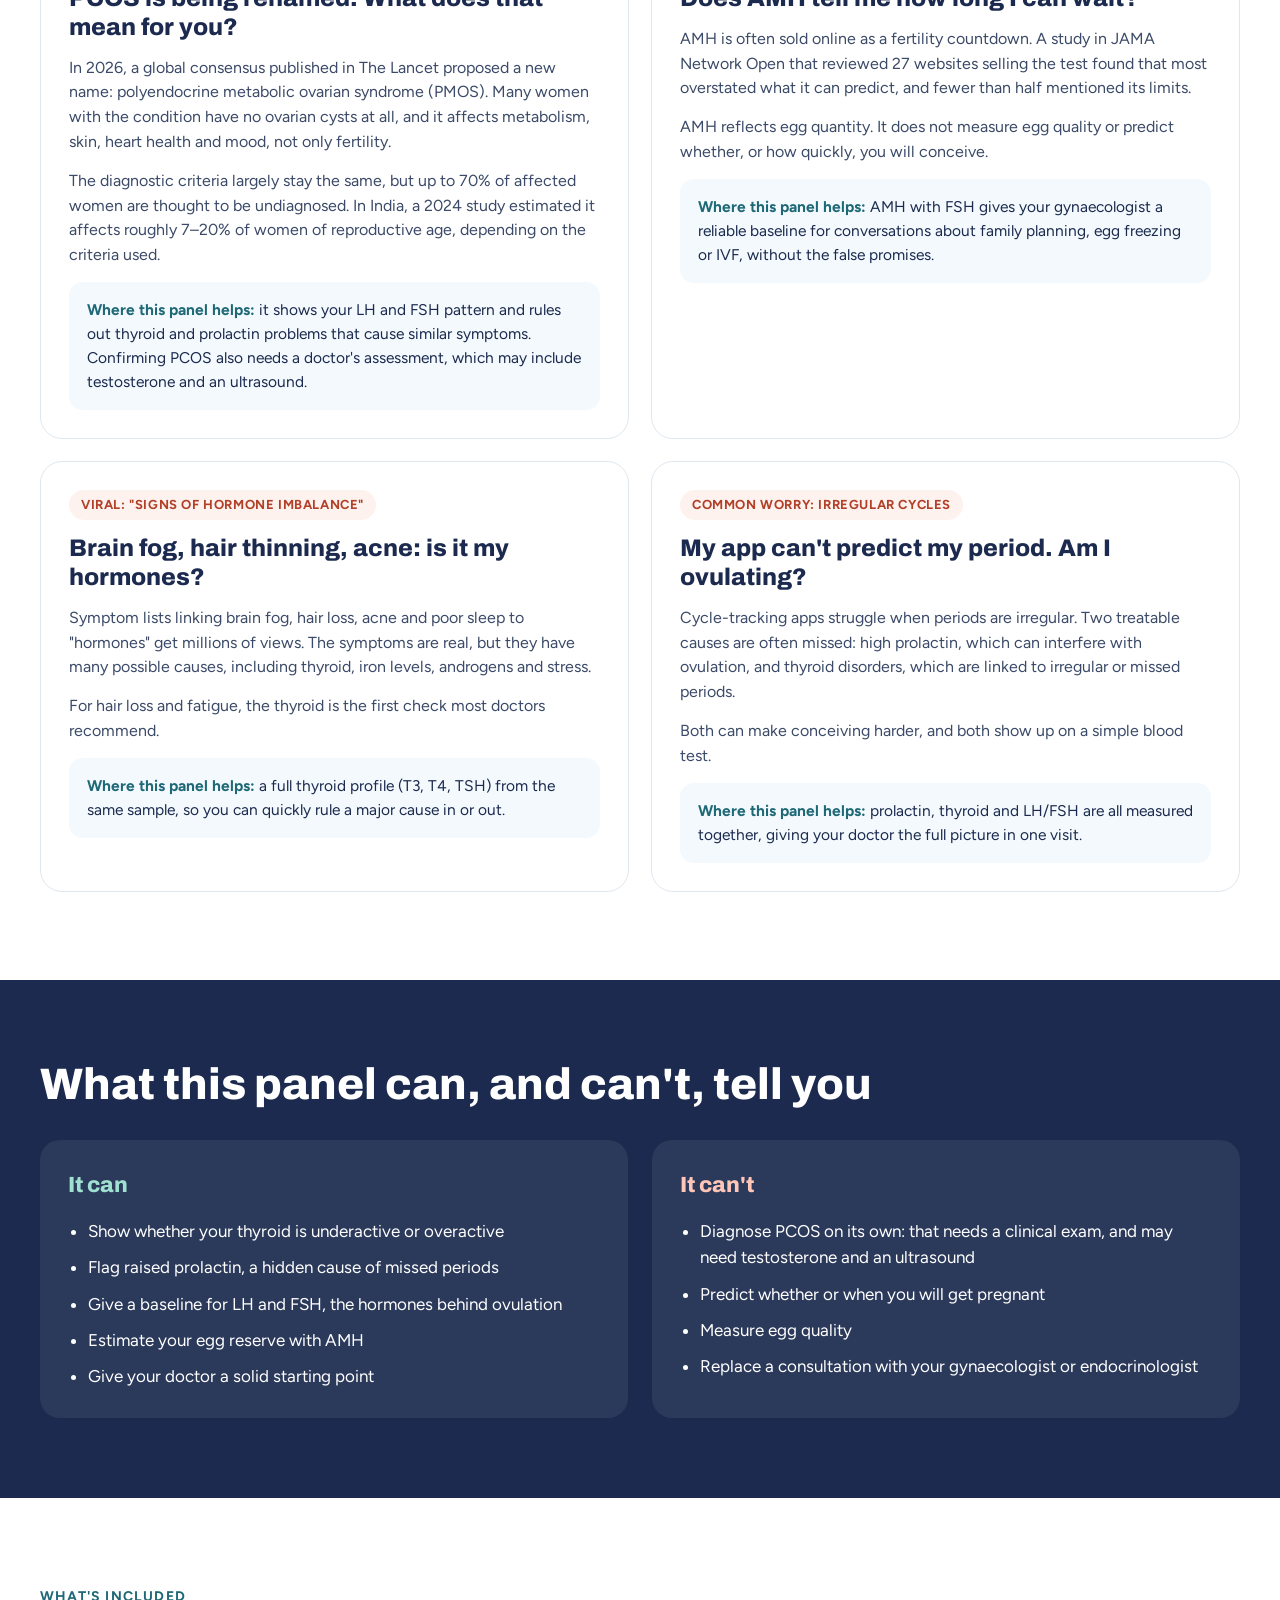
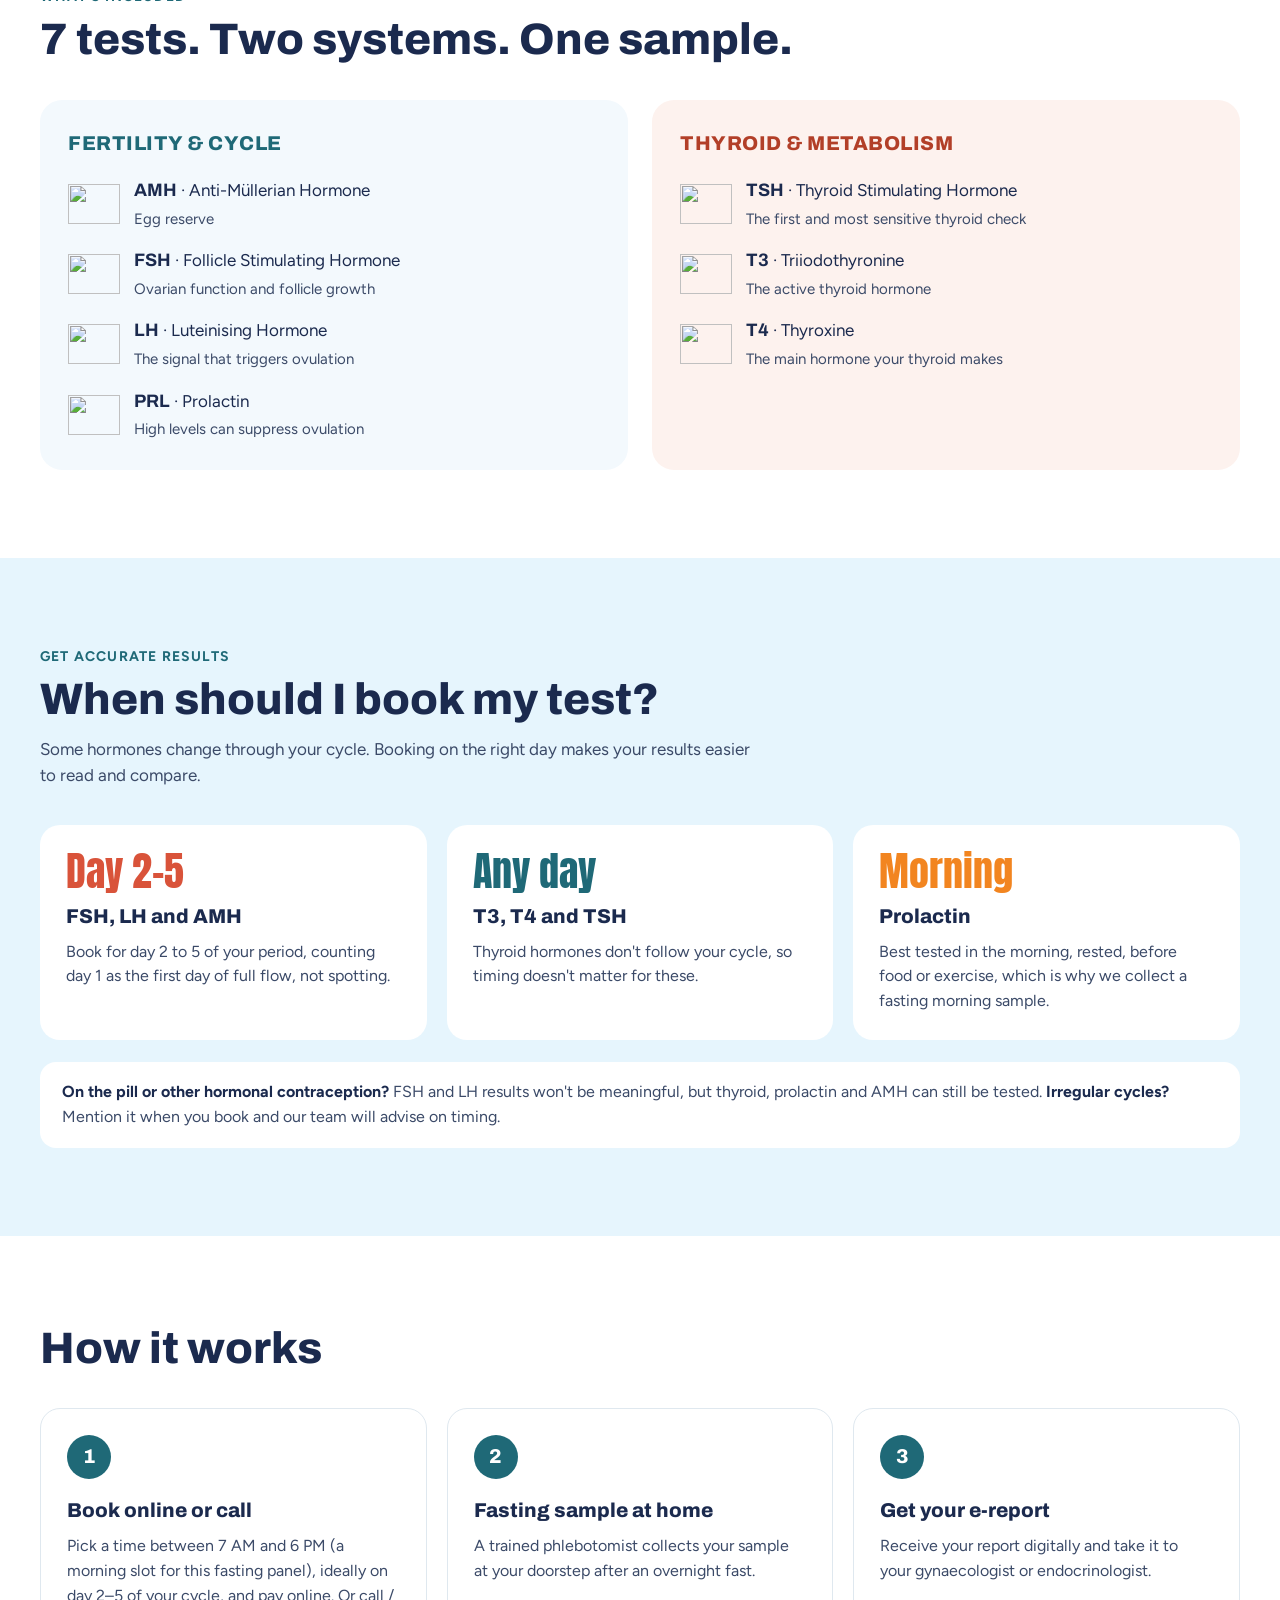
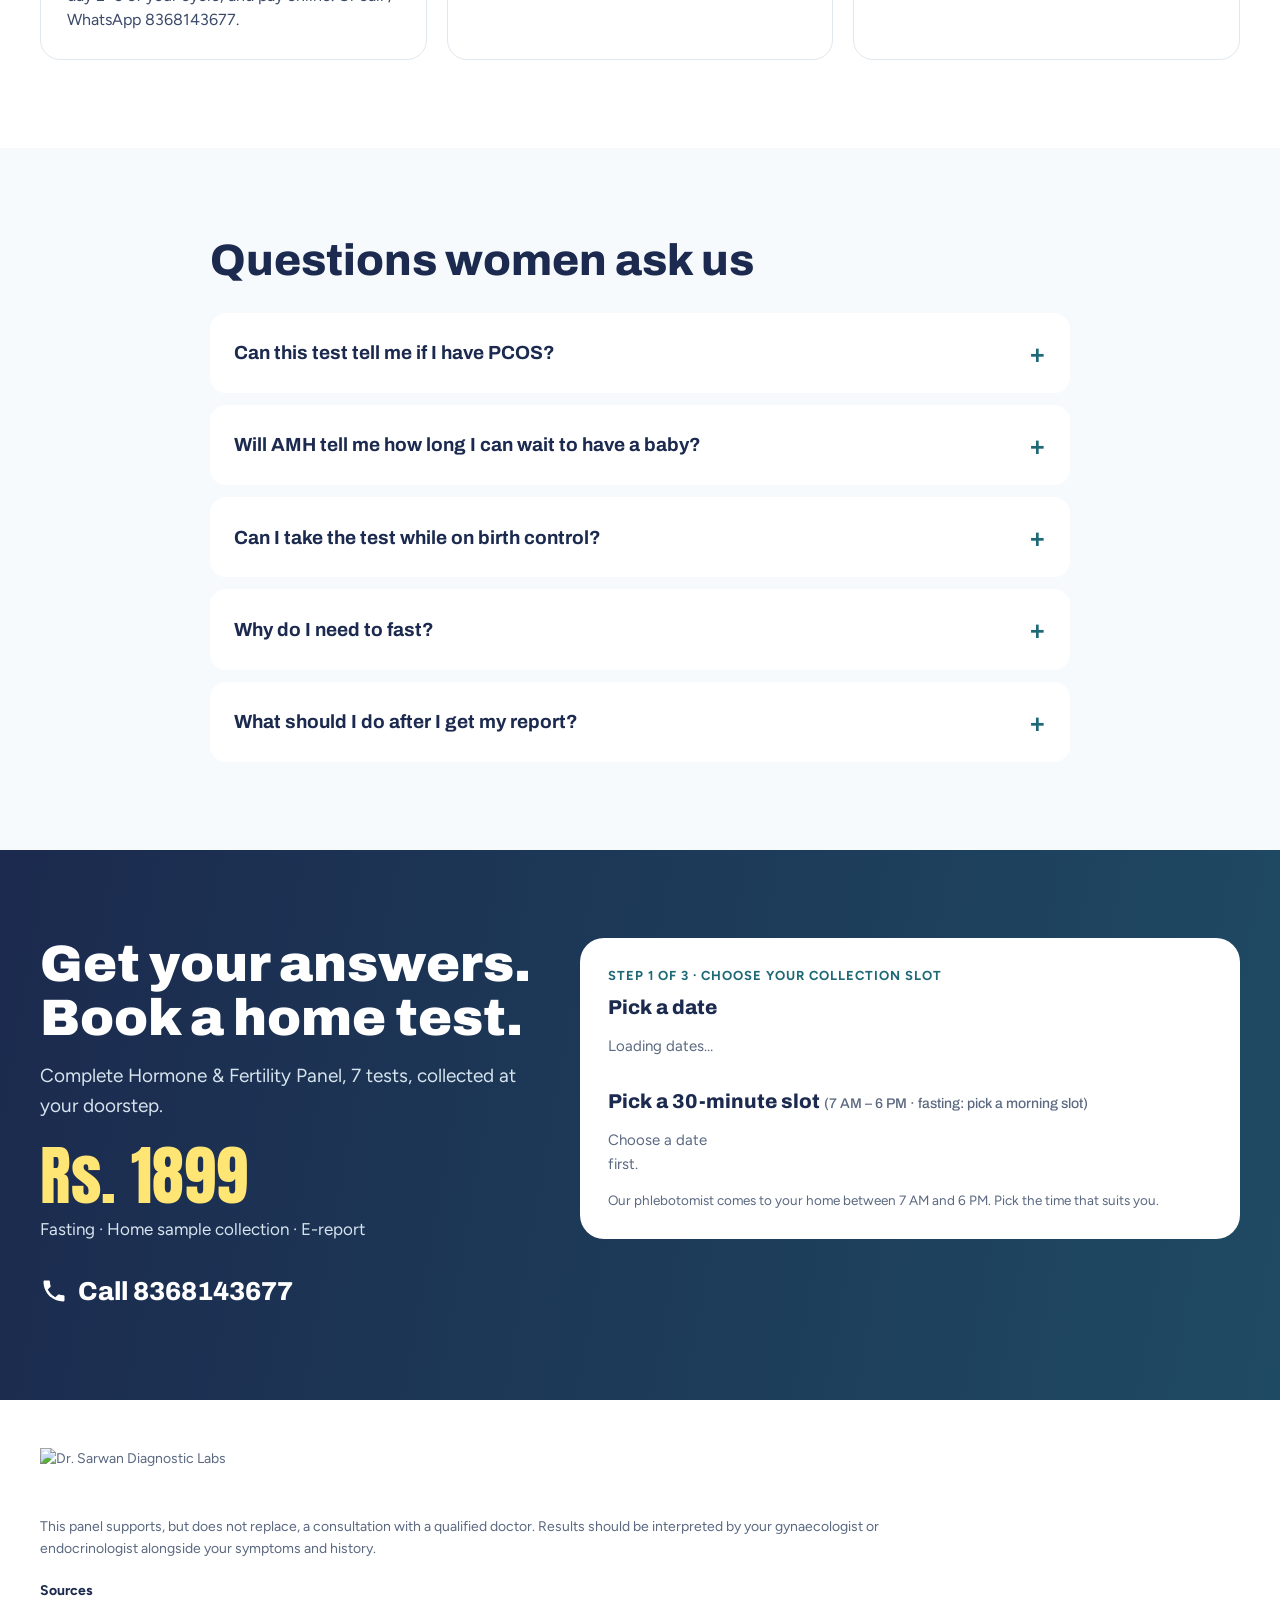
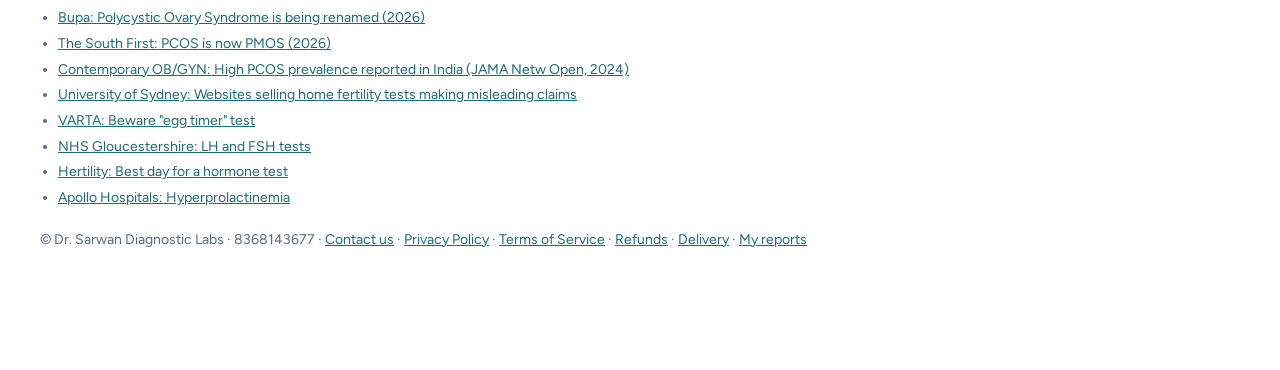
==== commit d909886a: "Instamojo online payment, package pages with AI editor, 7 AM–6 PM unlimited slots - Instamojo (API v" ====
--- a/public/index.html
+++ b/public/index.html
@@ -254,7 +254,7 @@
 <div style="max-width: 1200px; margin: 0 auto">
 <h2 style="margin: 0 0 36px; font-family: Archivo, sans-serif; font-weight: 800; font-size: clamp(30px, 3.6vw, 44px); line-height: 1.1">How it works</h2>
 <ol style="margin: 0; padding: 0; list-style: none; display: grid; grid-template-columns: repeat(auto-fit, minmax(260px, 1fr)); gap: 20px">
-<li style="border: 1px solid #dfe8ef; border-radius: 20px; padding: 26px"><span style="display: inline-flex; width: 44px; height: 44px; border-radius: 50%; background: #1f6977; color: #ffffff; align-items: center; justify-content: center; font-family: Archivo, sans-serif; font-weight: 800; font-size: 20px">1</span><h3 style="margin: 16px 0 8px; font-family: Archivo, sans-serif; font-weight: 800; font-size: 20px">Book online or call</h3><p style="margin: 0; color: #3b4a68; font-size: 16px">Choose a morning slot, ideally on day 2–5 of your cycle. Call or WhatsApp 8368143677.</p></li>
+<li style="border: 1px solid #dfe8ef; border-radius: 20px; padding: 26px"><span style="display: inline-flex; width: 44px; height: 44px; border-radius: 50%; background: #1f6977; color: #ffffff; align-items: center; justify-content: center; font-family: Archivo, sans-serif; font-weight: 800; font-size: 20px">1</span><h3 style="margin: 16px 0 8px; font-family: Archivo, sans-serif; font-weight: 800; font-size: 20px">Book online or call</h3><p style="margin: 0; color: #3b4a68; font-size: 16px">Pick a time between 7 AM and 6 PM (a morning slot for this fasting panel), ideally on day 2–5 of your cycle, and pay online. Or call / WhatsApp 8368143677.</p></li>
 <li style="border: 1px solid #dfe8ef; border-radius: 20px; padding: 26px"><span style="display: inline-flex; width: 44px; height: 44px; border-radius: 50%; background: #1f6977; color: #ffffff; align-items: center; justify-content: center; font-family: Archivo, sans-serif; font-weight: 800; font-size: 20px">2</span><h3 style="margin: 16px 0 8px; font-family: Archivo, sans-serif; font-weight: 800; font-size: 20px">Fasting sample at home</h3><p style="margin: 0; color: #3b4a68; font-size: 16px">A trained phlebotomist collects your sample at your doorstep after an overnight fast.</p></li>
 <li style="border: 1px solid #dfe8ef; border-radius: 20px; padding: 26px"><span style="display: inline-flex; width: 44px; height: 44px; border-radius: 50%; background: #1f6977; color: #ffffff; align-items: center; justify-content: center; font-family: Archivo, sans-serif; font-weight: 800; font-size: 20px">3</span><h3 style="margin: 16px 0 8px; font-family: Archivo, sans-serif; font-weight: 800; font-size: 20px">Get your e-report</h3><p style="margin: 0; color: #3b4a68; font-size: 16px">Receive your report digitally and take it to your gynaecologist or endocrinologist.</p></li>
 </ol>
@@ -278,9 +278,9 @@
 <div style="max-width: 1200px; margin: 0 auto; display: flex; flex-wrap: wrap; gap: 40px; align-items: flex-start">
 <div style="flex: 1 1 360px; min-width: 0">
 <h2 style="margin: 0 0 16px; font-family: Archivo, sans-serif; font-weight: 900; font-size: clamp(32px, 4vw, 52px); line-height: 1.05">Get your answers.<br>Book a home test.</h2>
-<p style="margin: 0 0 24px; font-size: 19px; color: #d6e4ee">Complete Hormone &amp; Fertility Panel, 7 tests, collected at your doorstep.</p>
-<p style="margin: 0; font-family: Anton, sans-serif; font-size: 64px; line-height: 1; color: #ffe574">Rs. 1899</p>
-<p style="margin: 8px 0 28px; color: #d6e4ee">Fasting · Home sample collection · E-report</p>
+<p data-pk="book-sub" style="margin: 0 0 24px; font-size: 19px; color: #d6e4ee">Complete Hormone &amp; Fertility Panel, 7 tests, collected at your doorstep.</p>
+<p data-pk="book-price" style="margin: 0; font-family: Anton, sans-serif; font-size: 64px; line-height: 1; color: #ffe574">Rs. 1899</p>
+<p data-pk="book-meta" style="margin: 8px 0 28px; color: #d6e4ee">Fasting · Home sample collection · E-report</p>
 <a href="tel:8368143677" style="color: #ffffff; text-decoration: none; display: inline-flex; align-items: center; gap: 10px; font-family: Archivo, sans-serif; font-weight: 800; font-size: 26px"><svg aria-hidden="true" viewBox="0 0 24 24" width="28" height="28"><path fill="currentColor" d="M6.6 10.8c1.4 2.8 3.8 5.1 6.6 6.6l2.2-2.2c.3-.3.7-.4 1-.2 1.1.4 2.3.6 3.6.6.6 0 1 .4 1 1V20c0 .6-.4 1-1 1C10.6 21 3 13.4 3 4c0-.6.4-1 1-1h3.5c.6 0 1 .4 1 1 0 1.3.2 2.5.6 3.6.1.3 0 .7-.2 1L6.6 10.8z"></path></svg>Call 8368143677</a>
 </div>
 <div id="booker" style="flex: 1 1 min(100%, 520px); min-width: 0; background: #ffffff; color: #1b2a4e; border-radius: 24px; padding: 28px">
@@ -290,9 +290,9 @@
 <p class="bk-kicker" id="bk-step1-kicker">Step 1 of 3 · Choose your collection slot</p>
 <h3 class="bk-h">Pick a date</h3>
 <div id="bk-dates" class="bk-chips" role="group" aria-label="Collection date"><span class="bk-muted">Loading dates…</span></div>
-<h3 class="bk-h" style="margin-top: 22px">Pick a 30-minute slot <span class="bk-muted" style="font-weight: 500; font-size: 14px">(6 AM – 11 AM, fasting)</span></h3>
+<h3 class="bk-h" style="margin-top: 22px">Pick a 30-minute slot <span class="bk-muted" data-pk="slot-hint" style="font-weight: 500; font-size: 14px">(7 AM – 6 PM · fasting: pick a morning slot)</span></h3>
 <div id="bk-slots" class="bk-slots" role="group" aria-label="Collection time slot"><span class="bk-muted">Choose a date first.</span></div>
-<p class="bk-note">One home collection per slot, so slots fill up fast. Booked slots are greyed out.</p>
+<p class="bk-note">Our phlebotomist comes to your home between 7 AM and 6 PM. Pick the time that suits you.</p>
 </div>
 
 <form data-step="2" hidden id="bk-form" novalidate>
@@ -314,8 +314,18 @@
 </div>
 <p id="bk-err2" class="bk-err" role="alert"></p>
 <button type="submit" class="bk-btn" id="bk-continue">Continue to payment · Rs. <span class="bk-amt">1899</span></button>
-<p class="bk-note">Your slot is confirmed as soon as you pay and upload the payment screenshot.</p>
+<p class="bk-note" id="bk-form-note">Your slot is confirmed as soon as you pay and upload the payment screenshot.</p>
 </form>
+
+<div data-step="pay" hidden>
+<p class="bk-kicker">Step 3 of 3 · Pay online</p>
+<div class="bk-picked"><span id="bk-pay-ref"></span></div>
+<p style="margin: 0; font-family: Anton, sans-serif; font-size: 40px; line-height: 1">Rs. <span class="bk-amt">1899</span></p>
+<p id="bk-pay-status" style="margin: 10px 0 0; color: #3b4a68; font-size: 15.5px">Taking you to our secure payment page (UPI, cards, net banking, wallets)…</p>
+<p id="bk-err-pay" class="bk-err" role="alert"></p>
+<button type="button" class="bk-btn" id="bk-pay-btn">Pay Rs. <span class="bk-amt">1899</span> securely</button>
+<p class="bk-note">Payments are processed by Instamojo. Your slot is booked as soon as the payment goes through. Trouble paying? Call/WhatsApp <a href="tel:8368143677">8368143677</a> with your booking ref.</p>
+</div>
 
 <div data-step="3" hidden>
 <p class="bk-kicker">Step 3 of 3 · Pay by UPI</p>
@@ -351,14 +361,14 @@
 
 <div data-step="4" hidden>
 <div style="width: 56px; height: 56px; border-radius: 50%; background: #e3f4ef; display: flex; align-items: center; justify-content: center; margin-bottom: 14px"><svg aria-hidden="true" viewBox="0 0 24 24" width="30" height="30"><path d="M5 12.5l4.5 4.5L19 7.5" fill="none" stroke="#1f6977" stroke-width="2.6" stroke-linecap="round" stroke-linejoin="round"/></svg></div>
-<h3 class="bk-h" style="font-size: 26px">Payment submitted!</h3>
+<h3 class="bk-h" style="font-size: 26px" id="bk-done-h">Payment submitted!</h3>
 <p style="margin: 8px 0 0; font-size: 17px">Ref <strong id="bk-done-ref"></strong> · <span id="bk-done-slot"></span></p>
 <div style="margin-top: 18px; background: #e9f8ee; border: 1.5px solid #25d366; border-radius: 16px; padding: 16px">
-<p style="margin: 0; font-weight: 800; font-family: Archivo, sans-serif; font-size: 18px; color: #12512b">Last step: send your booking to us on WhatsApp</p>
-<p style="margin: 6px 0 0; color: #23432f; font-size: 15px">Your details are already filled in. Please attach your payment screenshot so we can confirm your slot faster.</p>
+<p style="margin: 0; font-weight: 800; font-family: Archivo, sans-serif; font-size: 18px; color: #12512b" id="bk-done-wa-h">Last step: send your booking to us on WhatsApp</p>
+<p style="margin: 6px 0 0; color: #23432f; font-size: 15px" id="bk-done-wa-p">Your details are already filled in. Please attach your payment screenshot so we can confirm your slot faster.</p>
 <a id="bk-done-wa" class="bk-btn" style="margin-top: 14px; background: #1fa855" target="_blank" rel="noopener" href="https://wa.me/918368143677"><svg aria-hidden="true" viewBox="0 0 24 24" width="22" height="22" style="vertical-align: -5px; margin-right: 8px"><path fill="#fff" d="M12 2a10 10 0 0 0-8.6 15.1L2 22l5-1.3A10 10 0 1 0 12 2zm0 18.2a8.2 8.2 0 0 1-4.2-1.2l-.3-.2-3 .8.8-2.9-.2-.3A8.2 8.2 0 1 1 12 20.2zm4.5-6.1c-.2-.1-1.5-.7-1.7-.8-.2-.1-.4-.1-.6.1l-.8 1c-.1.2-.3.2-.5.1a6.7 6.7 0 0 1-3.3-2.9c-.2-.4.2-.4.7-1.3.1-.2 0-.3 0-.4l-.8-1.8c-.2-.5-.4-.4-.6-.4h-.5a1 1 0 0 0-.7.3 3 3 0 0 0-.9 2.2 5.2 5.2 0 0 0 1.1 2.7 11.8 11.8 0 0 0 4.5 4c1.7.7 2.3.8 3.2.6.5-.1 1.5-.6 1.7-1.2.2-.6.2-1.1.2-1.2-.1-.1-.3-.2-.5-.3z"/></svg>Send booking on WhatsApp</a>
 </div>
-<p style="margin: 14px 0 0; color: #3b4a68">We'll verify your payment and confirm your slot on WhatsApp. Please fast for 10–12 hours overnight before your slot (water is fine).</p>
+<p data-pk="done-note" style="margin: 14px 0 0; color: #3b4a68">We'll verify your payment and confirm your slot on WhatsApp. Please fast for 10–12 hours overnight before your slot (water is fine).</p>
 </div>
 
 </div>
@@ -368,8 +378,8 @@
 <footer style="background: #ffffff; padding: 48px 24px 120px">
 <div style="max-width: 1200px; margin: 0 auto; display: flex; flex-direction: column; gap: 20px; font-size: 14px; color: #5a6880">
 <img src="/assets/logo.png" alt="Dr. Sarwan Diagnostic Labs" style="height: 48px; width: auto; align-self: flex-start">
-<p style="margin: 0; max-width: 860px">This panel supports, but does not replace, a consultation with a qualified doctor. Results should be interpreted by your gynaecologist or endocrinologist alongside your symptoms and history.</p>
-<div>
+<p data-pk="disclaimer" style="margin: 0; max-width: 860px">This panel supports, but does not replace, a consultation with a qualified doctor. Results should be interpreted by your gynaecologist or endocrinologist alongside your symptoms and history.</p>
+<div data-pk="sources">
 <p style="margin: 0 0 6px; font-weight: 700; color: #1b2a4e">Sources</p>
 <ul style="margin: 0; padding-left: 18px; display: flex; flex-direction: column; gap: 4px">
 <li><a href="https://www.bupa.co.uk/newsroom/ourviews/pcos-to-pmos">Bupa: Polycystic Ovary Syndrome is being renamed (2026)</a></li>
@@ -388,7 +398,7 @@
 
 <div class="bookbar" style="position: fixed; left: 0; right: 0; bottom: 0; z-index: 30; background: #ffffff; border-top: 1px solid #dfe8ef; box-shadow: 0 -6px 18px rgba(20,40,70,0.08)">
 <div style="max-width: 1200px; margin: 0 auto; padding: 12px 24px; display: flex; flex-wrap: wrap; align-items: center; justify-content: space-between; gap: 12px">
-<p style="margin: 0; font-weight: 600; font-size: 15px"><span class="hide-sm">Hormone &amp; Fertility Panel · </span>7 tests · <span style="font-family: Anton, sans-serif; font-size: 22px; font-weight: 400">Rs. 1899</span></p>
+<p data-pk="bar" style="margin: 0; font-weight: 600; font-size: 15px"><span class="hide-sm">Hormone &amp; Fertility Panel · </span>7 tests · <span style="font-family: Anton, sans-serif; font-size: 22px; font-weight: 400">Rs. 1899</span></p>
 <a href="#book" style="background: #1f6977; color: #ffffff; text-decoration: none; font-family: Archivo, sans-serif; font-weight: 800; font-size: 16px; padding: 12px 24px; border-radius: 999px; min-height: 44px; box-sizing: border-box; display: inline-flex; align-items: center">Book Home Test</a>
 </div>
 </div>
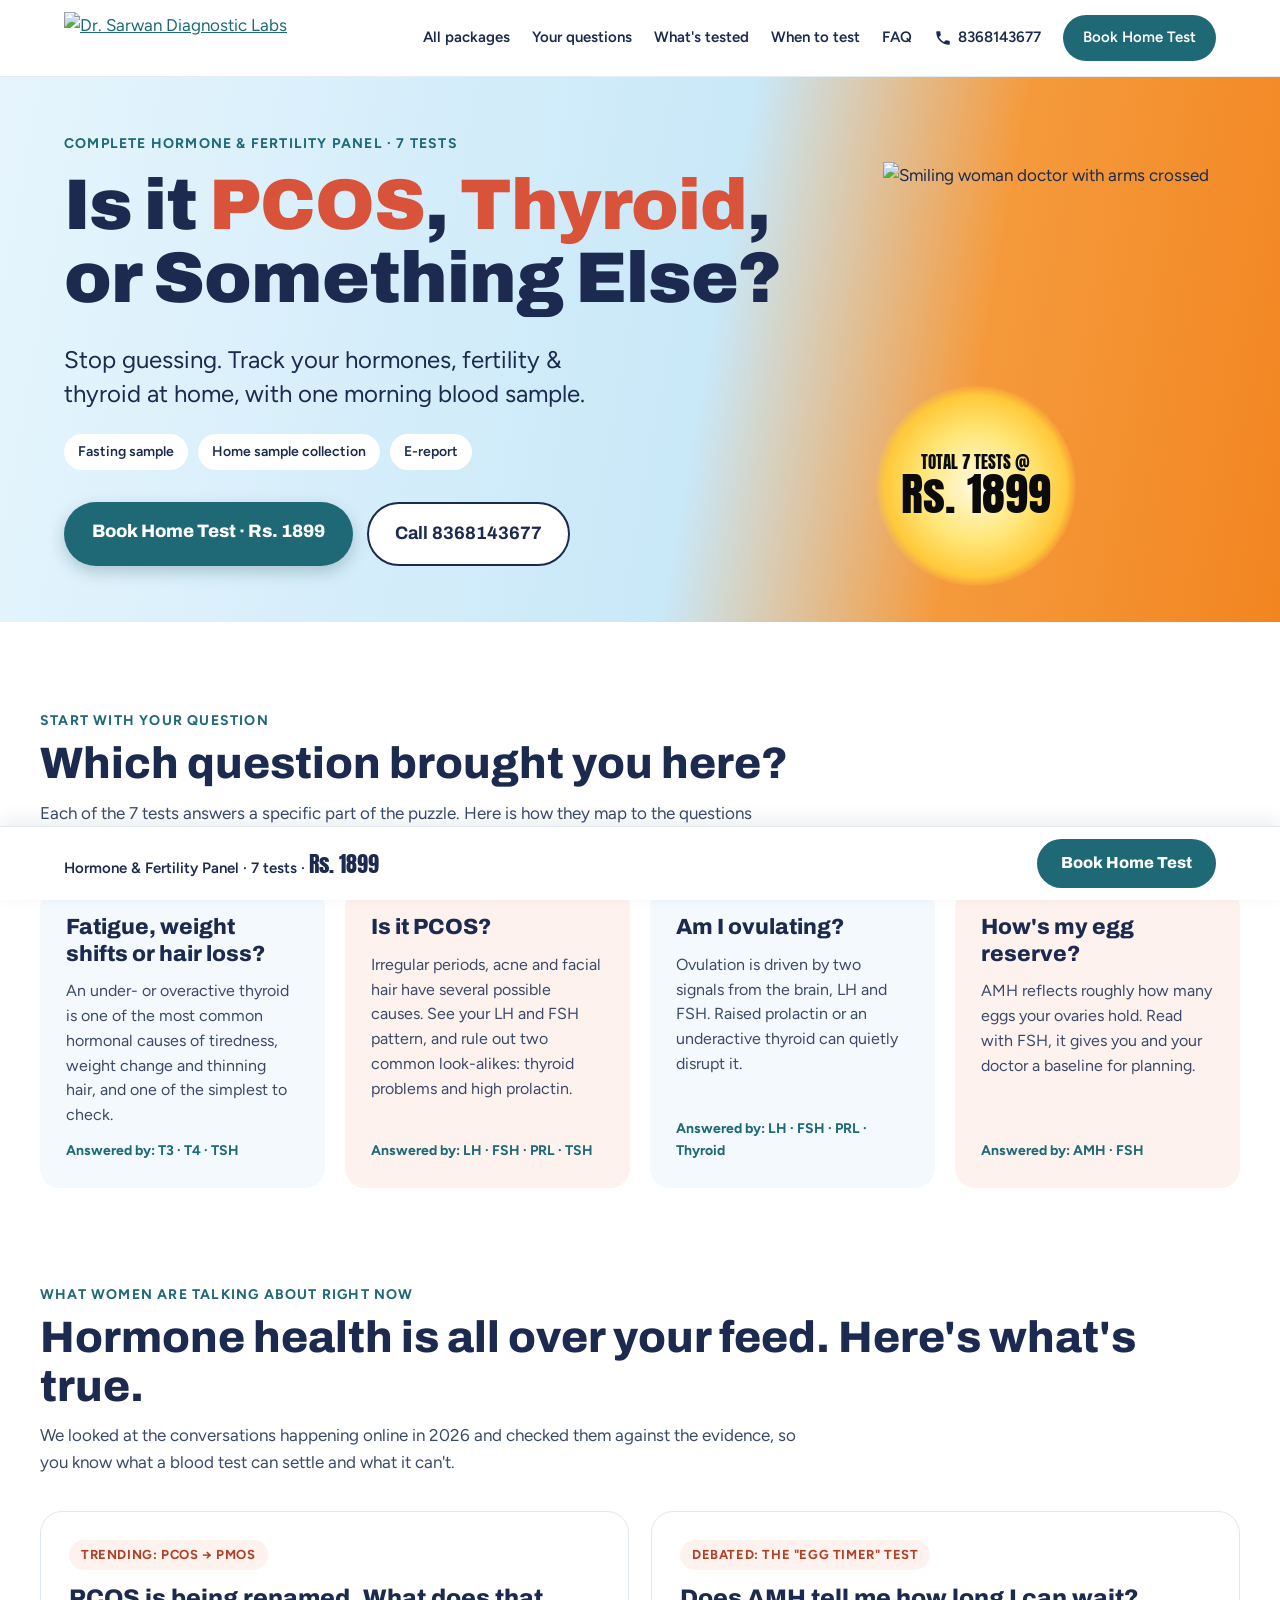
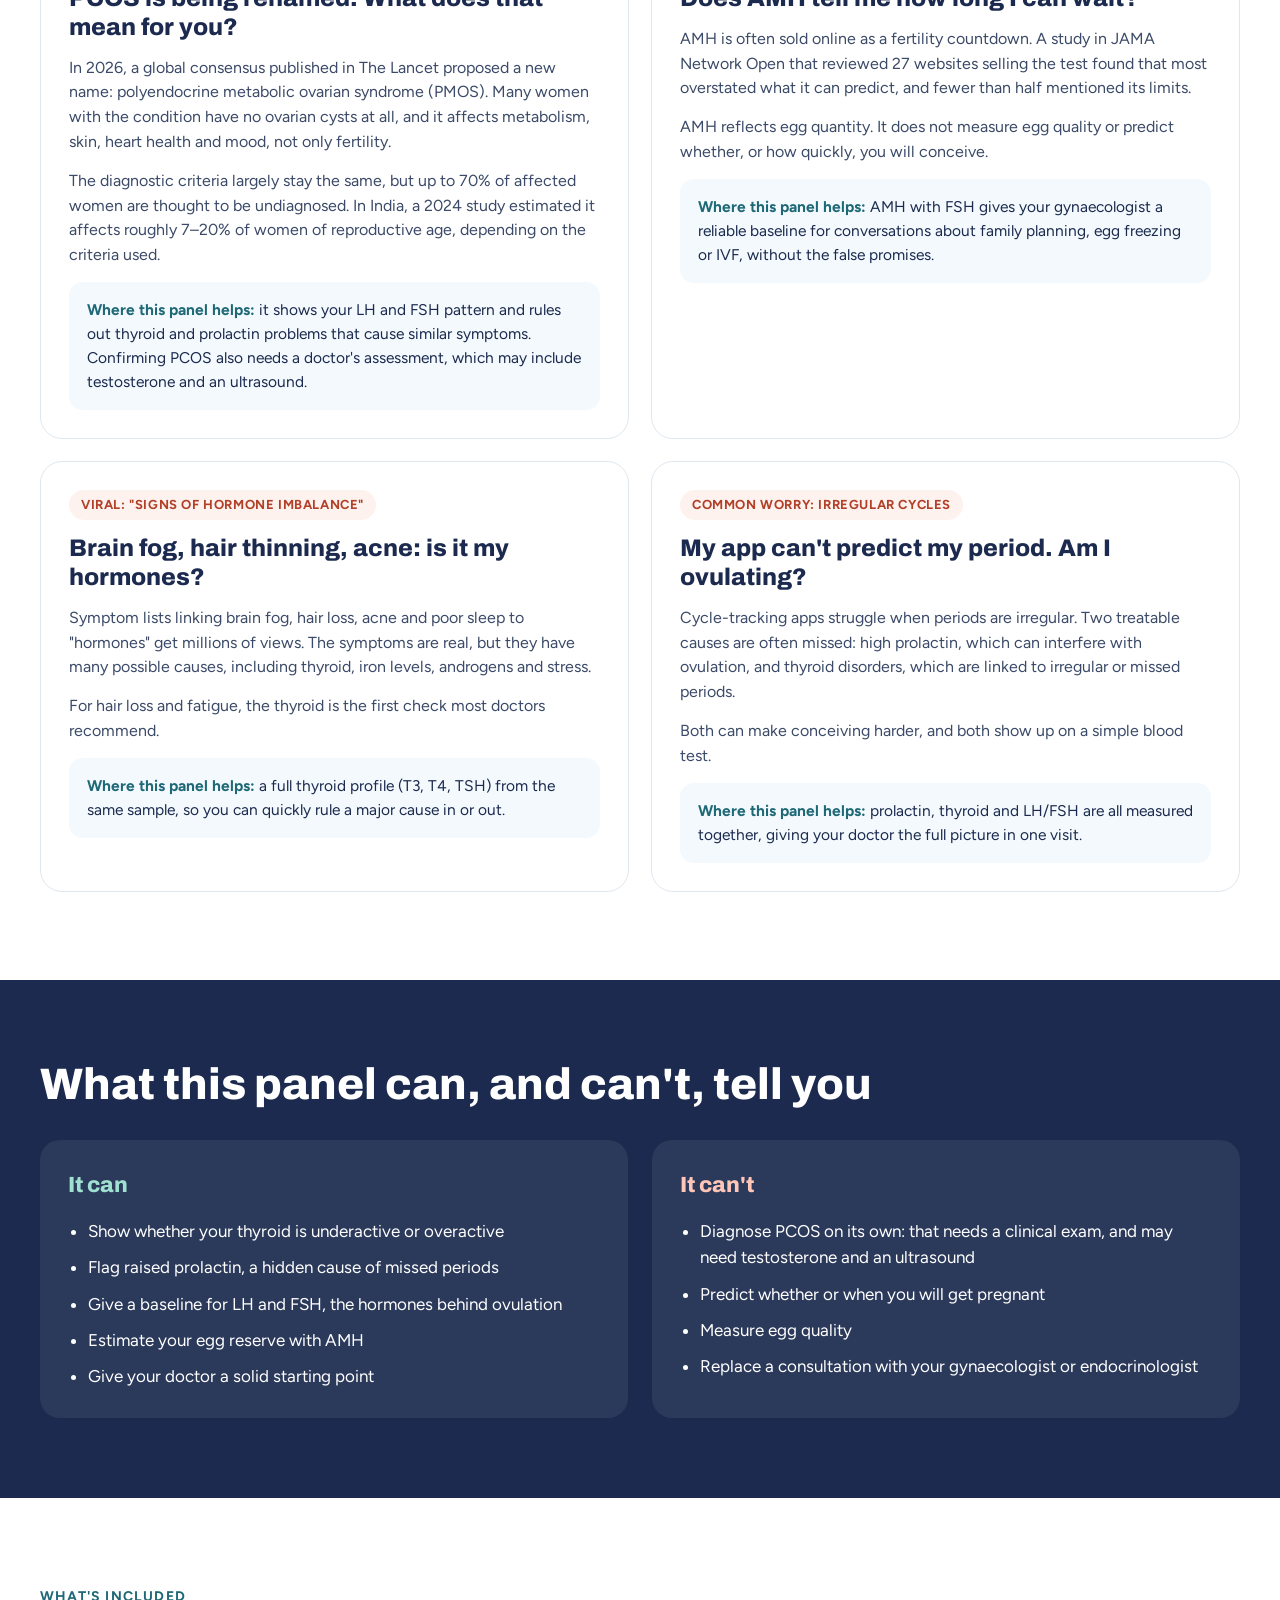
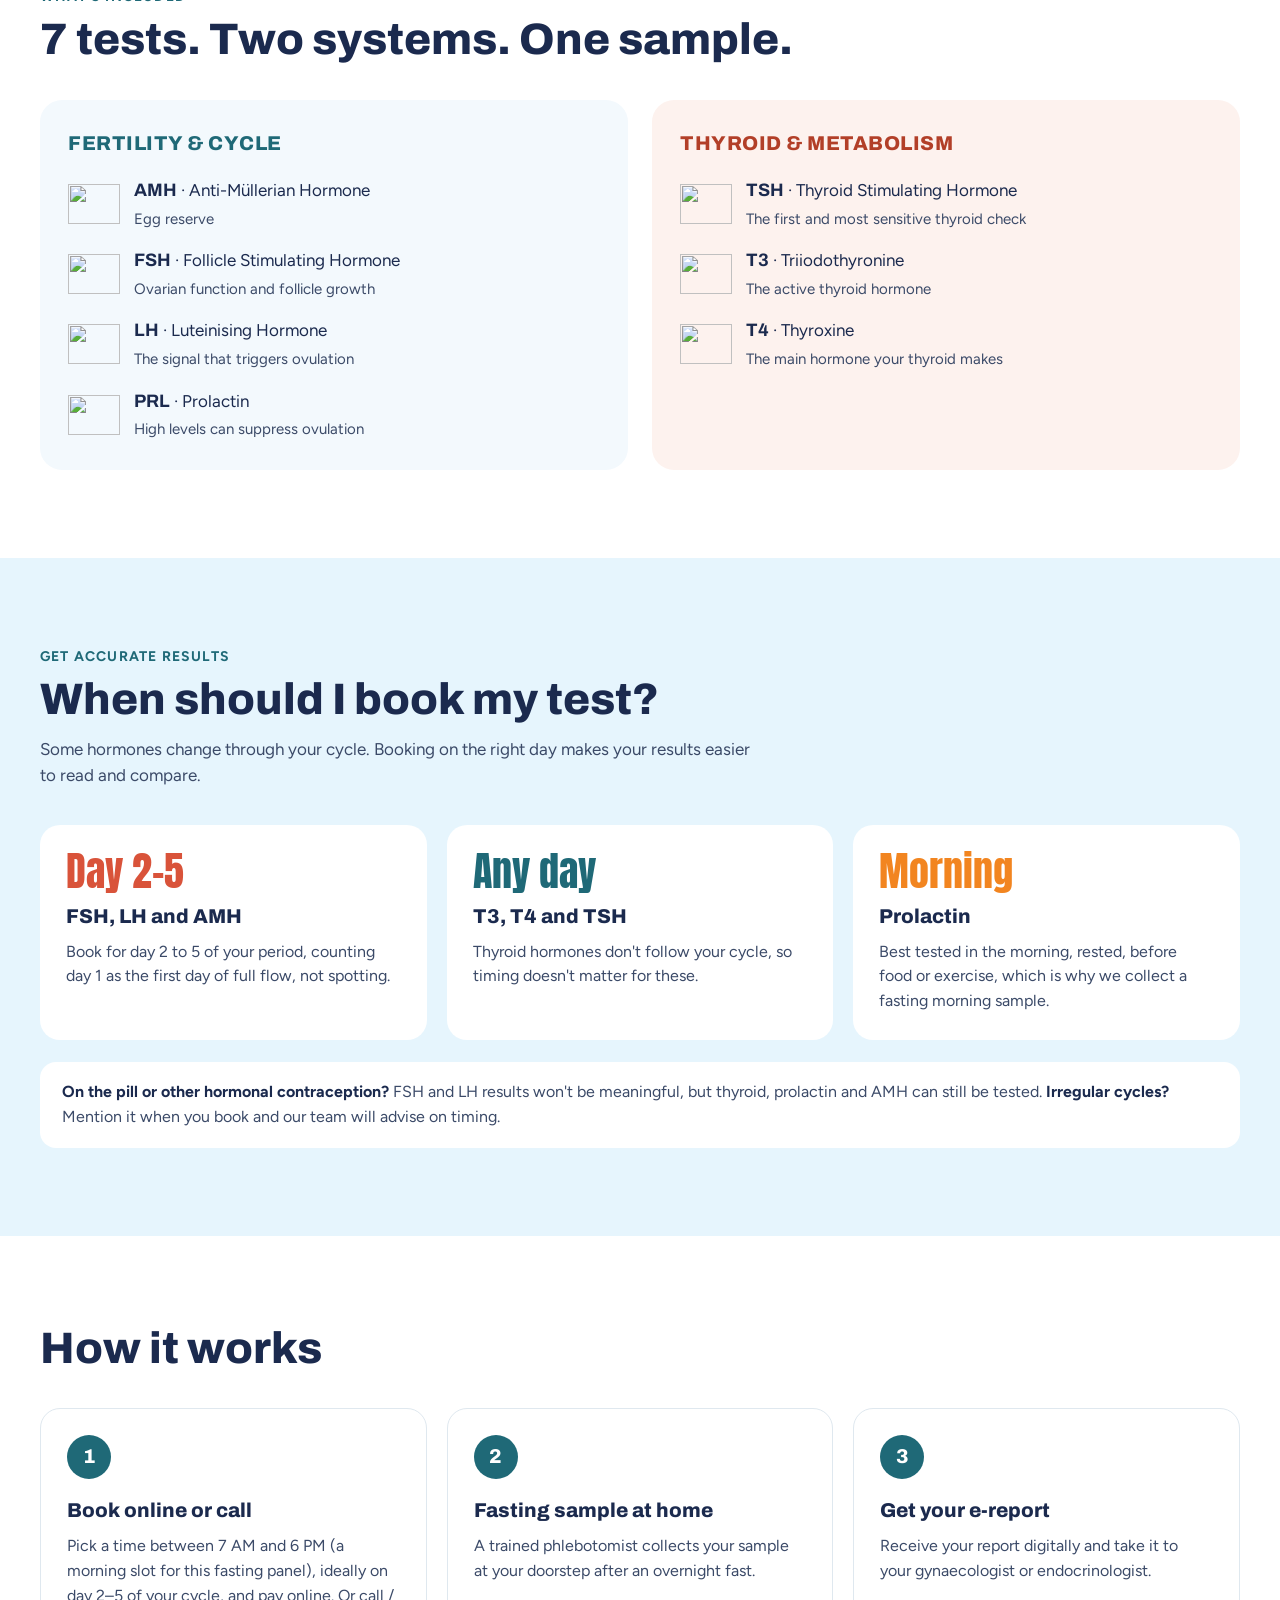
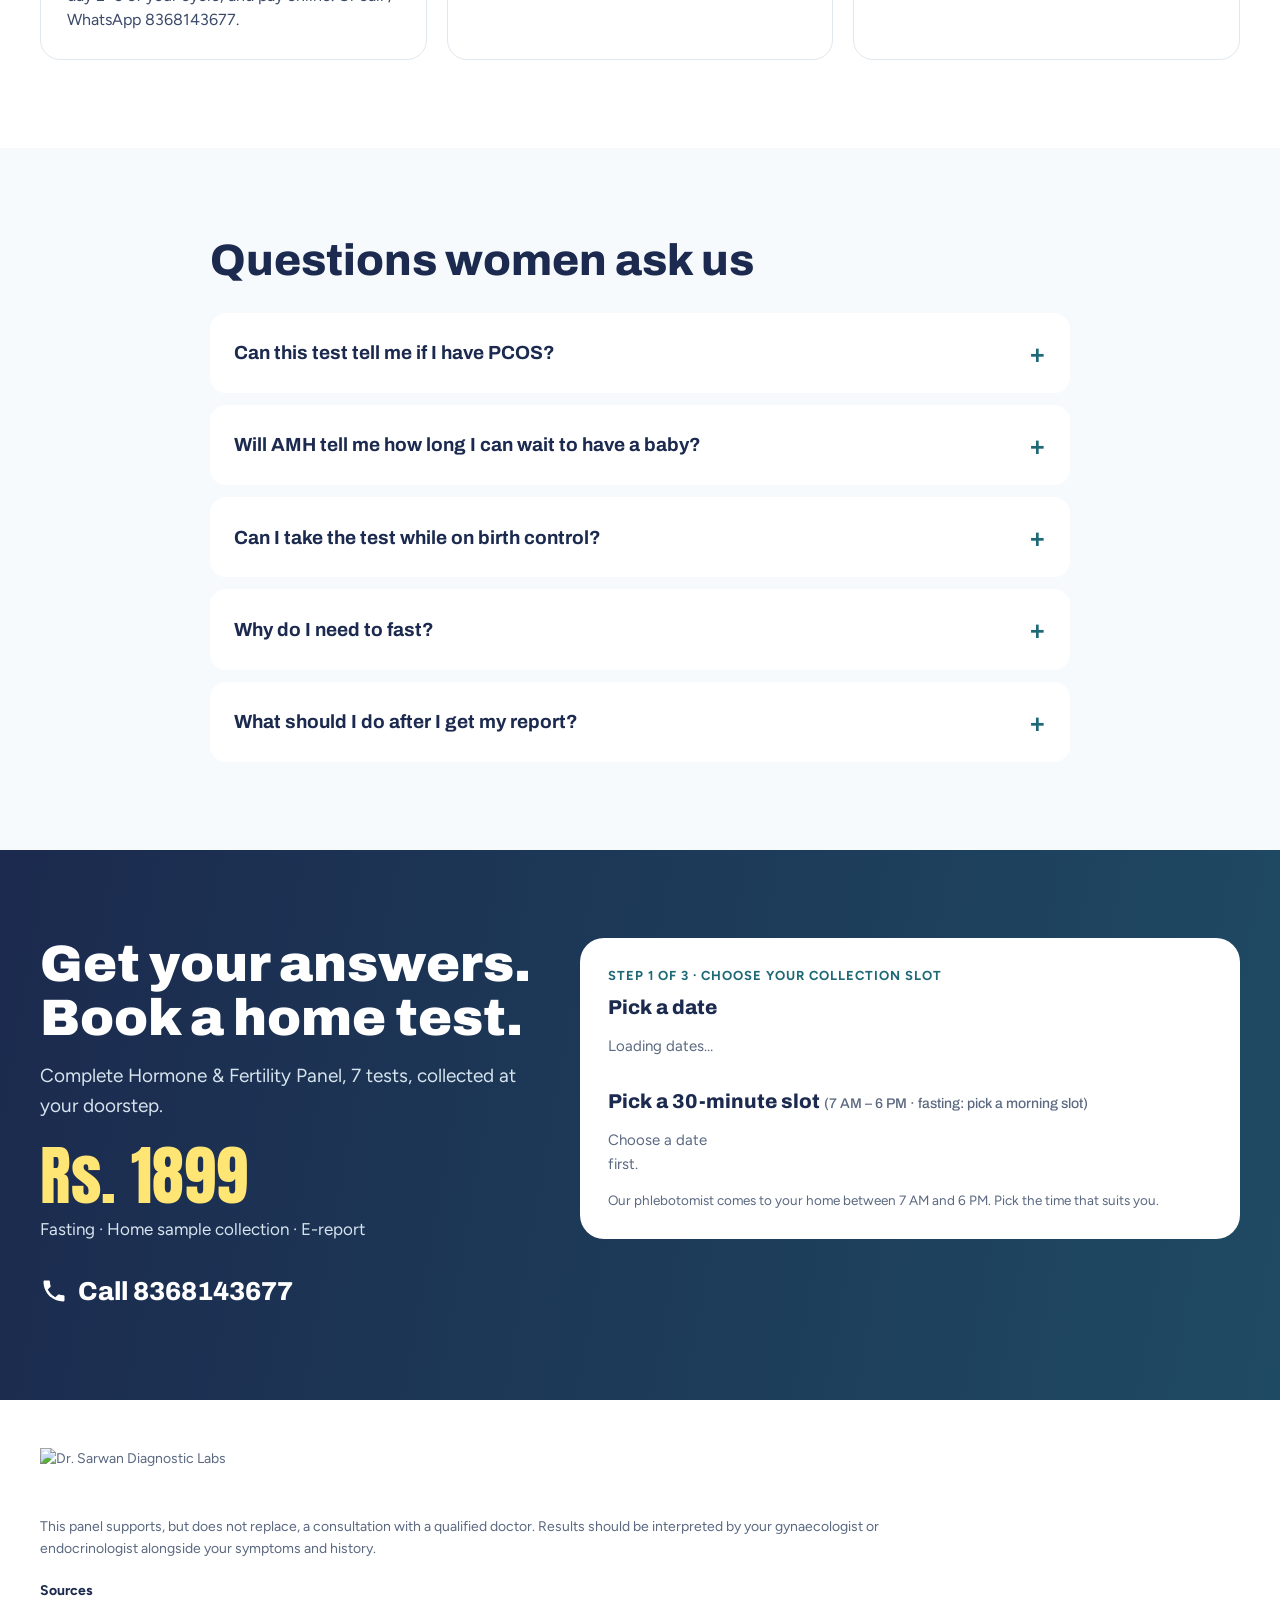
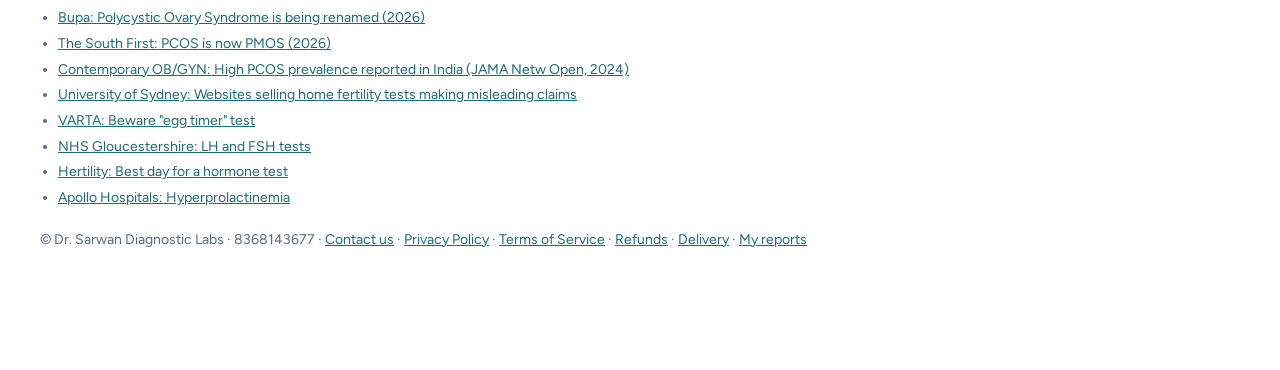
==== commit c9ba84f1: "Home page = our story timeline + package cards; package pages move to /package/<slug> - "/" renders " ====
--- a/public/index.html
+++ b/public/index.html
@@ -60,8 +60,9 @@
 
 <header style="background: #ffffff; border-bottom: 1px solid #e3edf3; position: sticky; top: 0; z-index: 20">
 <div style="max-width: 1200px; margin: 0 auto; padding: 12px 24px; display: flex; flex-wrap: wrap; align-items: center; justify-content: space-between; gap: 12px">
-<img src="/assets/logo.png" alt="Dr. Sarwan Diagnostic Labs" style="height: 52px; width: auto">
+<a href="/" aria-label="Dr. Sarwan Diagnostic Labs – home"><img src="/assets/logo.png" alt="Dr. Sarwan Diagnostic Labs" style="height: 52px; width: auto; display: block"></a>
 <nav class="topnav" aria-label="Page sections" style="display: flex; flex-wrap: wrap; align-items: center; gap: 22px; font-weight: 600; font-size: 15px">
+<a class="navlink" href="/#packages" style="color: #1b2a4e; text-decoration: none">All packages</a>
 <a class="navlink" href="#questions" style="color: #1b2a4e; text-decoration: none">Your questions</a>
 <a class="navlink" href="#tests" style="color: #1b2a4e; text-decoration: none">What's tested</a>
 <a class="navlink" href="#timing" style="color: #1b2a4e; text-decoration: none">When to test</a>
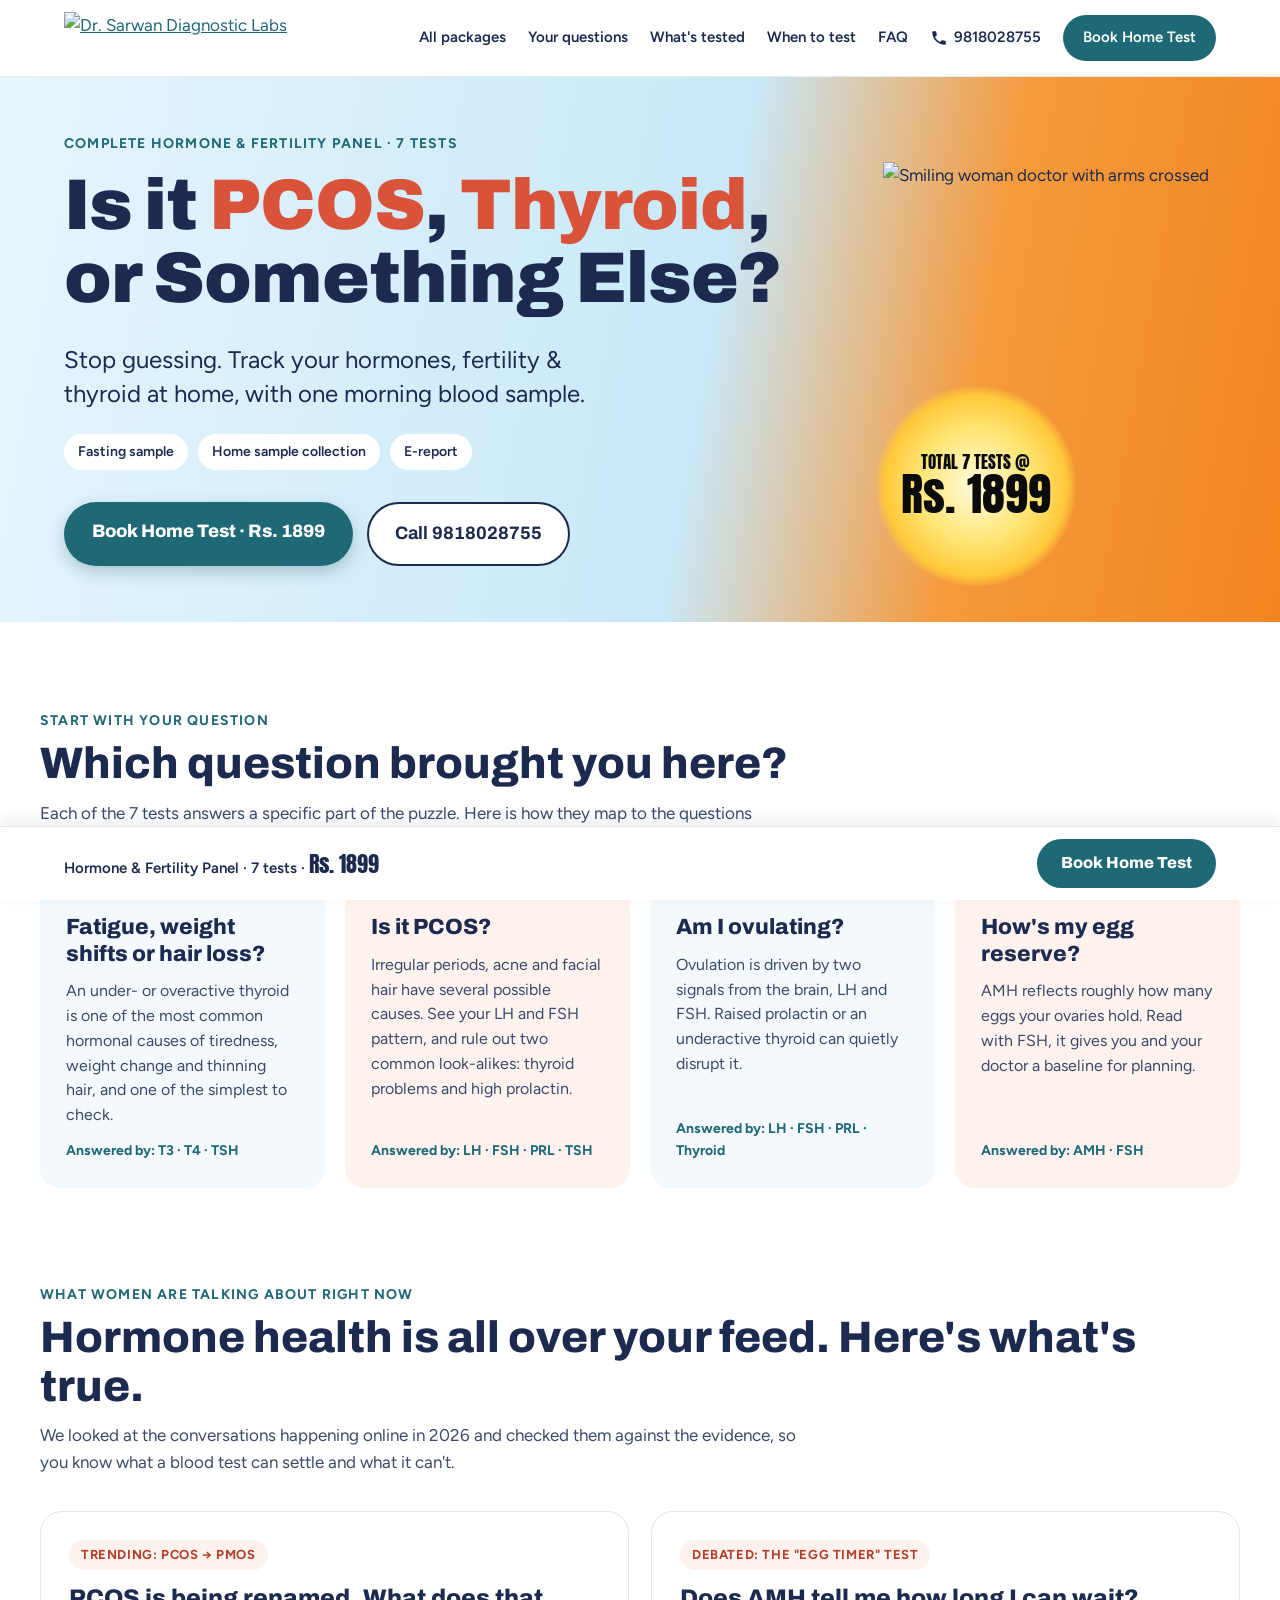
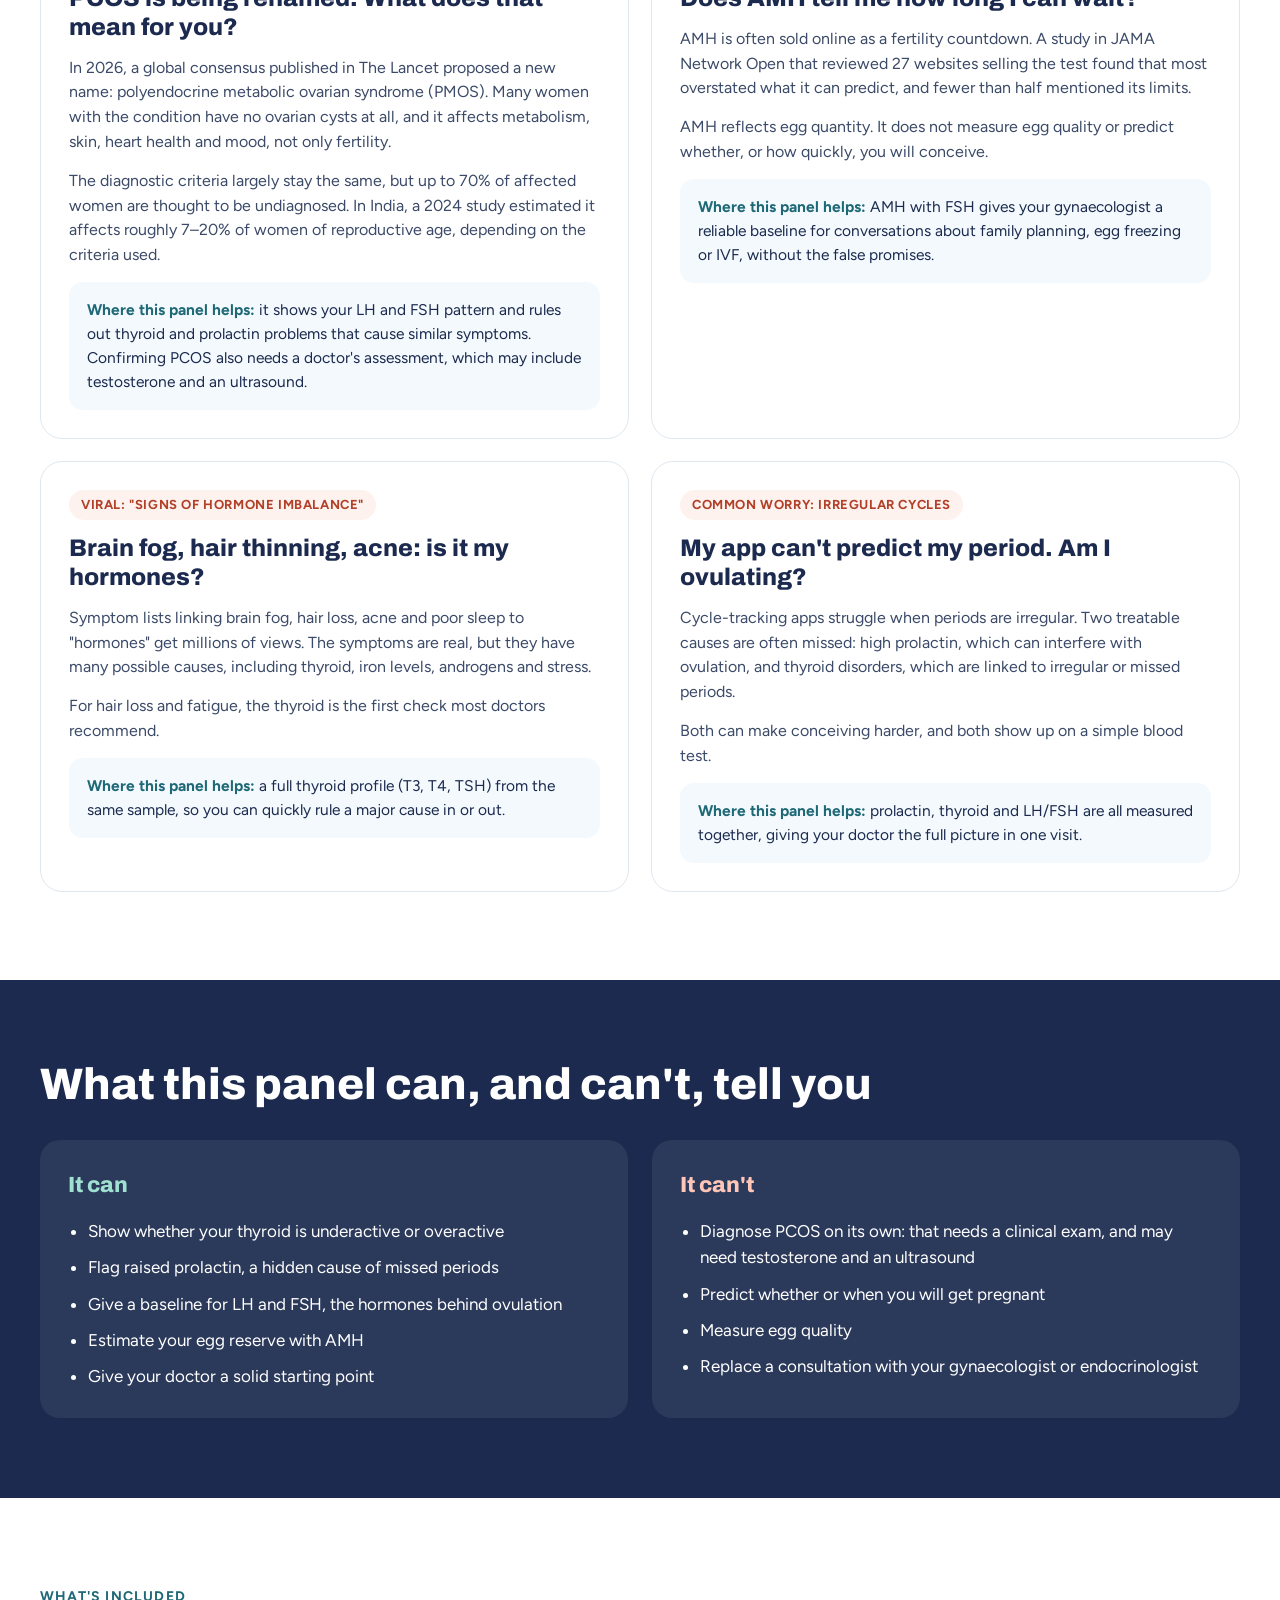
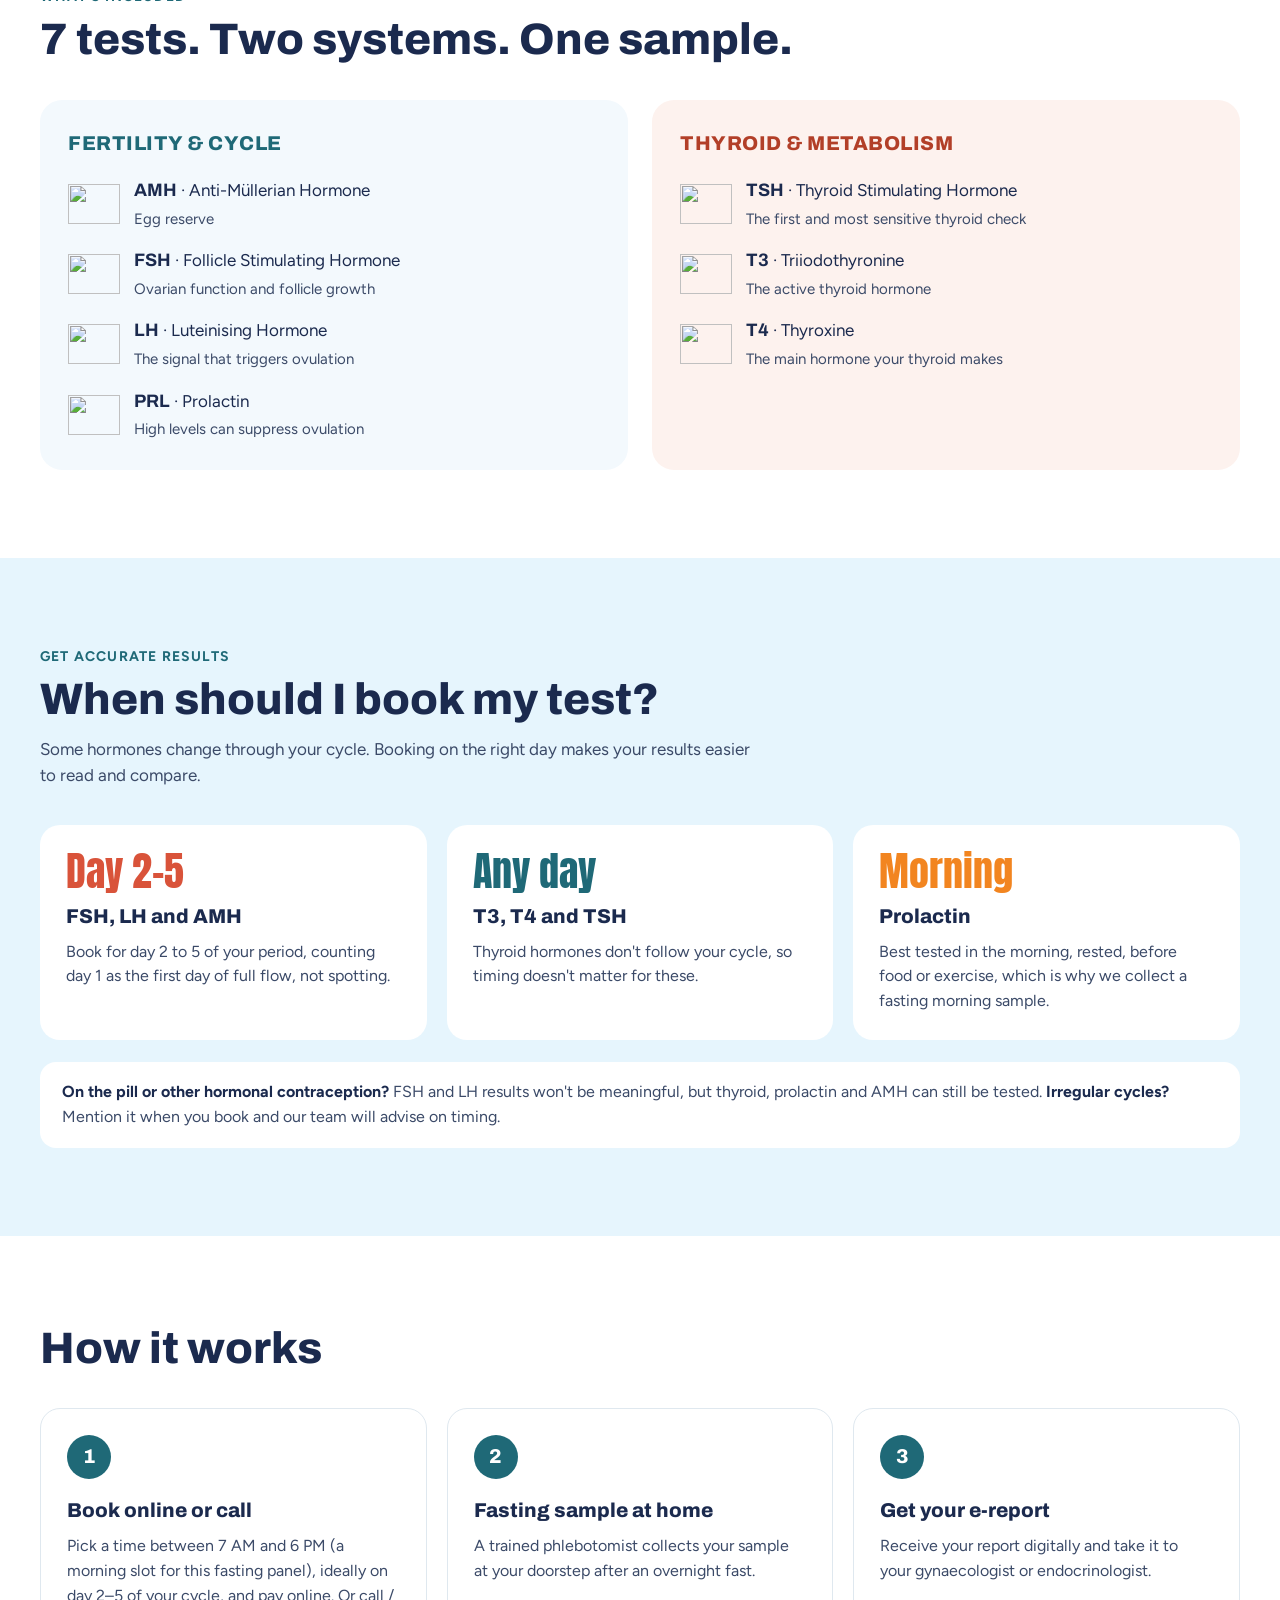
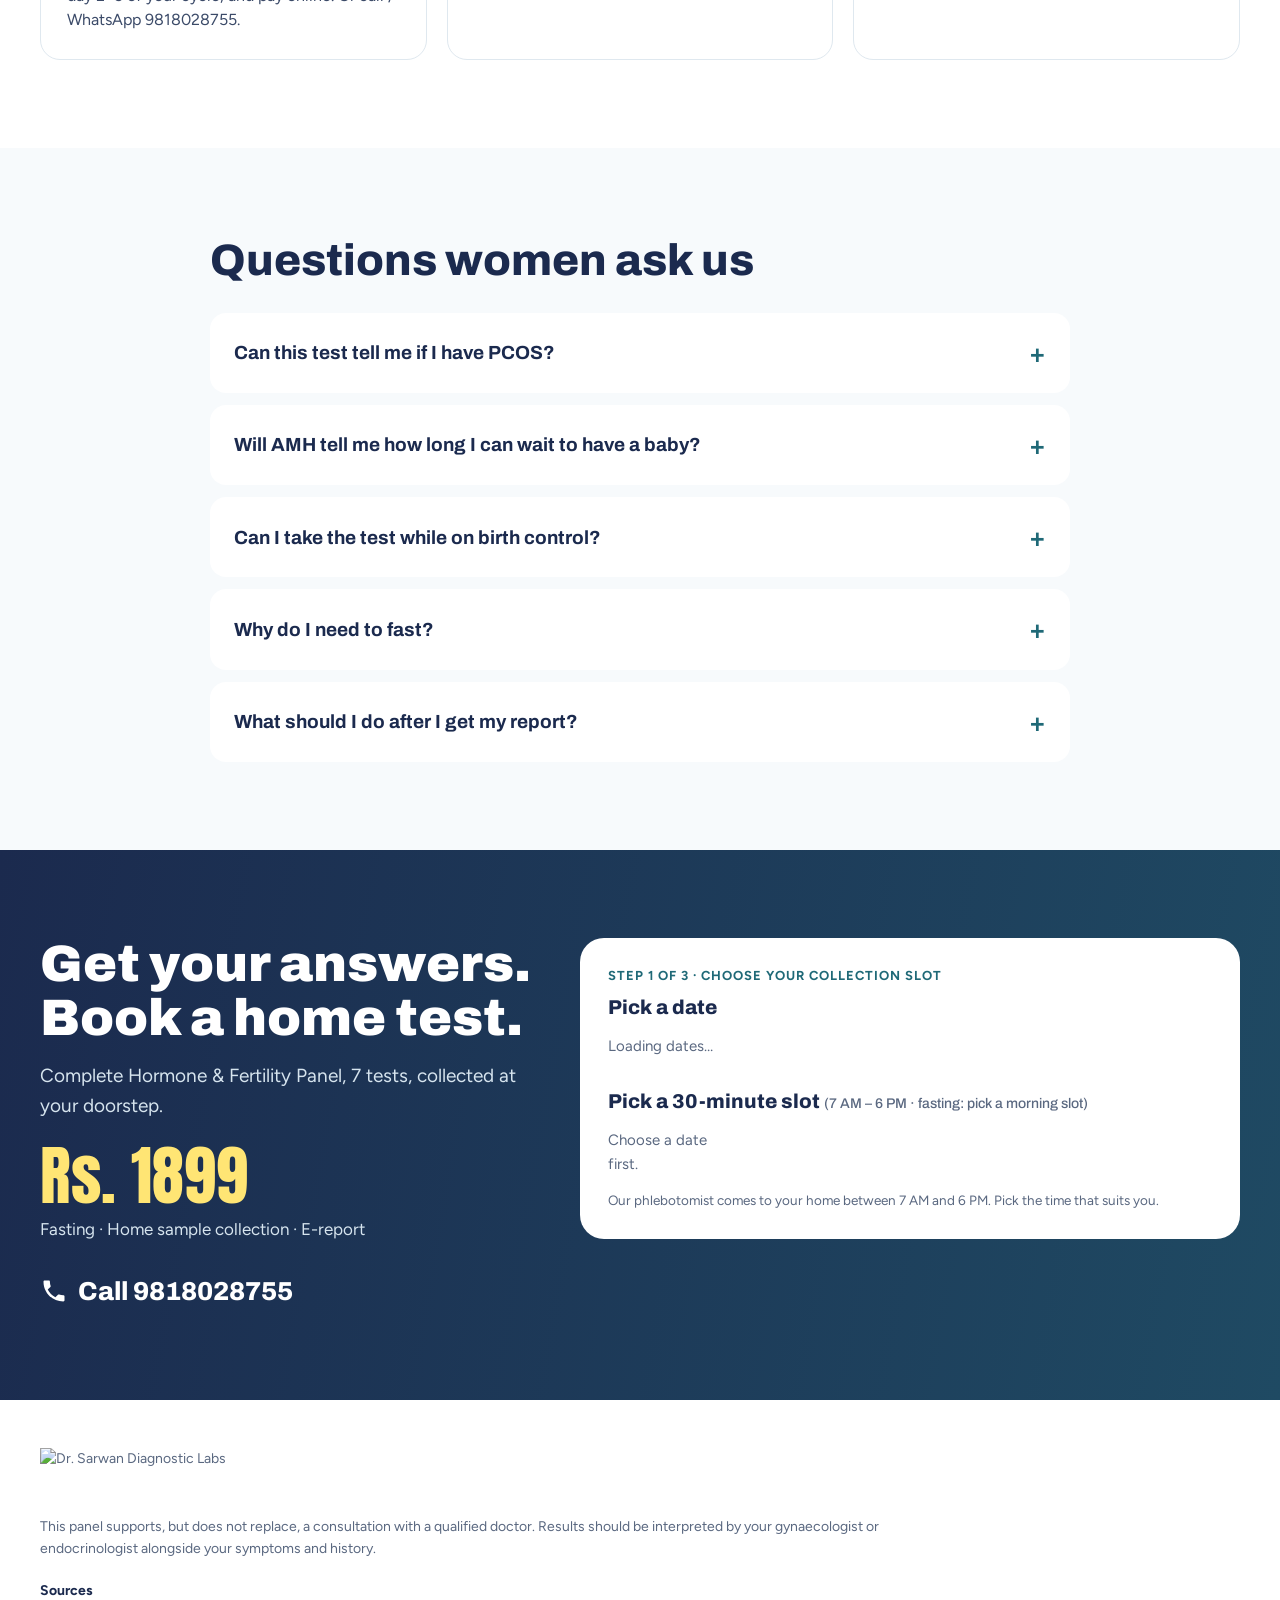
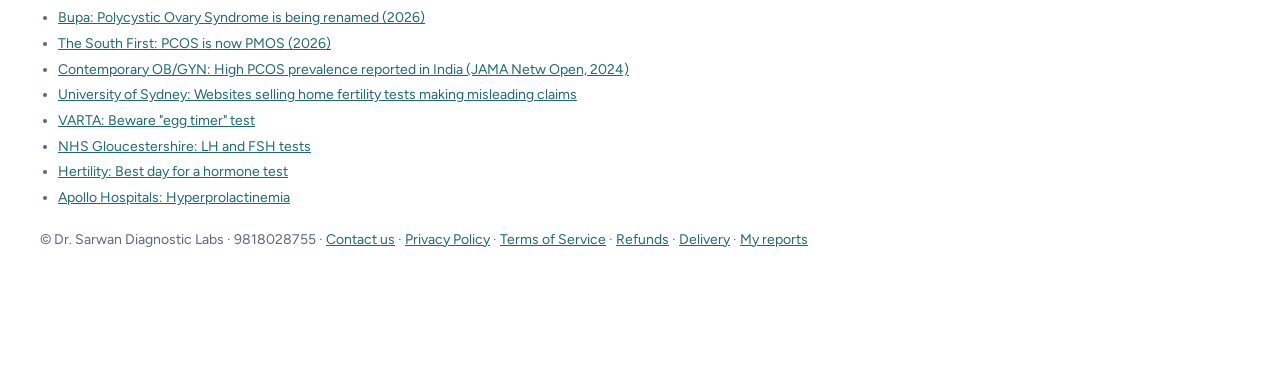
==== commit f8726f6f: "Official number 98180 28755 everywhere; online payments confirm the booking and send WhatsApp automa" ====
--- a/public/index.html
+++ b/public/index.html
@@ -4,7 +4,7 @@
 <meta charset="utf-8">
 <meta name="viewport" content="width=device-width, initial-scale=1">
 <title>Hormone &amp; Fertility Panel at Home – 7 Tests @ Rs. 1899 | Dr. Sarwan Diagnostic Labs</title>
-<meta name="description" content="Is it PCOS, thyroid, or something else? Check FSH, LH, Prolactin, AMH, T3, T4 and TSH with home sample collection and e-report. 7 tests for Rs. 1899. Call 8368143677.">
+<meta name="description" content="Is it PCOS, thyroid, or something else? Check FSH, LH, Prolactin, AMH, T3, T4 and TSH with home sample collection and e-report. 7 tests for Rs. 1899. Call 9818028755.">
 <link rel="canonical" href="https://drsarwantests.com/">
 <meta property="og:title" content="Is it PCOS, Thyroid, or Something Else? | Dr. Sarwan Diagnostic Labs">
 <meta property="og:description" content="Complete Hormone &amp; Fertility Panel: 7 tests, home sample collection, e-report, Rs. 1899.">
@@ -67,7 +67,7 @@
 <a class="navlink" href="#tests" style="color: #1b2a4e; text-decoration: none">What's tested</a>
 <a class="navlink" href="#timing" style="color: #1b2a4e; text-decoration: none">When to test</a>
 <a class="navlink" href="#faq" style="color: #1b2a4e; text-decoration: none">FAQ</a>
-<a class="navlink" href="tel:8368143677" style="color: #1b2a4e; text-decoration: none; display: inline-flex; align-items: center; gap: 6px"><svg aria-hidden="true" viewBox="0 0 24 24" width="18" height="18"><path fill="currentColor" d="M6.6 10.8c1.4 2.8 3.8 5.1 6.6 6.6l2.2-2.2c.3-.3.7-.4 1-.2 1.1.4 2.3.6 3.6.6.6 0 1 .4 1 1V20c0 .6-.4 1-1 1C10.6 21 3 13.4 3 4c0-.6.4-1 1-1h3.5c.6 0 1 .4 1 1 0 1.3.2 2.5.6 3.6.1.3 0 .7-.2 1L6.6 10.8z"></path></svg>8368143677</a>
+<a class="navlink" href="tel:9818028755" style="color: #1b2a4e; text-decoration: none; display: inline-flex; align-items: center; gap: 6px"><svg aria-hidden="true" viewBox="0 0 24 24" width="18" height="18"><path fill="currentColor" d="M6.6 10.8c1.4 2.8 3.8 5.1 6.6 6.6l2.2-2.2c.3-.3.7-.4 1-.2 1.1.4 2.3.6 3.6.6.6 0 1 .4 1 1V20c0 .6-.4 1-1 1C10.6 21 3 13.4 3 4c0-.6.4-1 1-1h3.5c.6 0 1 .4 1 1 0 1.3.2 2.5.6 3.6.1.3 0 .7-.2 1L6.6 10.8z"></path></svg>9818028755</a>
 <a href="#book" style="background: #1f6977; color: #ffffff; text-decoration: none; padding: 11px 20px; border-radius: 999px; min-height: 44px; box-sizing: border-box; display: inline-flex; align-items: center">Book Home Test</a>
 </nav>
 </div>
@@ -86,7 +86,7 @@
 </div>
 <div style="display: flex; flex-wrap: wrap; gap: 14px; margin-top: 32px">
 <a href="#book" style="background: #1f6977; color: #ffffff; text-decoration: none; font-family: Archivo, sans-serif; font-weight: 800; font-size: 18px; padding: 16px 28px; border-radius: 999px; box-shadow: 0 6px 16px rgba(20,70,80,0.25)">Book Home Test · Rs. 1899</a>
-<a href="tel:8368143677" style="background: #ffffff; color: #1b2a4e; text-decoration: none; font-family: Archivo, sans-serif; font-weight: 700; font-size: 18px; padding: 16px 26px; border-radius: 999px; border: 2px solid #1b2a4e">Call 8368143677</a>
+<a href="tel:9818028755" style="background: #ffffff; color: #1b2a4e; text-decoration: none; font-family: Archivo, sans-serif; font-weight: 700; font-size: 18px; padding: 16px 26px; border-radius: 999px; border: 2px solid #1b2a4e">Call 9818028755</a>
 </div>
 </div>
 <div style="flex: 1 1 340px; min-width: 0; position: relative; display: flex; justify-content: center; align-items: flex-end; min-height: 460px">
@@ -255,7 +255,7 @@
 <div style="max-width: 1200px; margin: 0 auto">
 <h2 style="margin: 0 0 36px; font-family: Archivo, sans-serif; font-weight: 800; font-size: clamp(30px, 3.6vw, 44px); line-height: 1.1">How it works</h2>
 <ol style="margin: 0; padding: 0; list-style: none; display: grid; grid-template-columns: repeat(auto-fit, minmax(260px, 1fr)); gap: 20px">
-<li style="border: 1px solid #dfe8ef; border-radius: 20px; padding: 26px"><span style="display: inline-flex; width: 44px; height: 44px; border-radius: 50%; background: #1f6977; color: #ffffff; align-items: center; justify-content: center; font-family: Archivo, sans-serif; font-weight: 800; font-size: 20px">1</span><h3 style="margin: 16px 0 8px; font-family: Archivo, sans-serif; font-weight: 800; font-size: 20px">Book online or call</h3><p style="margin: 0; color: #3b4a68; font-size: 16px">Pick a time between 7 AM and 6 PM (a morning slot for this fasting panel), ideally on day 2–5 of your cycle, and pay online. Or call / WhatsApp 8368143677.</p></li>
+<li style="border: 1px solid #dfe8ef; border-radius: 20px; padding: 26px"><span style="display: inline-flex; width: 44px; height: 44px; border-radius: 50%; background: #1f6977; color: #ffffff; align-items: center; justify-content: center; font-family: Archivo, sans-serif; font-weight: 800; font-size: 20px">1</span><h3 style="margin: 16px 0 8px; font-family: Archivo, sans-serif; font-weight: 800; font-size: 20px">Book online or call</h3><p style="margin: 0; color: #3b4a68; font-size: 16px">Pick a time between 7 AM and 6 PM (a morning slot for this fasting panel), ideally on day 2–5 of your cycle, and pay online. Or call / WhatsApp 9818028755.</p></li>
 <li style="border: 1px solid #dfe8ef; border-radius: 20px; padding: 26px"><span style="display: inline-flex; width: 44px; height: 44px; border-radius: 50%; background: #1f6977; color: #ffffff; align-items: center; justify-content: center; font-family: Archivo, sans-serif; font-weight: 800; font-size: 20px">2</span><h3 style="margin: 16px 0 8px; font-family: Archivo, sans-serif; font-weight: 800; font-size: 20px">Fasting sample at home</h3><p style="margin: 0; color: #3b4a68; font-size: 16px">A trained phlebotomist collects your sample at your doorstep after an overnight fast.</p></li>
 <li style="border: 1px solid #dfe8ef; border-radius: 20px; padding: 26px"><span style="display: inline-flex; width: 44px; height: 44px; border-radius: 50%; background: #1f6977; color: #ffffff; align-items: center; justify-content: center; font-family: Archivo, sans-serif; font-weight: 800; font-size: 20px">3</span><h3 style="margin: 16px 0 8px; font-family: Archivo, sans-serif; font-weight: 800; font-size: 20px">Get your e-report</h3><p style="margin: 0; color: #3b4a68; font-size: 16px">Receive your report digitally and take it to your gynaecologist or endocrinologist.</p></li>
 </ol>
@@ -282,7 +282,7 @@
 <p data-pk="book-sub" style="margin: 0 0 24px; font-size: 19px; color: #d6e4ee">Complete Hormone &amp; Fertility Panel, 7 tests, collected at your doorstep.</p>
 <p data-pk="book-price" style="margin: 0; font-family: Anton, sans-serif; font-size: 64px; line-height: 1; color: #ffe574">Rs. 1899</p>
 <p data-pk="book-meta" style="margin: 8px 0 28px; color: #d6e4ee">Fasting · Home sample collection · E-report</p>
-<a href="tel:8368143677" style="color: #ffffff; text-decoration: none; display: inline-flex; align-items: center; gap: 10px; font-family: Archivo, sans-serif; font-weight: 800; font-size: 26px"><svg aria-hidden="true" viewBox="0 0 24 24" width="28" height="28"><path fill="currentColor" d="M6.6 10.8c1.4 2.8 3.8 5.1 6.6 6.6l2.2-2.2c.3-.3.7-.4 1-.2 1.1.4 2.3.6 3.6.6.6 0 1 .4 1 1V20c0 .6-.4 1-1 1C10.6 21 3 13.4 3 4c0-.6.4-1 1-1h3.5c.6 0 1 .4 1 1 0 1.3.2 2.5.6 3.6.1.3 0 .7-.2 1L6.6 10.8z"></path></svg>Call 8368143677</a>
+<a href="tel:9818028755" style="color: #ffffff; text-decoration: none; display: inline-flex; align-items: center; gap: 10px; font-family: Archivo, sans-serif; font-weight: 800; font-size: 26px"><svg aria-hidden="true" viewBox="0 0 24 24" width="28" height="28"><path fill="currentColor" d="M6.6 10.8c1.4 2.8 3.8 5.1 6.6 6.6l2.2-2.2c.3-.3.7-.4 1-.2 1.1.4 2.3.6 3.6.6.6 0 1 .4 1 1V20c0 .6-.4 1-1 1C10.6 21 3 13.4 3 4c0-.6.4-1 1-1h3.5c.6 0 1 .4 1 1 0 1.3.2 2.5.6 3.6.1.3 0 .7-.2 1L6.6 10.8z"></path></svg>Call 9818028755</a>
 </div>
 <div id="booker" style="flex: 1 1 min(100%, 520px); min-width: 0; background: #ffffff; color: #1b2a4e; border-radius: 24px; padding: 28px">
 
@@ -325,7 +325,7 @@
 <p id="bk-pay-status" style="margin: 10px 0 0; color: #3b4a68; font-size: 15.5px">Taking you to our secure payment page (UPI, cards, net banking, wallets)…</p>
 <p id="bk-err-pay" class="bk-err" role="alert"></p>
 <button type="button" class="bk-btn" id="bk-pay-btn">Pay Rs. <span class="bk-amt">1899</span> securely</button>
-<p class="bk-note">Payments are processed by Instamojo. Your slot is booked as soon as the payment goes through. Trouble paying? Call/WhatsApp <a href="tel:8368143677">8368143677</a> with your booking ref.</p>
+<p class="bk-note">Payments are processed by Instamojo. Your slot is booked as soon as the payment goes through. Trouble paying? Call/WhatsApp <a href="tel:9818028755">9818028755</a> with your booking ref.</p>
 </div>
 
 <div data-step="3" hidden>
@@ -357,7 +357,7 @@
 <p id="bk-err3" class="bk-err" role="alert"></p>
 <button type="submit" class="bk-btn" id="bk-paid-btn">I've paid · Confirm my booking</button>
 </form>
-<p class="bk-note">Trouble paying or uploading? Call/WhatsApp <a href="tel:8368143677">8368143677</a> with your booking ref.</p>
+<p class="bk-note">Trouble paying or uploading? Call/WhatsApp <a href="tel:9818028755">9818028755</a> with your booking ref.</p>
 </div>
 
 <div data-step="4" hidden>
@@ -367,7 +367,7 @@
 <div style="margin-top: 18px; background: #e9f8ee; border: 1.5px solid #25d366; border-radius: 16px; padding: 16px">
 <p style="margin: 0; font-weight: 800; font-family: Archivo, sans-serif; font-size: 18px; color: #12512b" id="bk-done-wa-h">Last step: send your booking to us on WhatsApp</p>
 <p style="margin: 6px 0 0; color: #23432f; font-size: 15px" id="bk-done-wa-p">Your details are already filled in. Please attach your payment screenshot so we can confirm your slot faster.</p>
-<a id="bk-done-wa" class="bk-btn" style="margin-top: 14px; background: #1fa855" target="_blank" rel="noopener" href="https://wa.me/918368143677"><svg aria-hidden="true" viewBox="0 0 24 24" width="22" height="22" style="vertical-align: -5px; margin-right: 8px"><path fill="#fff" d="M12 2a10 10 0 0 0-8.6 15.1L2 22l5-1.3A10 10 0 1 0 12 2zm0 18.2a8.2 8.2 0 0 1-4.2-1.2l-.3-.2-3 .8.8-2.9-.2-.3A8.2 8.2 0 1 1 12 20.2zm4.5-6.1c-.2-.1-1.5-.7-1.7-.8-.2-.1-.4-.1-.6.1l-.8 1c-.1.2-.3.2-.5.1a6.7 6.7 0 0 1-3.3-2.9c-.2-.4.2-.4.7-1.3.1-.2 0-.3 0-.4l-.8-1.8c-.2-.5-.4-.4-.6-.4h-.5a1 1 0 0 0-.7.3 3 3 0 0 0-.9 2.2 5.2 5.2 0 0 0 1.1 2.7 11.8 11.8 0 0 0 4.5 4c1.7.7 2.3.8 3.2.6.5-.1 1.5-.6 1.7-1.2.2-.6.2-1.1.2-1.2-.1-.1-.3-.2-.5-.3z"/></svg>Send booking on WhatsApp</a>
+<a id="bk-done-wa" class="bk-btn" style="margin-top: 14px; background: #1fa855" target="_blank" rel="noopener" href="https://wa.me/919818028755"><svg aria-hidden="true" viewBox="0 0 24 24" width="22" height="22" style="vertical-align: -5px; margin-right: 8px"><path fill="#fff" d="M12 2a10 10 0 0 0-8.6 15.1L2 22l5-1.3A10 10 0 1 0 12 2zm0 18.2a8.2 8.2 0 0 1-4.2-1.2l-.3-.2-3 .8.8-2.9-.2-.3A8.2 8.2 0 1 1 12 20.2zm4.5-6.1c-.2-.1-1.5-.7-1.7-.8-.2-.1-.4-.1-.6.1l-.8 1c-.1.2-.3.2-.5.1a6.7 6.7 0 0 1-3.3-2.9c-.2-.4.2-.4.7-1.3.1-.2 0-.3 0-.4l-.8-1.8c-.2-.5-.4-.4-.6-.4h-.5a1 1 0 0 0-.7.3 3 3 0 0 0-.9 2.2 5.2 5.2 0 0 0 1.1 2.7 11.8 11.8 0 0 0 4.5 4c1.7.7 2.3.8 3.2.6.5-.1 1.5-.6 1.7-1.2.2-.6.2-1.1.2-1.2-.1-.1-.3-.2-.5-.3z"/></svg>Send booking on WhatsApp</a>
 </div>
 <p data-pk="done-note" style="margin: 14px 0 0; color: #3b4a68">We'll verify your payment and confirm your slot on WhatsApp. Please fast for 10–12 hours overnight before your slot (water is fine).</p>
 </div>
@@ -393,7 +393,7 @@
 <li><a href="https://www.apollohospitals.com/diseases-and-conditions/hyperprolactinemia">Apollo Hospitals: Hyperprolactinemia</a></li>
 </ul>
 </div>
-<p style="margin: 0">© Dr. Sarwan Diagnostic Labs · 8368143677 · <a href="/contact">Contact us</a> · <a href="/privacy">Privacy Policy</a> · <a href="/service">Terms of Service</a> · <a href="/refund">Refunds</a> · <a href="/delivery">Delivery</a> · <a href="/reports/">My reports</a></p>
+<p style="margin: 0">© Dr. Sarwan Diagnostic Labs · 9818028755 · <a href="/contact">Contact us</a> · <a href="/privacy">Privacy Policy</a> · <a href="/service">Terms of Service</a> · <a href="/refund">Refunds</a> · <a href="/delivery">Delivery</a> · <a href="/reports/">My reports</a></p>
 </div>
 </footer>
 
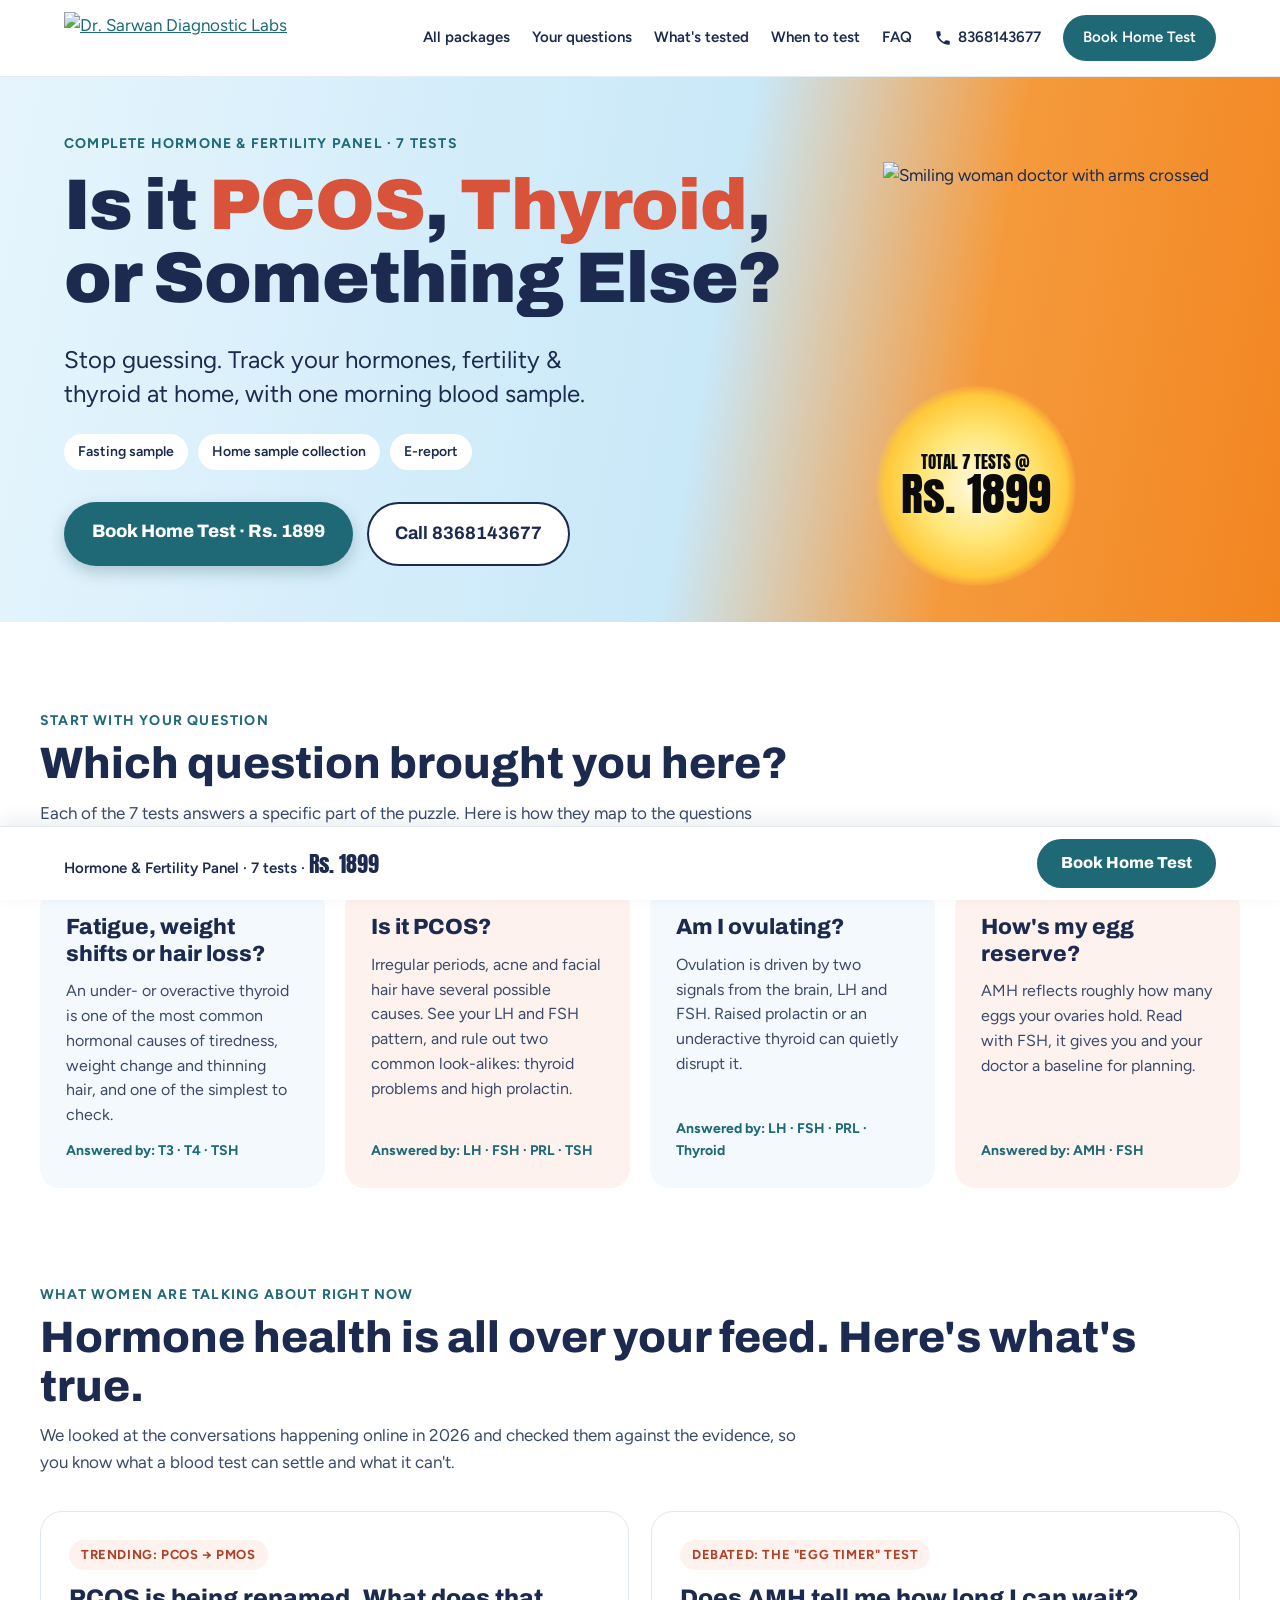
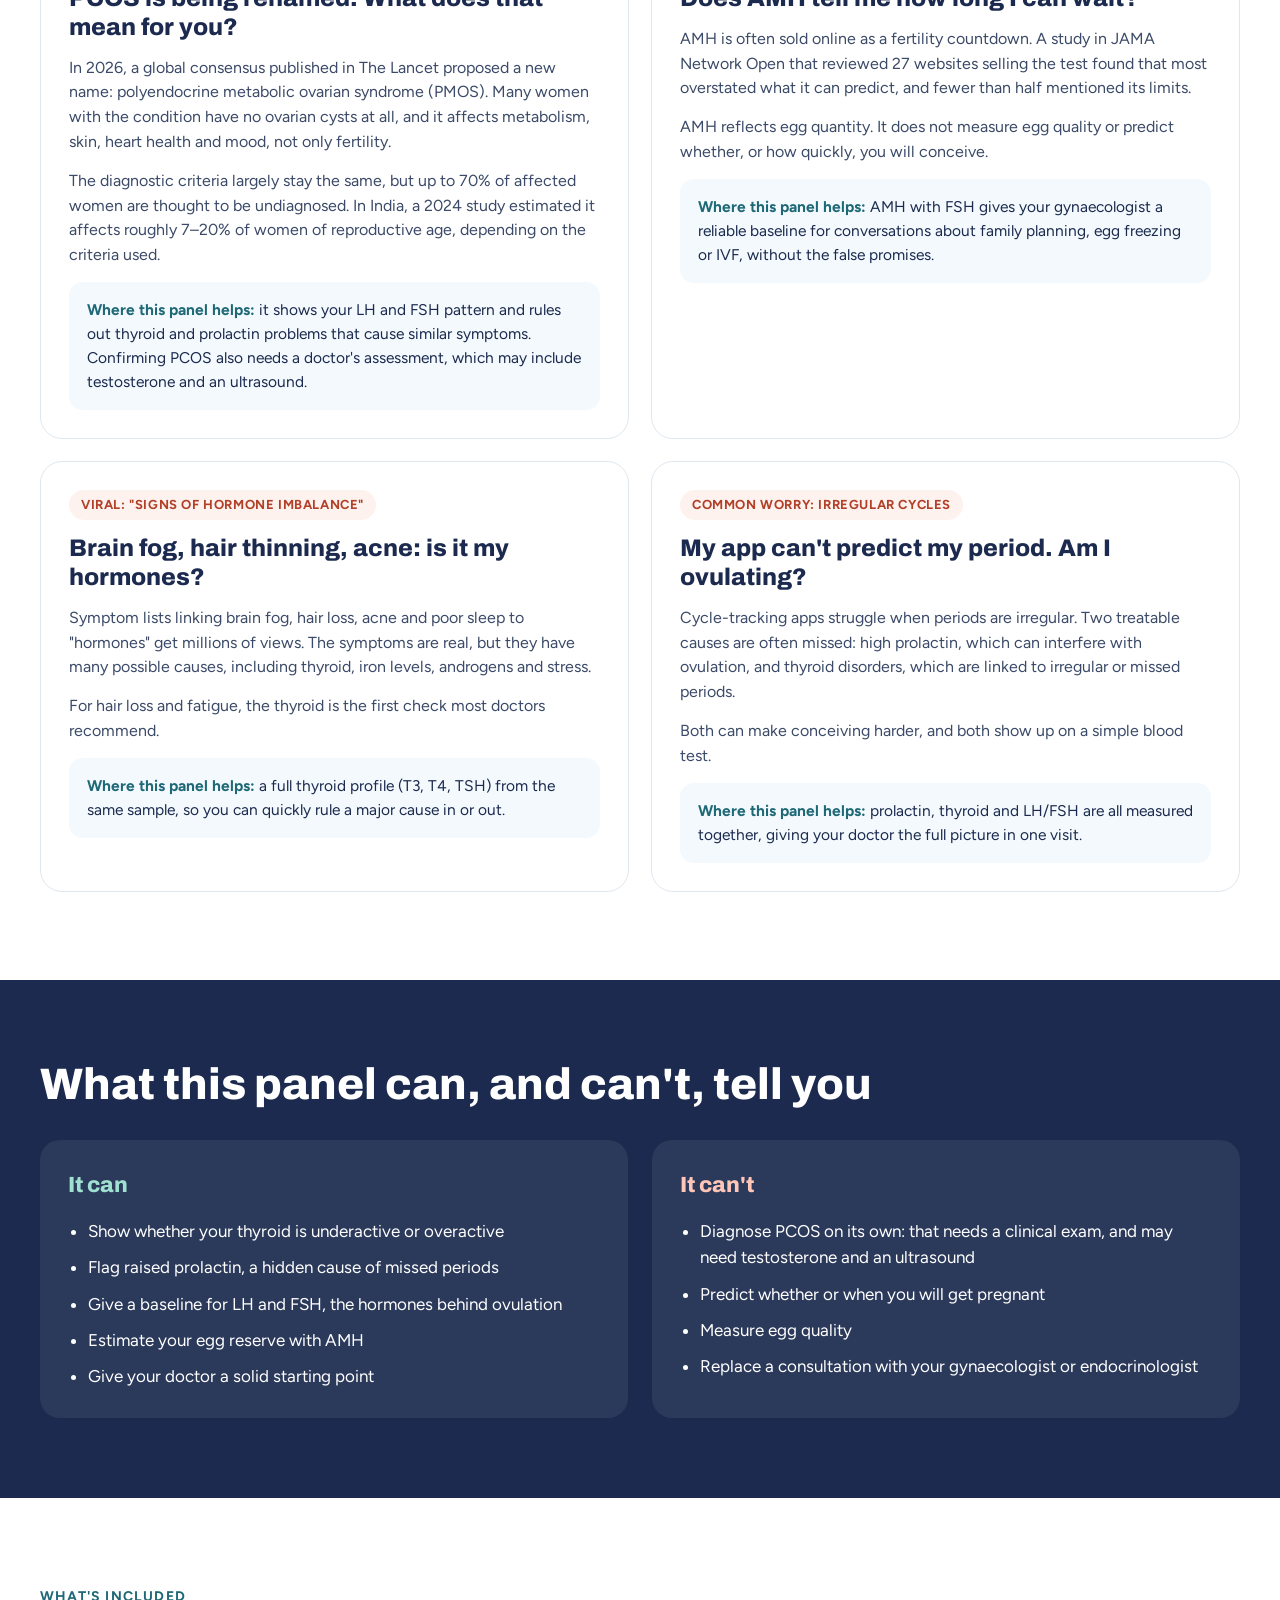
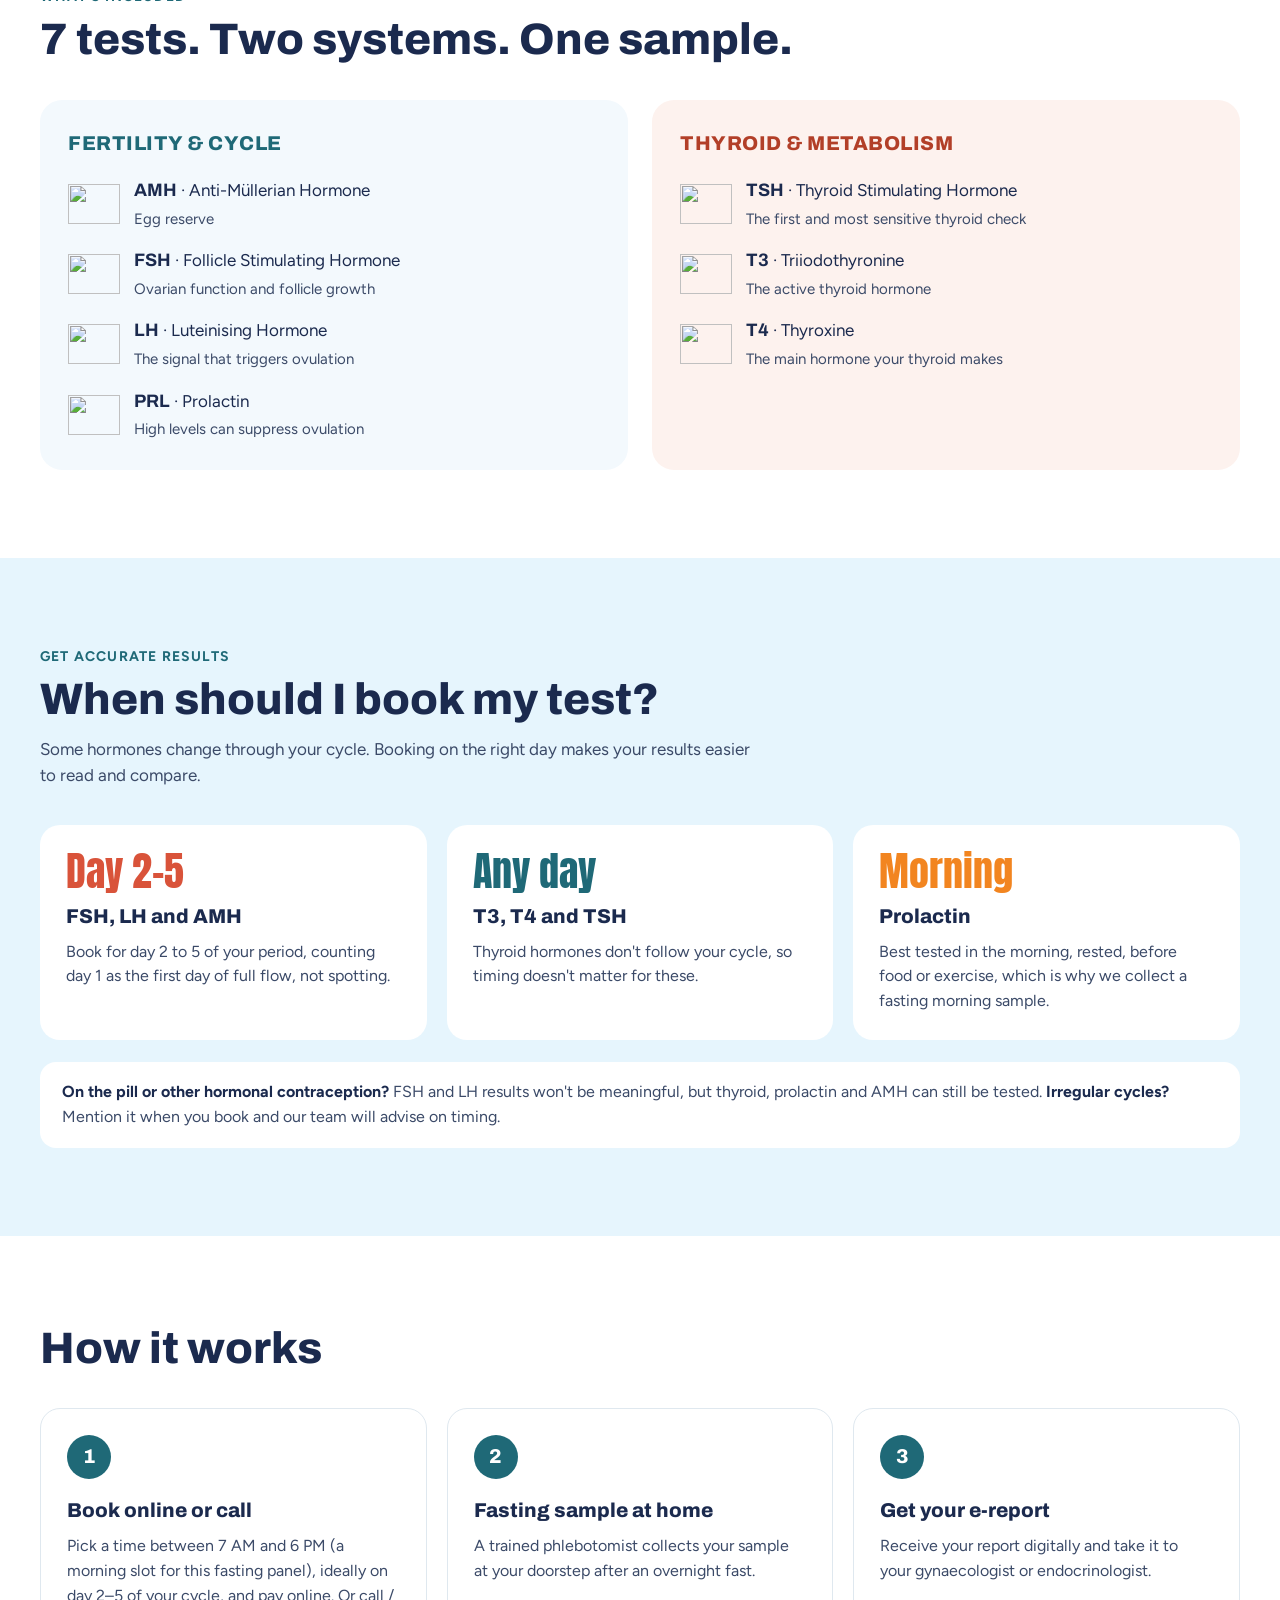
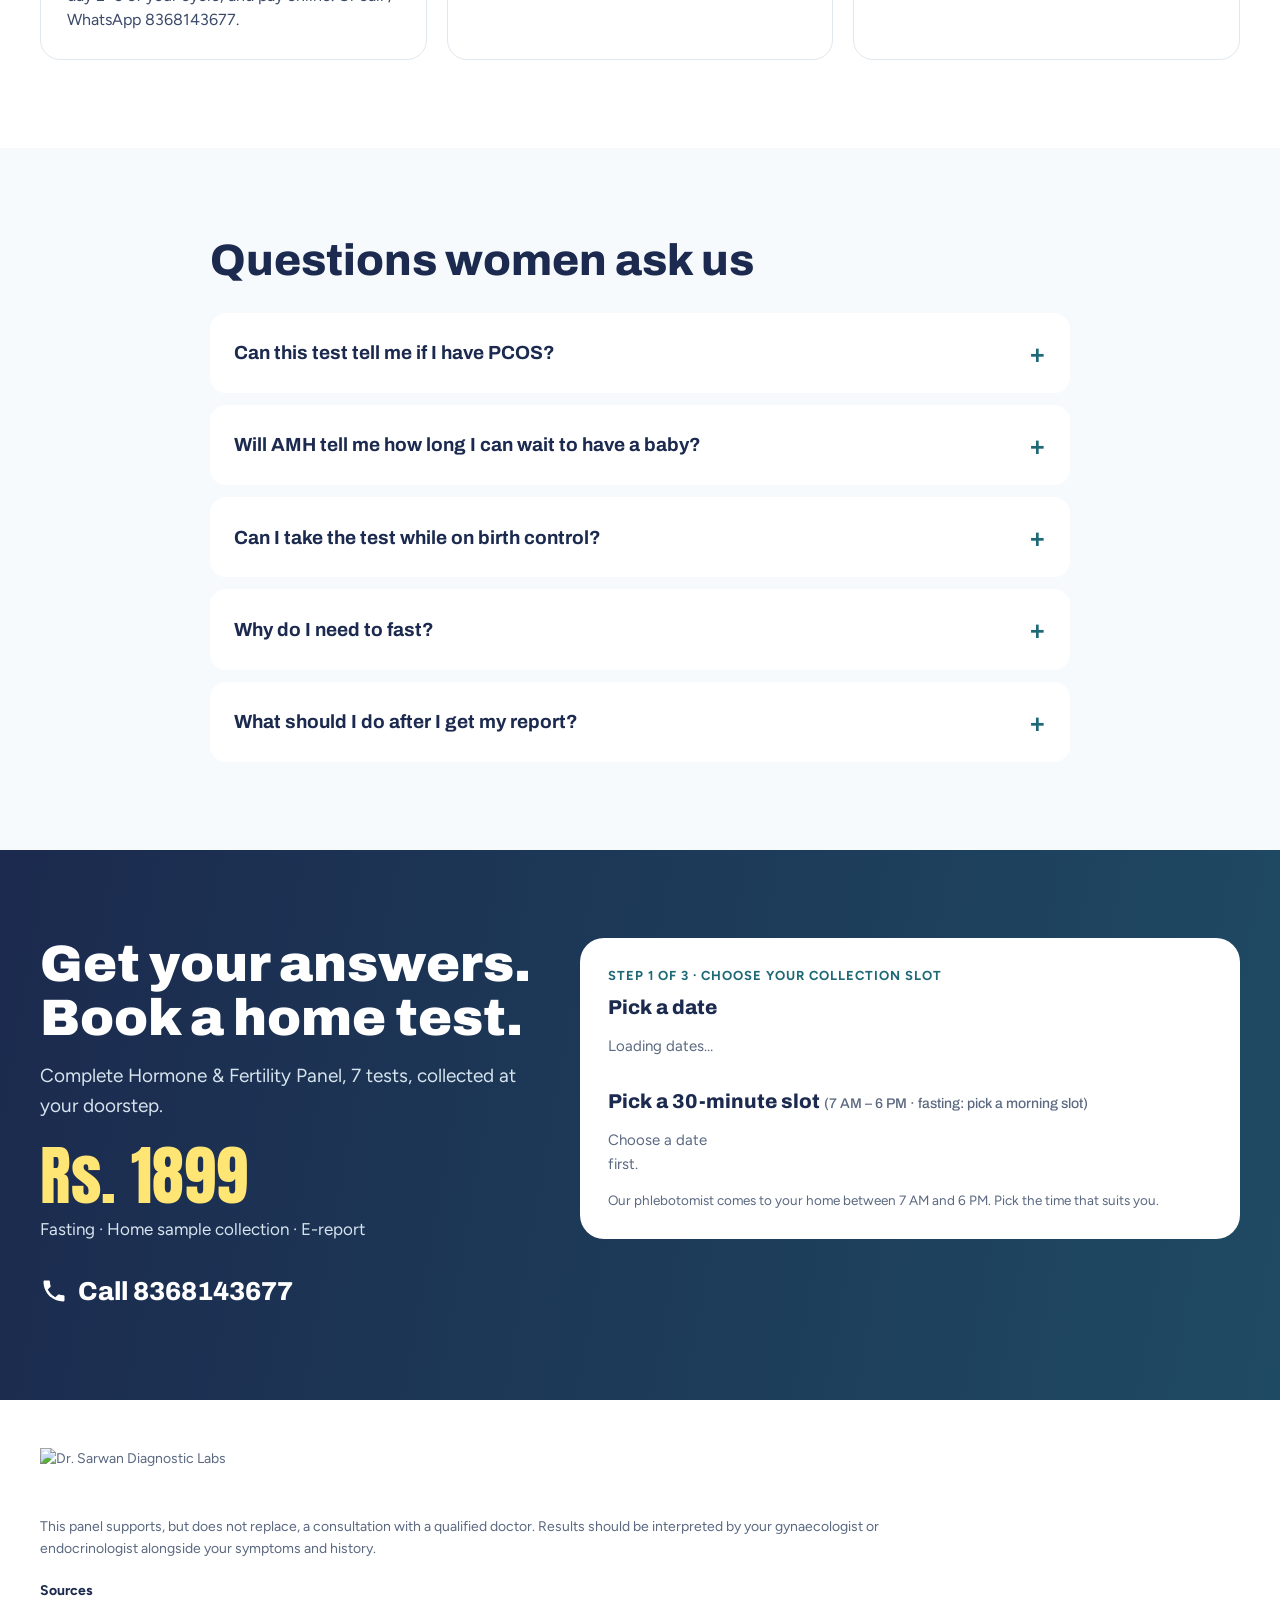
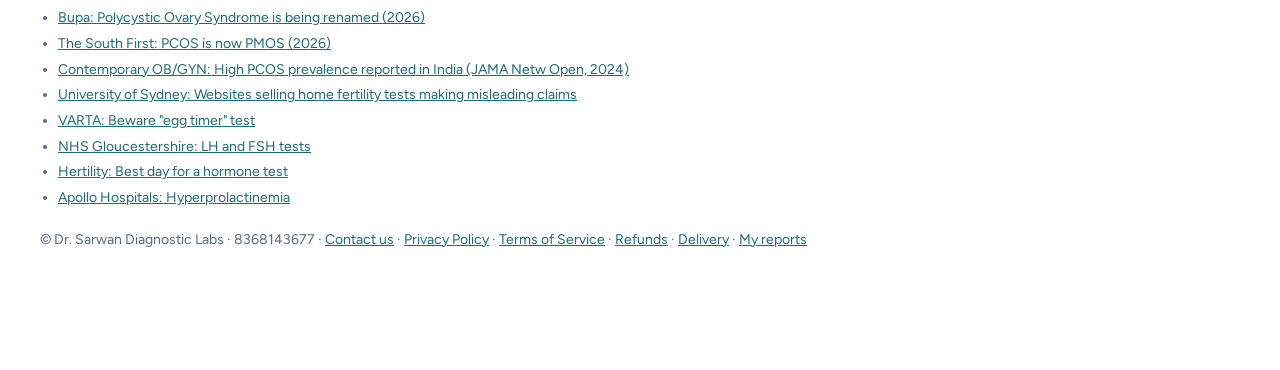
==== commit 236cb076: "Calls 83681 43677, WhatsApp 98180 28755; admin can delete test bookings - Website, banners, 'call us" ====
--- a/public/index.html
+++ b/public/index.html
@@ -4,7 +4,7 @@
 <meta charset="utf-8">
 <meta name="viewport" content="width=device-width, initial-scale=1">
 <title>Hormone &amp; Fertility Panel at Home – 7 Tests @ Rs. 1899 | Dr. Sarwan Diagnostic Labs</title>
-<meta name="description" content="Is it PCOS, thyroid, or something else? Check FSH, LH, Prolactin, AMH, T3, T4 and TSH with home sample collection and e-report. 7 tests for Rs. 1899. Call 9818028755.">
+<meta name="description" content="Is it PCOS, thyroid, or something else? Check FSH, LH, Prolactin, AMH, T3, T4 and TSH with home sample collection and e-report. 7 tests for Rs. 1899. Call 8368143677.">
 <link rel="canonical" href="https://drsarwantests.com/">
 <meta property="og:title" content="Is it PCOS, Thyroid, or Something Else? | Dr. Sarwan Diagnostic Labs">
 <meta property="og:description" content="Complete Hormone &amp; Fertility Panel: 7 tests, home sample collection, e-report, Rs. 1899.">
@@ -67,7 +67,7 @@
 <a class="navlink" href="#tests" style="color: #1b2a4e; text-decoration: none">What's tested</a>
 <a class="navlink" href="#timing" style="color: #1b2a4e; text-decoration: none">When to test</a>
 <a class="navlink" href="#faq" style="color: #1b2a4e; text-decoration: none">FAQ</a>
-<a class="navlink" href="tel:9818028755" style="color: #1b2a4e; text-decoration: none; display: inline-flex; align-items: center; gap: 6px"><svg aria-hidden="true" viewBox="0 0 24 24" width="18" height="18"><path fill="currentColor" d="M6.6 10.8c1.4 2.8 3.8 5.1 6.6 6.6l2.2-2.2c.3-.3.7-.4 1-.2 1.1.4 2.3.6 3.6.6.6 0 1 .4 1 1V20c0 .6-.4 1-1 1C10.6 21 3 13.4 3 4c0-.6.4-1 1-1h3.5c.6 0 1 .4 1 1 0 1.3.2 2.5.6 3.6.1.3 0 .7-.2 1L6.6 10.8z"></path></svg>9818028755</a>
+<a class="navlink" href="tel:8368143677" style="color: #1b2a4e; text-decoration: none; display: inline-flex; align-items: center; gap: 6px"><svg aria-hidden="true" viewBox="0 0 24 24" width="18" height="18"><path fill="currentColor" d="M6.6 10.8c1.4 2.8 3.8 5.1 6.6 6.6l2.2-2.2c.3-.3.7-.4 1-.2 1.1.4 2.3.6 3.6.6.6 0 1 .4 1 1V20c0 .6-.4 1-1 1C10.6 21 3 13.4 3 4c0-.6.4-1 1-1h3.5c.6 0 1 .4 1 1 0 1.3.2 2.5.6 3.6.1.3 0 .7-.2 1L6.6 10.8z"></path></svg>8368143677</a>
 <a href="#book" style="background: #1f6977; color: #ffffff; text-decoration: none; padding: 11px 20px; border-radius: 999px; min-height: 44px; box-sizing: border-box; display: inline-flex; align-items: center">Book Home Test</a>
 </nav>
 </div>
@@ -86,7 +86,7 @@
 </div>
 <div style="display: flex; flex-wrap: wrap; gap: 14px; margin-top: 32px">
 <a href="#book" style="background: #1f6977; color: #ffffff; text-decoration: none; font-family: Archivo, sans-serif; font-weight: 800; font-size: 18px; padding: 16px 28px; border-radius: 999px; box-shadow: 0 6px 16px rgba(20,70,80,0.25)">Book Home Test · Rs. 1899</a>
-<a href="tel:9818028755" style="background: #ffffff; color: #1b2a4e; text-decoration: none; font-family: Archivo, sans-serif; font-weight: 700; font-size: 18px; padding: 16px 26px; border-radius: 999px; border: 2px solid #1b2a4e">Call 9818028755</a>
+<a href="tel:8368143677" style="background: #ffffff; color: #1b2a4e; text-decoration: none; font-family: Archivo, sans-serif; font-weight: 700; font-size: 18px; padding: 16px 26px; border-radius: 999px; border: 2px solid #1b2a4e">Call 8368143677</a>
 </div>
 </div>
 <div style="flex: 1 1 340px; min-width: 0; position: relative; display: flex; justify-content: center; align-items: flex-end; min-height: 460px">
@@ -255,7 +255,7 @@
 <div style="max-width: 1200px; margin: 0 auto">
 <h2 style="margin: 0 0 36px; font-family: Archivo, sans-serif; font-weight: 800; font-size: clamp(30px, 3.6vw, 44px); line-height: 1.1">How it works</h2>
 <ol style="margin: 0; padding: 0; list-style: none; display: grid; grid-template-columns: repeat(auto-fit, minmax(260px, 1fr)); gap: 20px">
-<li style="border: 1px solid #dfe8ef; border-radius: 20px; padding: 26px"><span style="display: inline-flex; width: 44px; height: 44px; border-radius: 50%; background: #1f6977; color: #ffffff; align-items: center; justify-content: center; font-family: Archivo, sans-serif; font-weight: 800; font-size: 20px">1</span><h3 style="margin: 16px 0 8px; font-family: Archivo, sans-serif; font-weight: 800; font-size: 20px">Book online or call</h3><p style="margin: 0; color: #3b4a68; font-size: 16px">Pick a time between 7 AM and 6 PM (a morning slot for this fasting panel), ideally on day 2–5 of your cycle, and pay online. Or call / WhatsApp 9818028755.</p></li>
+<li style="border: 1px solid #dfe8ef; border-radius: 20px; padding: 26px"><span style="display: inline-flex; width: 44px; height: 44px; border-radius: 50%; background: #1f6977; color: #ffffff; align-items: center; justify-content: center; font-family: Archivo, sans-serif; font-weight: 800; font-size: 20px">1</span><h3 style="margin: 16px 0 8px; font-family: Archivo, sans-serif; font-weight: 800; font-size: 20px">Book online or call</h3><p style="margin: 0; color: #3b4a68; font-size: 16px">Pick a time between 7 AM and 6 PM (a morning slot for this fasting panel), ideally on day 2–5 of your cycle, and pay online. Or call / WhatsApp 8368143677.</p></li>
 <li style="border: 1px solid #dfe8ef; border-radius: 20px; padding: 26px"><span style="display: inline-flex; width: 44px; height: 44px; border-radius: 50%; background: #1f6977; color: #ffffff; align-items: center; justify-content: center; font-family: Archivo, sans-serif; font-weight: 800; font-size: 20px">2</span><h3 style="margin: 16px 0 8px; font-family: Archivo, sans-serif; font-weight: 800; font-size: 20px">Fasting sample at home</h3><p style="margin: 0; color: #3b4a68; font-size: 16px">A trained phlebotomist collects your sample at your doorstep after an overnight fast.</p></li>
 <li style="border: 1px solid #dfe8ef; border-radius: 20px; padding: 26px"><span style="display: inline-flex; width: 44px; height: 44px; border-radius: 50%; background: #1f6977; color: #ffffff; align-items: center; justify-content: center; font-family: Archivo, sans-serif; font-weight: 800; font-size: 20px">3</span><h3 style="margin: 16px 0 8px; font-family: Archivo, sans-serif; font-weight: 800; font-size: 20px">Get your e-report</h3><p style="margin: 0; color: #3b4a68; font-size: 16px">Receive your report digitally and take it to your gynaecologist or endocrinologist.</p></li>
 </ol>
@@ -282,7 +282,7 @@
 <p data-pk="book-sub" style="margin: 0 0 24px; font-size: 19px; color: #d6e4ee">Complete Hormone &amp; Fertility Panel, 7 tests, collected at your doorstep.</p>
 <p data-pk="book-price" style="margin: 0; font-family: Anton, sans-serif; font-size: 64px; line-height: 1; color: #ffe574">Rs. 1899</p>
 <p data-pk="book-meta" style="margin: 8px 0 28px; color: #d6e4ee">Fasting · Home sample collection · E-report</p>
-<a href="tel:9818028755" style="color: #ffffff; text-decoration: none; display: inline-flex; align-items: center; gap: 10px; font-family: Archivo, sans-serif; font-weight: 800; font-size: 26px"><svg aria-hidden="true" viewBox="0 0 24 24" width="28" height="28"><path fill="currentColor" d="M6.6 10.8c1.4 2.8 3.8 5.1 6.6 6.6l2.2-2.2c.3-.3.7-.4 1-.2 1.1.4 2.3.6 3.6.6.6 0 1 .4 1 1V20c0 .6-.4 1-1 1C10.6 21 3 13.4 3 4c0-.6.4-1 1-1h3.5c.6 0 1 .4 1 1 0 1.3.2 2.5.6 3.6.1.3 0 .7-.2 1L6.6 10.8z"></path></svg>Call 9818028755</a>
+<a href="tel:8368143677" style="color: #ffffff; text-decoration: none; display: inline-flex; align-items: center; gap: 10px; font-family: Archivo, sans-serif; font-weight: 800; font-size: 26px"><svg aria-hidden="true" viewBox="0 0 24 24" width="28" height="28"><path fill="currentColor" d="M6.6 10.8c1.4 2.8 3.8 5.1 6.6 6.6l2.2-2.2c.3-.3.7-.4 1-.2 1.1.4 2.3.6 3.6.6.6 0 1 .4 1 1V20c0 .6-.4 1-1 1C10.6 21 3 13.4 3 4c0-.6.4-1 1-1h3.5c.6 0 1 .4 1 1 0 1.3.2 2.5.6 3.6.1.3 0 .7-.2 1L6.6 10.8z"></path></svg>Call 8368143677</a>
 </div>
 <div id="booker" style="flex: 1 1 min(100%, 520px); min-width: 0; background: #ffffff; color: #1b2a4e; border-radius: 24px; padding: 28px">
 
@@ -325,7 +325,7 @@
 <p id="bk-pay-status" style="margin: 10px 0 0; color: #3b4a68; font-size: 15.5px">Taking you to our secure payment page (UPI, cards, net banking, wallets)…</p>
 <p id="bk-err-pay" class="bk-err" role="alert"></p>
 <button type="button" class="bk-btn" id="bk-pay-btn">Pay Rs. <span class="bk-amt">1899</span> securely</button>
-<p class="bk-note">Payments are processed by Instamojo. Your slot is booked as soon as the payment goes through. Trouble paying? Call/WhatsApp <a href="tel:9818028755">9818028755</a> with your booking ref.</p>
+<p class="bk-note">Payments are processed by Instamojo. Your slot is booked as soon as the payment goes through. Trouble paying? Call <a href="tel:8368143677">8368143677</a> or WhatsApp <a href="https://wa.me/919818028755">98180 28755</a> with your booking ref.</p>
 </div>
 
 <div data-step="3" hidden>
@@ -357,7 +357,7 @@
 <p id="bk-err3" class="bk-err" role="alert"></p>
 <button type="submit" class="bk-btn" id="bk-paid-btn">I've paid · Confirm my booking</button>
 </form>
-<p class="bk-note">Trouble paying or uploading? Call/WhatsApp <a href="tel:9818028755">9818028755</a> with your booking ref.</p>
+<p class="bk-note">Trouble paying or uploading? Call <a href="tel:8368143677">8368143677</a> or WhatsApp <a href="https://wa.me/919818028755">98180 28755</a> with your booking ref.</p>
 </div>
 
 <div data-step="4" hidden>
@@ -393,7 +393,7 @@
 <li><a href="https://www.apollohospitals.com/diseases-and-conditions/hyperprolactinemia">Apollo Hospitals: Hyperprolactinemia</a></li>
 </ul>
 </div>
-<p style="margin: 0">© Dr. Sarwan Diagnostic Labs · 9818028755 · <a href="/contact">Contact us</a> · <a href="/privacy">Privacy Policy</a> · <a href="/service">Terms of Service</a> · <a href="/refund">Refunds</a> · <a href="/delivery">Delivery</a> · <a href="/reports/">My reports</a></p>
+<p style="margin: 0">© Dr. Sarwan Diagnostic Labs · 8368143677 · <a href="/contact">Contact us</a> · <a href="/privacy">Privacy Policy</a> · <a href="/service">Terms of Service</a> · <a href="/refund">Refunds</a> · <a href="/delivery">Delivery</a> · <a href="/reports/">My reports</a></p>
 </div>
 </footer>
 
